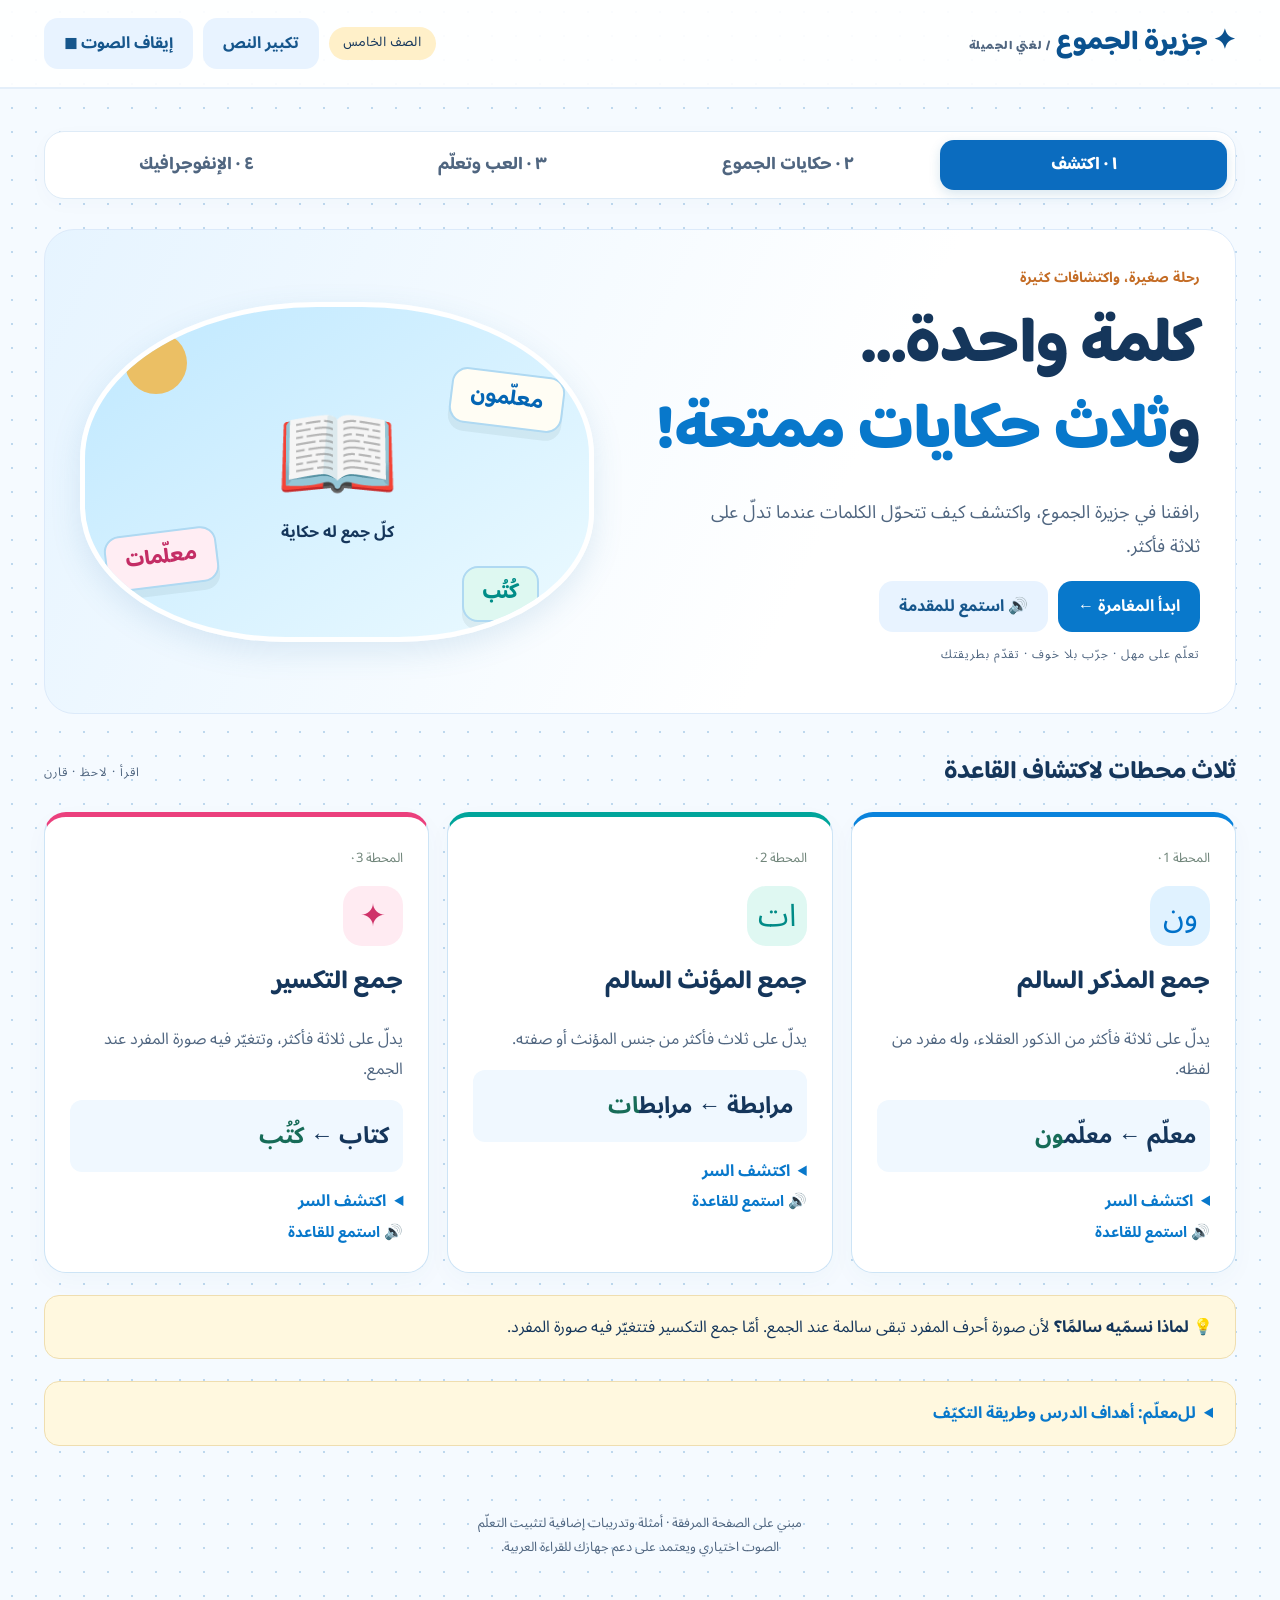
==== plural-quest/index.html @ 797d0cc8 "Redesign plurals lesson with illustrated infographic and interactive stories" ====
<!doctype html><html lang="ar" dir="rtl"><meta charset="utf-8"><meta name="viewport" content="width=device-width,initial-scale=1"><title>جزيرة الجموع — الصف الخامس</title><style>
:root{--ink:#173c39;--green:#176c58;--cream:#faf8ef;--muted:#526b65}*{box-sizing:border-box}body{margin:0;background:var(--cream);color:var(--ink);font-family:Tahoma,Arial,sans-serif;line-height:1.9}button,a{font:inherit}button{cursor:pointer;border:0;border-radius:14px;padding:10px 20px;background:var(--green);color:white;font-weight:bold}button:hover{filter:brightness(.93)}button:focus-visible,a:focus-visible{outline:3px solid #dc8537;outline-offset:4px}button:disabled{cursor:default;opacity:.7}.light{background:#e9eee5;color:var(--ink)}header{border-bottom:1px solid #dce2d5;background:#fffdf6}header>div{max-width:1150px;margin:auto;display:flex;align-items:center;justify-content:space-between;padding:18px 24px}.brand{font-weight:900;font-size:23px}.tag{font-size:12px;letter-spacing:1px;color:var(--muted)}main{max-width:1150px;margin:auto;padding:30px 24px}nav{display:flex;gap:9px;flex-wrap:wrap;margin:12px 0 30px}nav button{background:transparent;color:var(--muted);padding:8px 19px}nav button.active{background:#173c39;color:white}.hero{display:grid;grid-template-columns:1.1fr 1fr;gap:40px;align-items:center;padding:25px 0 40px}.eyebrow{color:#946027;font-size:14px;font-weight:bold}h1{font-size:clamp(38px,5vw,64px);line-height:1.35;margin:12px 0 18px;letter-spacing:-1px}h1 span{color:var(--green)}.lead{max-width:490px;color:var(--muted);font-size:18px}.hero-art{position:relative;min-height:340px;border-radius:46% 45% 38% 40%;background:#e4ebd9;display:grid;place-content:center;text-align:center;overflow:hidden}.sun{position:absolute;top:25px;left:40px;width:62px;height:62px;border-radius:50%;background:#ebbf64}.book{font-size:100px;line-height:1.2}.float{position:absolute;border:2px solid #fff;background:#fffdf4;padding:5px 18px;border-radius:16px;box-shadow:0 8px 0 #183c3910;font-size:22px;font-weight:bold}.f1{top:65px;right:25px;transform:rotate(7deg)}.f2{bottom:50px;left:20px;transform:rotate(-7deg)}.f3{bottom:15px;right:50px}.section-title{display:flex;justify-content:space-between;align-items:center;margin:25px 0 15px}.section-title h2{margin:0;font-size:25px}.cards{display:grid;grid-template-columns:repeat(3,1fr);gap:18px}.card{background:white;border:1px solid #dfe5d9;border-radius:22px;padding:25px;position:relative;overflow:hidden}.card .num{color:#71867b;font-size:13px}.card h3{margin:12px 0 7px;font-size:22px}.card p{color:var(--muted)}.symbol{font-size:31px;display:inline-flex;width:60px;height:60px;align-items:center;justify-content:center;border-radius:19px;background:#eaf1e7}.card:nth-child(2) .symbol{background:#fae9df}.card:nth-child(3) .symbol{background:#ece9f8}.example{font-size:23px;font-weight:bold;padding:14px;background:#f7f8f1;border-radius:12px;margin:14px 0}.example b{color:#176c58}.textbtn{padding:0;background:transparent;color:var(--green);font-size:15px}.note{background:#f0ebd9;border-radius:15px;padding:16px 22px;margin-top:22px}.hidden{display:none!important}.panel{background:white;border:1px solid #dee5d9;border-radius:25px;padding:30px;margin:15px auto;max-width:820px}.question{font-size:30px;margin:25px 0}.options{display:grid;gap:12px;grid-template-columns:repeat(3,1fr)}.options button{background:#f6f7f0;border:2px solid #dce4d6;color:var(--ink);padding:18px 8px}.options .yes{border-color:#19805d;background:#e6f5e9}.options .no{border-color:#b35a37;background:#fff0e7}.feedback{min-height:65px;padding:15px 0;font-size:18px}.progress{height:8px;border-radius:20px;background:#e9eee4;overflow:hidden}.progress i{display:block;background:#d7a54b;height:100%;width:0;transition:width .3s}.stats{display:flex;justify-content:space-between;gap:12px;color:var(--muted);font-size:14px}.info-head{text-align:center;padding:30px;background:#173c39;color:white;border-radius:23px;margin-bottom:20px}.info-head h2{font-size:36px;margin:5px}.rule{border-right:4px solid #c09e52;padding-right:14px;margin-top:17px}.footer{text-align:center;font-size:13px;color:var(--muted);padding:40px 10px}.tools{display:flex;gap:10px;align-items:center;flex-wrap:wrap}.large{font-size:120%}details summary{cursor:pointer;color:var(--green);font-weight:bold}.badge{display:inline-block;background:#fff0c9;padding:3px 14px;border-radius:30px;font-size:14px} @media(max-width:720px){.hero{grid-template-columns:1fr;gap:20px}.hero-art{min-height:260px}.cards,.options{grid-template-columns:1fr}header>div{gap:10px;flex-wrap:wrap}.panel{padding:20px}.hero{padding-top:0}.cards .card{padding:22px}h1{font-size:42px}}@media print{header,nav,.no-print,.footer{display:none!important}body{background:white}main{padding:0}#learn,#play{display:none!important}#info{display:block!important}.cards{grid-template-columns:repeat(3,1fr)}.card{padding:15px;break-inside:avoid}.info-head{print-color-adjust:exact}.card p{font-size:15px}}
</style><header><div><div class="brand">✦ جزيرة الجموع <span class="tag">/ لغتي الجميلة</span></div><div class="tools"><span class="badge">الصف الخامس</span><button class="light" id="font" aria-pressed="false">تكبير النص</button><button class="light" id="stop">إيقاف الصوت ◼</button></div></div></header><main><nav aria-label="أقسام الدرس"><button class="active" data-view="learn">١ · اكتشف</button><button data-view="stories">٢ · حكايات الجموع</button><button data-view="play">٣ · العب وتعلّم</button><button data-view="info">٤ · الإنفوجرافيك</button></nav>
<section id="learn"><div class="hero"><div><div class="eyebrow">رحلة صغيرة، واكتشافات كثيرة</div><h1>كلمة واحدة…<br>و<span>ثلاث حكايات ممتعة!</span></h1><p class="lead">رافقنا في جزيرة الجموع، واكتشف كيف تتحوّل الكلمات عندما تدلّ على ثلاثة فأكثر.</p><div class="tools"><button id="start">ابدأ المغامرة ←</button><button class="light" id="readIntro">🔊 استمع للمقدمة</button></div><p class="tag">تعلّم على مهل · جرّب بلا خوف · تقدّم بطريقتك</p></div><div class="hero-art" role="img" aria-label="كتاب تحيط به أمثلة لأنواع الجموع"><div class="sun"></div><div class="float f1">معلّمون</div><div class="book">📖</div><strong>كلّ جمع له حكاية</strong><div class="float f2">معلّمات</div><div class="float f3">كُتُب</div></div></div><div class="section-title"><h2>ثلاث محطات لاكتشاف القاعدة</h2><span class="tag">اقرأ · لاحظ · قارن</span></div><div id="lessonCards" class="cards"></div><div class="note">💡 <strong>لماذا نسمّيه سالمًا؟</strong> لأن صورة أحرف المفرد تبقى سالمة عند الجمع. أمّا جمع التكسير فتتغيّر فيه صورة المفرد.</div><details class="note"><summary>لل‌معلّم: أهداف الدرس وطريقة التكيّف</summary><p>يميّز الطالب أنواع الجموع، ويحوّل المفرد إلى جمع مناسب، ويختار الصيغة الملائمة في جملة. تبدأ الجولة بالتصنيف؛ بعد إجابتين صحيحتين متتاليتين تظهر أسئلة تطبيقية. عند الخطأ يظهر تفسير، ثم تدريب داعم من النوع نفسه. يتبع ذلك تحدٍّ من ثلاثة أسئلة. يُحفظ آخر إنجاز على هذا المتصفح فقط.</p></details></section>
<section id="stories" class="hidden"><div class="story-heading"><span class="eyebrow">نقرأ، نتخيّل، ثم نكتشف</span><h2>لكلّ جمع حكاية</h2><p>اختر حكايتك، واضغط الكلمات الملوّنة لتكتشف سرّها.</p></div><div id="storyTabs" class="story-tabs"></div><div id="storyContent"></div></section><section id="play" class="hidden"><div class="section-title"><h2>مختبر الكلمات</h2><span class="badge" id="level">مستكشف</span></div><div class="panel"><div class="stats"><span id="counter"></span><span id="score"></span></div><div class="progress"><i id="bar"></i></div><div id="quiz"><p class="tag" id="instruction"></p><h2 class="question" id="question"></h2><button class="light" id="speakQ">🔊 اقرأ السؤال</button><div class="options" id="options" style="margin-top:20px"></div><div id="feedback" class="feedback" aria-live="polite"></div><button id="next" class="hidden">تابع ←</button></div><div id="result" class="hidden"></div></div><p style="text-align:center;color:var(--muted)">لا يوجد مؤقّت؛ خذ وقتك في التفكير 🌱</p></section>
<section id="info" class="hidden"><div class="tools no-print" style="justify-content:space-between;margin-bottom:20px"><p>خريطة الدرس في صفحة واحدة</p><button onclick="window.print()">طباعة / حفظ PDF ↓</button></div><div class="info-head"><div>لغتي الجميلة · الصف الخامس</div><h2>الجموع في خريطة واحدة</h2><p>الجمع: ما دلّ على ثلاثة فأكثر</p></div><div id="infoCards" class="cards"></div><div class="note"><strong>مفتاح التمييز 🔑</strong><br>ارجع إلى المفرد أولًا: هل بقيت صورته مع زيادة ون / ين أو ات؟ أم تغيّرت صورته؟<br><strong>انتبه:</strong> النهاية وحدها لا تكفي؛ «أبيات» جمع تكسير، ومفردها «بيت».</div><div class="note">جمع المذكر السالم: نونه مفتوحة، مثل «المعلّمونَ، المعلّمينَ».<br>جمع المؤنث السالم: تُحذف التاء المربوطة من المفرد قبل إضافة «ات»: مرابطة ← مرابطات.</div></section><div id="saved" class="tag" style="margin-top:25px"></div><div class="footer">مبني على الصفحة المرفقة · أمثلة وتدريبات إضافية لتثبيت التعلّم<br>الصوت اختياري ويعتمد على دعم جهازك للقراءة العربية.</div></main><link rel="stylesheet" href="theme.css"><script src="app.js"></script><script src="stories.js"></script></html>
---- plural-quest/theme.css ----
@import url('https://fonts.googleapis.com/css2?family=Baloo+Bhaijaan+2:wght@500;600;700;800&family=Noto+Sans+Arabic:wght@400;500;600;700&display=swap');
:root{--ink:#15365b;--green:#0878cb;--cream:#f5faff;--muted:#506680}body{font-family:'Noto Sans Arabic',Tahoma,sans-serif;background-color:#f5faff;background-image:radial-gradient(#bed8ee 1px,transparent 1px);background-size:24px 24px}h1,h2,h3,.brand,nav,.float,.badge{font-family:'Baloo Bhaijaan 2',Tahoma,sans-serif}header{background:#ffffffed;border-bottom:2px solid #e4effa}header>div{max-width:1240px}.brand{color:#0b528f;font-size:27px}main{max-width:1240px}nav{padding:8px;background:white;border:1px solid #deebf7;border-radius:20px;justify-content:center;box-shadow:0 5px 20px #174c7c06}nav button{flex:1;white-space:nowrap;font-size:18px}nav button.active{background:#0b6cbf;box-shadow:0 4px 12px #1268a32b}.hero{background:linear-gradient(115deg,#e6f4ff,#fff 65%);border:1px solid #dceafa;border-radius:30px;padding:35px;margin:25px 0 35px}.hero h1{font-weight:800}.hero-art{background:linear-gradient(145deg,#bfe8ff,#ecfaff);border:5px solid white;box-shadow:0 10px 30px #4184b625}.float{color:#0566b4;border-color:#afd9f2}.f2{background:#ffedf3;color:#c42d65}.f3{background:#def8f1;color:#008d88}.eyebrow{color:#c46c25}.card{box-shadow:0 8px 24px #19517c08;border:1px solid #cde4f6;border-top:5px solid #0a83dc}.card:nth-child(2){border-top-color:#00a59b}.card:nth-child(3){border-top-color:#eb407d}.card h3{font-size:26px}.symbol{background:#e0f2ff;color:#0071c9}.card:nth-child(2) .symbol{background:#dff8f2;color:#008b87}.card:nth-child(3) .symbol{background:#ffebf2;color:#cf3269}.note{background:#fff8df;border:1px solid #efdeb0}.example{background:#f0f8ff}.light{background:#e8f3ff;color:#16568c}.panel{box-shadow:0 12px 35px #1b528c0c;border-color:#cce1f4}.options button:hover{background:#e5f3ff;border-color:#66a8df}.story-heading{text-align:center}.story-heading h2{font-size:40px;margin:6px}.story-tabs{display:flex;justify-content:center;gap:12px;margin:25px 0;flex-wrap:wrap}.story-tabs button{background:white;color:#275273;border:2px solid #d5e6f5}.story-tabs button.selected{background:#0b6cbf;color:white;border-color:#0b6cbf}.story-layout{display:grid;grid-template-columns:1.35fr 1fr;gap:24px;align-items:start}.story-paper{background:white;border:1px solid #d5e7f5;border-radius:24px;padding:30px;box-shadow:0 8px 25px #194e7910}.story-paper h3{font-size:30px;margin:5px 0}.story-text{font-size:21px;line-height:2.5}.word{display:inline;padding:0 5px;background:#e4f3ff;color:#0069ad;border-radius:7px;border-bottom:2px dashed #0d85cf;font-size:inherit;line-height:inherit}.story-tip{padding:13px;background:#eff8ff;border-radius:12px;min-height:65px}.story-visual{background:#e9f6ff;border-radius:20px;margin:12px 0;text-align:center}.story-visual svg{max-height:210px;width:100%}.story-question{margin-top:20px;border-top:1px solid #deebf5;padding-top:15px}.story-question h4{font-size:20px;margin:8px 0}.story-answers{display:grid;gap:9px}.story-answers button{background:#f3f8ff;color:#22486a;border:2px solid #dce9f6;text-align:right}.story-answers button.correct{background:#e0f7ee;border-color:#189d77}.story-answers button.wrong{background:#fff0ed;border-color:#d57d66}.story-feedback{min-height:60px;font-size:16px}.cloud-title{position:relative;text-align:center;margin:25px auto 40px;width:fit-content;min-width:280px;background:linear-gradient(white,#e8f6ff);border:4px solid #57ade7;border-radius:80px;padding:12px 65px;box-shadow:0 7px 0 #d9ecfb}.cloud-title h2{font-size:55px;margin:0;color:#074b94}.cloud-title:before,.cloud-title:after{content:'✦';position:absolute;color:#f5b42c;font-size:40px;top:20px}.cloud-title:before{right:-65px}.cloud-title:after{left:-65px}.infographic{background:white;padding:28px;border-radius:28px;border:1px solid #d8e9f7}.info-sub{text-align:center;color:#4d6e89}.info-columns{display:grid;grid-template-columns:repeat(3,1fr);gap:20px}.info-col{--accent:#00a69e;--soft:#e5f9f5;border:2px dashed var(--accent);border-radius:36px;padding:10px;background:linear-gradient(white,var(--soft));position:relative}.info-col.m{--accent:#007bcf;--soft:#e3f4ff}.info-col.b{--accent:#eb3d78;--soft:#ffedf3}.info-col h3{margin:0 0 12px;background:var(--accent);color:white;text-align:center;border-radius:30px;padding:14px 5px;font-size:27px;line-height:1.6}.info-bit{background:var(--soft);border-radius:25px;margin:10px 0;padding:15px 12px;text-align:center;font-size:19px;line-height:1.9}.info-bit strong{color:var(--accent)}.info-example{border:2px solid color-mix(in srgb,var(--accent) 25%,white);border-radius:28px;margin-top:30px;padding:15px 5px}.example-label{background:var(--accent);border-radius:30px;color:white;width:110px;margin:-35px auto 10px;text-align:center;font-size:23px;font-weight:bold}.info-example svg{width:100%;height:150px}.example-words{display:flex;justify-content:space-around;gap:5px;font-size:23px;font-weight:bold}.example-words b{color:var(--accent)}.infographic .note{font-size:16px}.info-columns .arrow{fill:#1689c9}@media(max-width:800px){.story-layout{grid-template-columns:1fr}.hero{padding:24px}.info-columns{grid-template-columns:1fr}.info-col{max-width:560px;width:100%;margin:auto}.cloud-title{min-width:220px;padding:8px 32px}.cloud-title h2{font-size:42px}.cloud-title:before{right:-35px}.cloud-title:after{left:-35px}nav button{flex:auto;font-size:16px}.infographic{padding:18px}.info-example svg{height:165px}}@media print{body{background:white}.info-columns{grid-template-columns:repeat(3,1fr)!important;gap:10px}.info-col h3{font-size:20px}.info-bit{font-size:15px;padding:10px}.info-example svg{height:110px}.infographic{padding:12px;border:0}.cloud-title{margin:5px auto 20px}.cloud-title h2{font-size:36px}.info-col{print-color-adjust:exact}.info-col,.info-bit,.info-col h3{break-inside:avoid}.infographic .note{font-size:13px}#stories{display:none!important}.no-print{display:none!important}@page{size:A4 landscape;margin:8mm}}
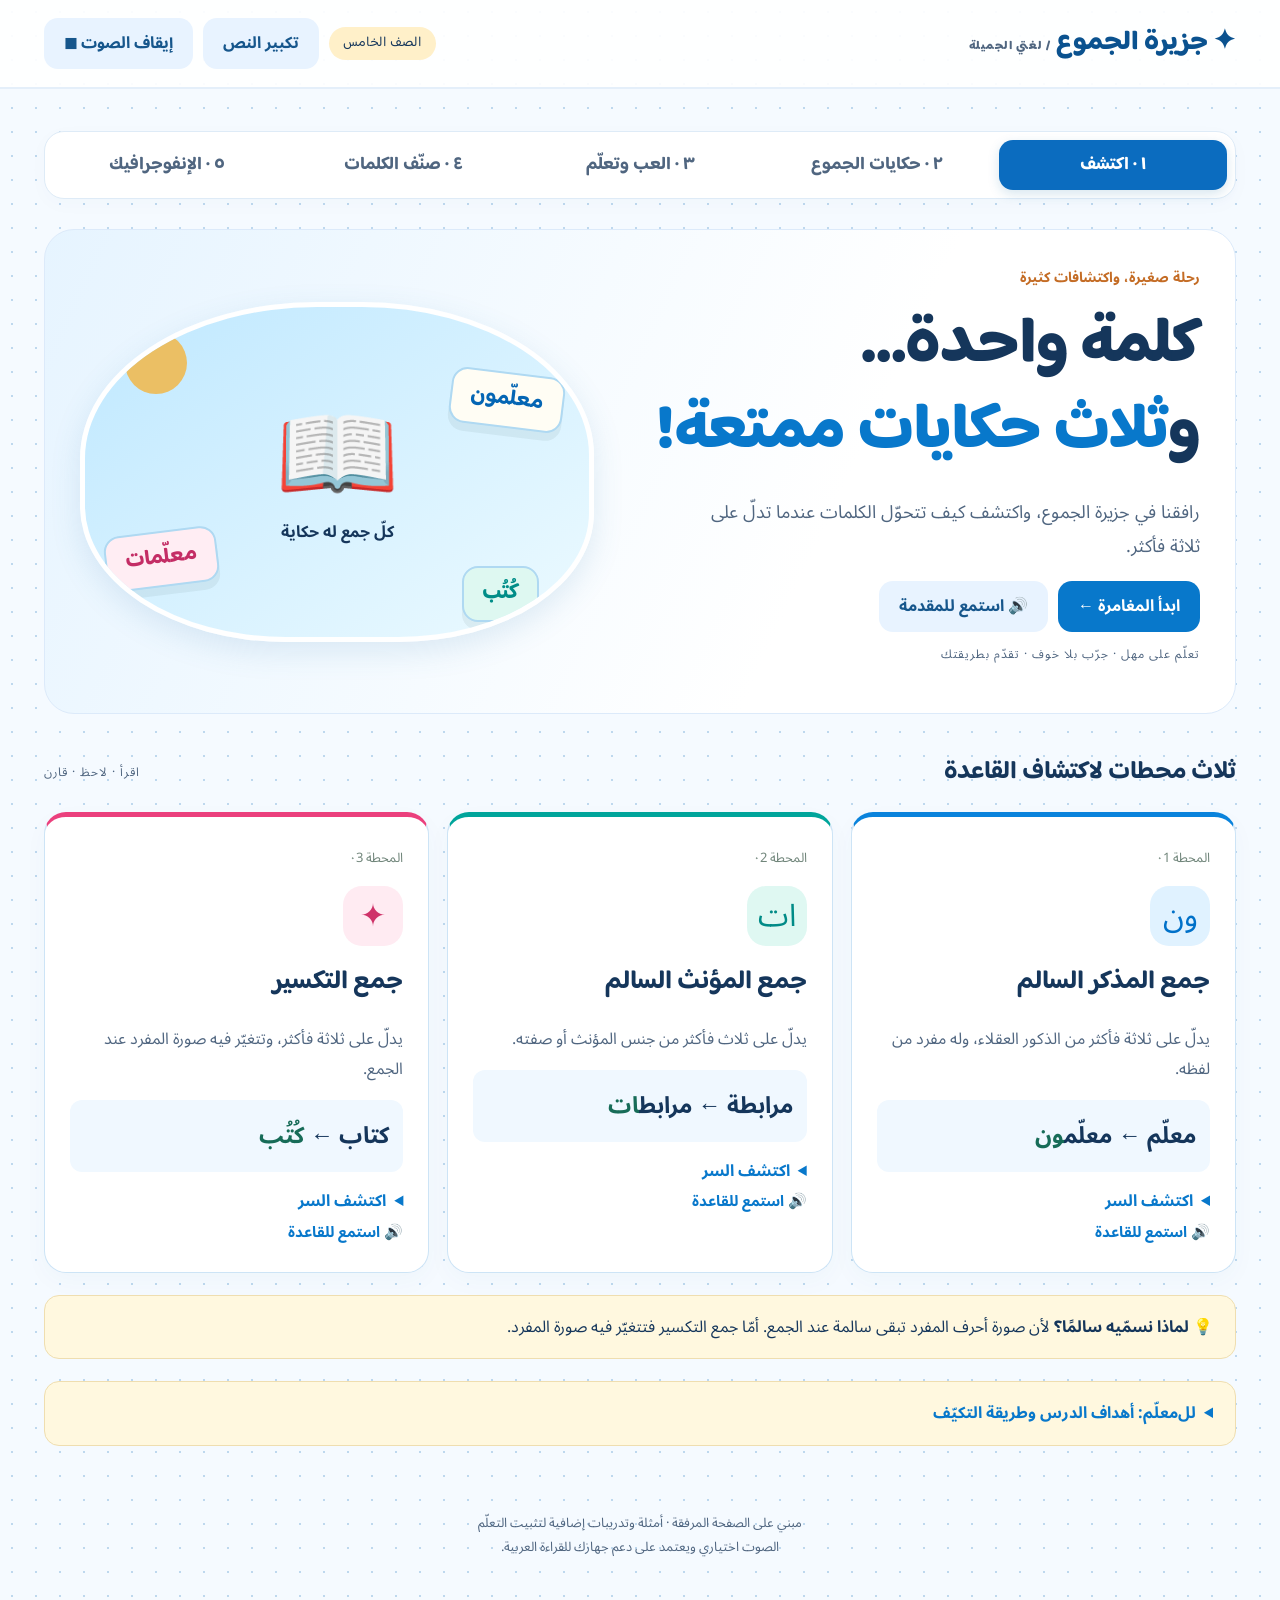
==== commit efa9f630: "Complete sorting game, achievement cards and shareable downloadable infographic" ====
--- a/plural-quest/index.html
+++ b/plural-quest/index.html
@@ -1,6 +1,6 @@
 <!doctype html><html lang="ar" dir="rtl"><meta charset="utf-8"><meta name="viewport" content="width=device-width,initial-scale=1"><title>جزيرة الجموع — الصف الخامس</title><style>
 :root{--ink:#173c39;--green:#176c58;--cream:#faf8ef;--muted:#526b65}*{box-sizing:border-box}body{margin:0;background:var(--cream);color:var(--ink);font-family:Tahoma,Arial,sans-serif;line-height:1.9}button,a{font:inherit}button{cursor:pointer;border:0;border-radius:14px;padding:10px 20px;background:var(--green);color:white;font-weight:bold}button:hover{filter:brightness(.93)}button:focus-visible,a:focus-visible{outline:3px solid #dc8537;outline-offset:4px}button:disabled{cursor:default;opacity:.7}.light{background:#e9eee5;color:var(--ink)}header{border-bottom:1px solid #dce2d5;background:#fffdf6}header>div{max-width:1150px;margin:auto;display:flex;align-items:center;justify-content:space-between;padding:18px 24px}.brand{font-weight:900;font-size:23px}.tag{font-size:12px;letter-spacing:1px;color:var(--muted)}main{max-width:1150px;margin:auto;padding:30px 24px}nav{display:flex;gap:9px;flex-wrap:wrap;margin:12px 0 30px}nav button{background:transparent;color:var(--muted);padding:8px 19px}nav button.active{background:#173c39;color:white}.hero{display:grid;grid-template-columns:1.1fr 1fr;gap:40px;align-items:center;padding:25px 0 40px}.eyebrow{color:#946027;font-size:14px;font-weight:bold}h1{font-size:clamp(38px,5vw,64px);line-height:1.35;margin:12px 0 18px;letter-spacing:-1px}h1 span{color:var(--green)}.lead{max-width:490px;color:var(--muted);font-size:18px}.hero-art{position:relative;min-height:340px;border-radius:46% 45% 38% 40%;background:#e4ebd9;display:grid;place-content:center;text-align:center;overflow:hidden}.sun{position:absolute;top:25px;left:40px;width:62px;height:62px;border-radius:50%;background:#ebbf64}.book{font-size:100px;line-height:1.2}.float{position:absolute;border:2px solid #fff;background:#fffdf4;padding:5px 18px;border-radius:16px;box-shadow:0 8px 0 #183c3910;font-size:22px;font-weight:bold}.f1{top:65px;right:25px;transform:rotate(7deg)}.f2{bottom:50px;left:20px;transform:rotate(-7deg)}.f3{bottom:15px;right:50px}.section-title{display:flex;justify-content:space-between;align-items:center;margin:25px 0 15px}.section-title h2{margin:0;font-size:25px}.cards{display:grid;grid-template-columns:repeat(3,1fr);gap:18px}.card{background:white;border:1px solid #dfe5d9;border-radius:22px;padding:25px;position:relative;overflow:hidden}.card .num{color:#71867b;font-size:13px}.card h3{margin:12px 0 7px;font-size:22px}.card p{color:var(--muted)}.symbol{font-size:31px;display:inline-flex;width:60px;height:60px;align-items:center;justify-content:center;border-radius:19px;background:#eaf1e7}.card:nth-child(2) .symbol{background:#fae9df}.card:nth-child(3) .symbol{background:#ece9f8}.example{font-size:23px;font-weight:bold;padding:14px;background:#f7f8f1;border-radius:12px;margin:14px 0}.example b{color:#176c58}.textbtn{padding:0;background:transparent;color:var(--green);font-size:15px}.note{background:#f0ebd9;border-radius:15px;padding:16px 22px;margin-top:22px}.hidden{display:none!important}.panel{background:white;border:1px solid #dee5d9;border-radius:25px;padding:30px;margin:15px auto;max-width:820px}.question{font-size:30px;margin:25px 0}.options{display:grid;gap:12px;grid-template-columns:repeat(3,1fr)}.options button{background:#f6f7f0;border:2px solid #dce4d6;color:var(--ink);padding:18px 8px}.options .yes{border-color:#19805d;background:#e6f5e9}.options .no{border-color:#b35a37;background:#fff0e7}.feedback{min-height:65px;padding:15px 0;font-size:18px}.progress{height:8px;border-radius:20px;background:#e9eee4;overflow:hidden}.progress i{display:block;background:#d7a54b;height:100%;width:0;transition:width .3s}.stats{display:flex;justify-content:space-between;gap:12px;color:var(--muted);font-size:14px}.info-head{text-align:center;padding:30px;background:#173c39;color:white;border-radius:23px;margin-bottom:20px}.info-head h2{font-size:36px;margin:5px}.rule{border-right:4px solid #c09e52;padding-right:14px;margin-top:17px}.footer{text-align:center;font-size:13px;color:var(--muted);padding:40px 10px}.tools{display:flex;gap:10px;align-items:center;flex-wrap:wrap}.large{font-size:120%}details summary{cursor:pointer;color:var(--green);font-weight:bold}.badge{display:inline-block;background:#fff0c9;padding:3px 14px;border-radius:30px;font-size:14px} @media(max-width:720px){.hero{grid-template-columns:1fr;gap:20px}.hero-art{min-height:260px}.cards,.options{grid-template-columns:1fr}header>div{gap:10px;flex-wrap:wrap}.panel{padding:20px}.hero{padding-top:0}.cards .card{padding:22px}h1{font-size:42px}}@media print{header,nav,.no-print,.footer{display:none!important}body{background:white}main{padding:0}#learn,#play{display:none!important}#info{display:block!important}.cards{grid-template-columns:repeat(3,1fr)}.card{padding:15px;break-inside:avoid}.info-head{print-color-adjust:exact}.card p{font-size:15px}}
-</style><header><div><div class="brand">✦ جزيرة الجموع <span class="tag">/ لغتي الجميلة</span></div><div class="tools"><span class="badge">الصف الخامس</span><button class="light" id="font" aria-pressed="false">تكبير النص</button><button class="light" id="stop">إيقاف الصوت ◼</button></div></div></header><main><nav aria-label="أقسام الدرس"><button class="active" data-view="learn">١ · اكتشف</button><button data-view="stories">٢ · حكايات الجموع</button><button data-view="play">٣ · العب وتعلّم</button><button data-view="info">٤ · الإنفوجرافيك</button></nav>
+</style><header><div><div class="brand">✦ جزيرة الجموع <span class="tag">/ لغتي الجميلة</span></div><div class="tools"><span class="badge">الصف الخامس</span><button class="light" id="font" aria-pressed="false">تكبير النص</button><button class="light" id="stop">إيقاف الصوت ◼</button></div></div></header><main><nav aria-label="أقسام الدرس"><button class="active" data-view="learn">١ · اكتشف</button><button data-view="stories">٢ · حكايات الجموع</button><button data-view="play">٣ · العب وتعلّم</button><button data-view="game">٤ · صنّف الكلمات</button><button data-view="info">٥ · الإنفوجرافيك</button></nav>
 <section id="learn"><div class="hero"><div><div class="eyebrow">رحلة صغيرة، واكتشافات كثيرة</div><h1>كلمة واحدة…<br>و<span>ثلاث حكايات ممتعة!</span></h1><p class="lead">رافقنا في جزيرة الجموع، واكتشف كيف تتحوّل الكلمات عندما تدلّ على ثلاثة فأكثر.</p><div class="tools"><button id="start">ابدأ المغامرة ←</button><button class="light" id="readIntro">🔊 استمع للمقدمة</button></div><p class="tag">تعلّم على مهل · جرّب بلا خوف · تقدّم بطريقتك</p></div><div class="hero-art" role="img" aria-label="كتاب تحيط به أمثلة لأنواع الجموع"><div class="sun"></div><div class="float f1">معلّمون</div><div class="book">📖</div><strong>كلّ جمع له حكاية</strong><div class="float f2">معلّمات</div><div class="float f3">كُتُب</div></div></div><div class="section-title"><h2>ثلاث محطات لاكتشاف القاعدة</h2><span class="tag">اقرأ · لاحظ · قارن</span></div><div id="lessonCards" class="cards"></div><div class="note">💡 <strong>لماذا نسمّيه سالمًا؟</strong> لأن صورة أحرف المفرد تبقى سالمة عند الجمع. أمّا جمع التكسير فتتغيّر فيه صورة المفرد.</div><details class="note"><summary>لل‌معلّم: أهداف الدرس وطريقة التكيّف</summary><p>يميّز الطالب أنواع الجموع، ويحوّل المفرد إلى جمع مناسب، ويختار الصيغة الملائمة في جملة. تبدأ الجولة بالتصنيف؛ بعد إجابتين صحيحتين متتاليتين تظهر أسئلة تطبيقية. عند الخطأ يظهر تفسير، ثم تدريب داعم من النوع نفسه. يتبع ذلك تحدٍّ من ثلاثة أسئلة. يُحفظ آخر إنجاز على هذا المتصفح فقط.</p></details></section>
 <section id="stories" class="hidden"><div class="story-heading"><span class="eyebrow">نقرأ، نتخيّل، ثم نكتشف</span><h2>لكلّ جمع حكاية</h2><p>اختر حكايتك، واضغط الكلمات الملوّنة لتكتشف سرّها.</p></div><div id="storyTabs" class="story-tabs"></div><div id="storyContent"></div></section><section id="play" class="hidden"><div class="section-title"><h2>مختبر الكلمات</h2><span class="badge" id="level">مستكشف</span></div><div class="panel"><div class="stats"><span id="counter"></span><span id="score"></span></div><div class="progress"><i id="bar"></i></div><div id="quiz"><p class="tag" id="instruction"></p><h2 class="question" id="question"></h2><button class="light" id="speakQ">🔊 اقرأ السؤال</button><div class="options" id="options" style="margin-top:20px"></div><div id="feedback" class="feedback" aria-live="polite"></div><button id="next" class="hidden">تابع ←</button></div><div id="result" class="hidden"></div></div><p style="text-align:center;color:var(--muted)">لا يوجد مؤقّت؛ خذ وقتك في التفكير 🌱</p></section>
-<section id="info" class="hidden"><div class="tools no-print" style="justify-content:space-between;margin-bottom:20px"><p>خريطة الدرس في صفحة واحدة</p><button onclick="window.print()">طباعة / حفظ PDF ↓</button></div><div class="info-head"><div>لغتي الجميلة · الصف الخامس</div><h2>الجموع في خريطة واحدة</h2><p>الجمع: ما دلّ على ثلاثة فأكثر</p></div><div id="infoCards" class="cards"></div><div class="note"><strong>مفتاح التمييز 🔑</strong><br>ارجع إلى المفرد أولًا: هل بقيت صورته مع زيادة ون / ين أو ات؟ أم تغيّرت صورته؟<br><strong>انتبه:</strong> النهاية وحدها لا تكفي؛ «أبيات» جمع تكسير، ومفردها «بيت».</div><div class="note">جمع المذكر السالم: نونه مفتوحة، مثل «المعلّمونَ، المعلّمينَ».<br>جمع المؤنث السالم: تُحذف التاء المربوطة من المفرد قبل إضافة «ات»: مرابطة ← مرابطات.</div></section><div id="saved" class="tag" style="margin-top:25px"></div><div class="footer">مبني على الصفحة المرفقة · أمثلة وتدريبات إضافية لتثبيت التعلّم<br>الصوت اختياري ويعتمد على دعم جهازك للقراءة العربية.</div></main><link rel="stylesheet" href="theme.css"><script src="app.js"></script><script src="stories.js"></script></html>
+<section id="game" class="hidden"><div class="story-heading"><span class="eyebrow">لعبة سلال الكلمات</span><h2>لكلّ كلمة سلّتها!</h2><p>اقرأ الكلمة ثم اختر نوع الجمع. جرّب حتى تصل إلى الإجابة الصحيحة.</p></div><div class="panel"><div class="stats"><span id="gameCount"></span><span id="gamePoints"></span></div><div class="progress"><i id="gameBar"></i></div><div id="gameBody"></div></div></section><section id="info" class="hidden"><div class="tools no-print" style="justify-content:space-between;margin-bottom:20px"><p>خريطة الدرس في صفحة واحدة</p><button onclick="window.print()">طباعة / حفظ PDF ↓</button></div><div class="info-head"><div>لغتي الجميلة · الصف الخامس</div><h2>الجموع في خريطة واحدة</h2><p>الجمع: ما دلّ على ثلاثة فأكثر</p></div><div id="infoCards" class="cards"></div><div class="note"><strong>مفتاح التمييز 🔑</strong><br>ارجع إلى المفرد أولًا: هل بقيت صورته مع زيادة ون / ين أو ات؟ أم تغيّرت صورته؟<br><strong>انتبه:</strong> النهاية وحدها لا تكفي؛ «أبيات» جمع تكسير، ومفردها «بيت».</div><div class="note">جمع المذكر السالم: نونه مفتوحة، مثل «المعلّمونَ، المعلّمينَ».<br>جمع المؤنث السالم: تُحذف التاء المربوطة من المفرد قبل إضافة «ات»: مرابطة ← مرابطات.</div></section><div id="saved" class="tag" style="margin-top:25px"></div><div class="footer">مبني على الصفحة المرفقة · أمثلة وتدريبات إضافية لتثبيت التعلّم<br>الصوت اختياري ويعتمد على دعم جهازك للقراءة العربية.</div></main><link rel="stylesheet" href="theme.css"><script src="app.js"></script><script src="stories.js"></script><script src="activities.js"></script></html>
--- a/plural-quest/theme.css
+++ b/plural-quest/theme.css
@@ -1,2 +1,3 @@
 @import url('https://fonts.googleapis.com/css2?family=Baloo+Bhaijaan+2:wght@500;600;700;800&family=Noto+Sans+Arabic:wght@400;500;600;700&display=swap');
 :root{--ink:#15365b;--green:#0878cb;--cream:#f5faff;--muted:#506680}body{font-family:'Noto Sans Arabic',Tahoma,sans-serif;background-color:#f5faff;background-image:radial-gradient(#bed8ee 1px,transparent 1px);background-size:24px 24px}h1,h2,h3,.brand,nav,.float,.badge{font-family:'Baloo Bhaijaan 2',Tahoma,sans-serif}header{background:#ffffffed;border-bottom:2px solid #e4effa}header>div{max-width:1240px}.brand{color:#0b528f;font-size:27px}main{max-width:1240px}nav{padding:8px;background:white;border:1px solid #deebf7;border-radius:20px;justify-content:center;box-shadow:0 5px 20px #174c7c06}nav button{flex:1;white-space:nowrap;font-size:18px}nav button.active{background:#0b6cbf;box-shadow:0 4px 12px #1268a32b}.hero{background:linear-gradient(115deg,#e6f4ff,#fff 65%);border:1px solid #dceafa;border-radius:30px;padding:35px;margin:25px 0 35px}.hero h1{font-weight:800}.hero-art{background:linear-gradient(145deg,#bfe8ff,#ecfaff);border:5px solid white;box-shadow:0 10px 30px #4184b625}.float{color:#0566b4;border-color:#afd9f2}.f2{background:#ffedf3;color:#c42d65}.f3{background:#def8f1;color:#008d88}.eyebrow{color:#c46c25}.card{box-shadow:0 8px 24px #19517c08;border:1px solid #cde4f6;border-top:5px solid #0a83dc}.card:nth-child(2){border-top-color:#00a59b}.card:nth-child(3){border-top-color:#eb407d}.card h3{font-size:26px}.symbol{background:#e0f2ff;color:#0071c9}.card:nth-child(2) .symbol{background:#dff8f2;color:#008b87}.card:nth-child(3) .symbol{background:#ffebf2;color:#cf3269}.note{background:#fff8df;border:1px solid #efdeb0}.example{background:#f0f8ff}.light{background:#e8f3ff;color:#16568c}.panel{box-shadow:0 12px 35px #1b528c0c;border-color:#cce1f4}.options button:hover{background:#e5f3ff;border-color:#66a8df}.story-heading{text-align:center}.story-heading h2{font-size:40px;margin:6px}.story-tabs{display:flex;justify-content:center;gap:12px;margin:25px 0;flex-wrap:wrap}.story-tabs button{background:white;color:#275273;border:2px solid #d5e6f5}.story-tabs button.selected{background:#0b6cbf;color:white;border-color:#0b6cbf}.story-layout{display:grid;grid-template-columns:1.35fr 1fr;gap:24px;align-items:start}.story-paper{background:white;border:1px solid #d5e7f5;border-radius:24px;padding:30px;box-shadow:0 8px 25px #194e7910}.story-paper h3{font-size:30px;margin:5px 0}.story-text{font-size:21px;line-height:2.5}.word{display:inline;padding:0 5px;background:#e4f3ff;color:#0069ad;border-radius:7px;border-bottom:2px dashed #0d85cf;font-size:inherit;line-height:inherit}.story-tip{padding:13px;background:#eff8ff;border-radius:12px;min-height:65px}.story-visual{background:#e9f6ff;border-radius:20px;margin:12px 0;text-align:center}.story-visual svg{max-height:210px;width:100%}.story-question{margin-top:20px;border-top:1px solid #deebf5;padding-top:15px}.story-question h4{font-size:20px;margin:8px 0}.story-answers{display:grid;gap:9px}.story-answers button{background:#f3f8ff;color:#22486a;border:2px solid #dce9f6;text-align:right}.story-answers button.correct{background:#e0f7ee;border-color:#189d77}.story-answers button.wrong{background:#fff0ed;border-color:#d57d66}.story-feedback{min-height:60px;font-size:16px}.cloud-title{position:relative;text-align:center;margin:25px auto 40px;width:fit-content;min-width:280px;background:linear-gradient(white,#e8f6ff);border:4px solid #57ade7;border-radius:80px;padding:12px 65px;box-shadow:0 7px 0 #d9ecfb}.cloud-title h2{font-size:55px;margin:0;color:#074b94}.cloud-title:before,.cloud-title:after{content:'✦';position:absolute;color:#f5b42c;font-size:40px;top:20px}.cloud-title:before{right:-65px}.cloud-title:after{left:-65px}.infographic{background:white;padding:28px;border-radius:28px;border:1px solid #d8e9f7}.info-sub{text-align:center;color:#4d6e89}.info-columns{display:grid;grid-template-columns:repeat(3,1fr);gap:20px}.info-col{--accent:#00a69e;--soft:#e5f9f5;border:2px dashed var(--accent);border-radius:36px;padding:10px;background:linear-gradient(white,var(--soft));position:relative}.info-col.m{--accent:#007bcf;--soft:#e3f4ff}.info-col.b{--accent:#eb3d78;--soft:#ffedf3}.info-col h3{margin:0 0 12px;background:var(--accent);color:white;text-align:center;border-radius:30px;padding:14px 5px;font-size:27px;line-height:1.6}.info-bit{background:var(--soft);border-radius:25px;margin:10px 0;padding:15px 12px;text-align:center;font-size:19px;line-height:1.9}.info-bit strong{color:var(--accent)}.info-example{border:2px solid color-mix(in srgb,var(--accent) 25%,white);border-radius:28px;margin-top:30px;padding:15px 5px}.example-label{background:var(--accent);border-radius:30px;color:white;width:110px;margin:-35px auto 10px;text-align:center;font-size:23px;font-weight:bold}.info-example svg{width:100%;height:150px}.example-words{display:flex;justify-content:space-around;gap:5px;font-size:23px;font-weight:bold}.example-words b{color:var(--accent)}.infographic .note{font-size:16px}.info-columns .arrow{fill:#1689c9}@media(max-width:800px){.story-layout{grid-template-columns:1fr}.hero{padding:24px}.info-columns{grid-template-columns:1fr}.info-col{max-width:560px;width:100%;margin:auto}.cloud-title{min-width:220px;padding:8px 32px}.cloud-title h2{font-size:42px}.cloud-title:before{right:-35px}.cloud-title:after{left:-35px}nav button{flex:auto;font-size:16px}.infographic{padding:18px}.info-example svg{height:165px}}@media print{body{background:white}.info-columns{grid-template-columns:repeat(3,1fr)!important;gap:10px}.info-col h3{font-size:20px}.info-bit{font-size:15px;padding:10px}.info-example svg{height:110px}.infographic{padding:12px;border:0}.cloud-title{margin:5px auto 20px}.cloud-title h2{font-size:36px}.info-col{print-color-adjust:exact}.info-col,.info-bit,.info-col h3{break-inside:avoid}.infographic .note{font-size:13px}#stories{display:none!important}.no-print{display:none!important}@page{size:A4 landscape;margin:8mm}}
+.sorting-word{text-align:center;padding:25px 0}.sorting-word h3{font-size:54px;margin:10px 0;color:#096ec1}.baskets{display:grid;grid-template-columns:repeat(3,1fr);gap:12px}.baskets button{display:flex;flex-direction:column;align-items:center;background:#edf7ff;color:#0b609b;border:2px dashed #66b3e6;padding:18px 10px;min-height:130px}.baskets button:nth-child(2){background:#e7faf5;border-color:#48b7a1;color:#007e78}.baskets button:nth-child(3){background:#fff0f5;border-color:#ed8aac;color:#c33368}.baskets button span{font-size:35px}.baskets .basket-correct{background:#d8f5dd!important;border:3px solid #1c965a!important}.baskets .basket-wrong{border-color:#bd654b!important;opacity:.5}.game-end{text-align:center}.trophy{font-size:70px}dialog{border:0;border-radius:25px;max-width:700px;width:94%;padding:12px;background:#fffdf5;color:#15365b}dialog::backdrop{background:#15365baa;backdrop-filter:blur(4px)}.certificate{text-align:center;border:3px double #d5a83d;border-radius:18px;padding:28px}.certificate-top{color:#987026;font-size:22px}.certificate h2{font-family:'Baloo Bhaijaan 2',Tahoma,sans-serif;font-size:40px;margin:0}.certificate input{display:block;margin:12px auto;padding:10px;border-radius:10px;border:1px solid #b8d2e6;font:inherit;max-width:100%;width:300px}.certificate label{display:block}.certificate #certificateName{font-size:27px;color:#007bbb;font-weight:bold;overflow-wrap:anywhere}.certificate h3{font-size:24px}.certificate p{margin:10px 0}@media(max-width:600px){.baskets{grid-template-columns:1fr}.baskets button{min-height:0;flex-direction:row;gap:15px}.sorting-word h3{font-size:45px}}@media print{body.printing-certificate>header,body.printing-certificate>main{display:none!important}body.printing-certificate #certificateDialog{display:block!important;position:static;max-width:none;width:100%;margin:0;padding:20px;max-height:none;overflow:visible}.printing-certificate .certificate{padding:30px}.printing-certificate #certificateDialog::backdrop{display:none}#game{display:none!important}}
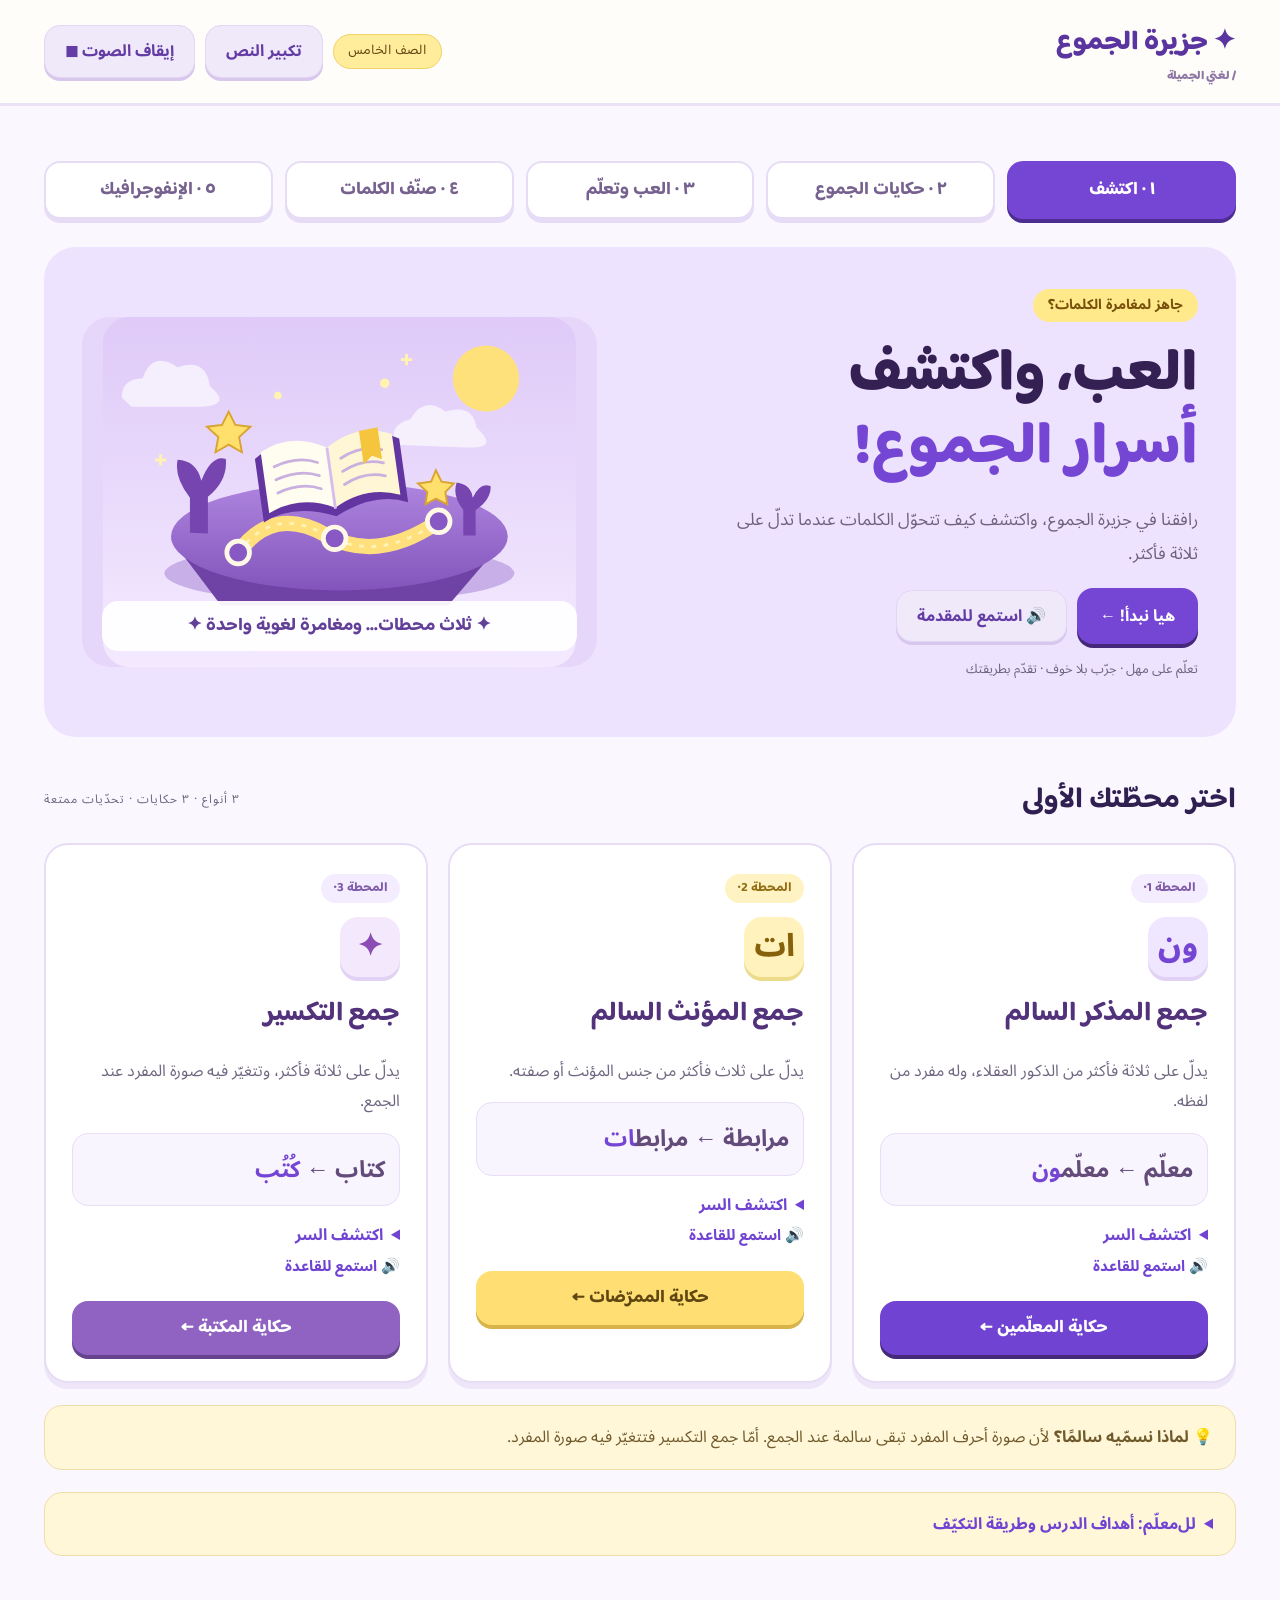
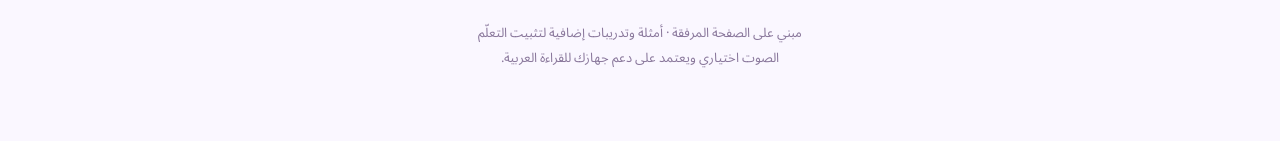
==== commit e68af038: "Redesign with playful purple and yellow theme, illustrated island and story entry cards" ====
--- a/plural-quest/index.html
+++ b/plural-quest/index.html
@@ -1,6 +1,6 @@
 <!doctype html><html lang="ar" dir="rtl"><meta charset="utf-8"><meta name="viewport" content="width=device-width,initial-scale=1"><title>جزيرة الجموع — الصف الخامس</title><style>
 :root{--ink:#173c39;--green:#176c58;--cream:#faf8ef;--muted:#526b65}*{box-sizing:border-box}body{margin:0;background:var(--cream);color:var(--ink);font-family:Tahoma,Arial,sans-serif;line-height:1.9}button,a{font:inherit}button{cursor:pointer;border:0;border-radius:14px;padding:10px 20px;background:var(--green);color:white;font-weight:bold}button:hover{filter:brightness(.93)}button:focus-visible,a:focus-visible{outline:3px solid #dc8537;outline-offset:4px}button:disabled{cursor:default;opacity:.7}.light{background:#e9eee5;color:var(--ink)}header{border-bottom:1px solid #dce2d5;background:#fffdf6}header>div{max-width:1150px;margin:auto;display:flex;align-items:center;justify-content:space-between;padding:18px 24px}.brand{font-weight:900;font-size:23px}.tag{font-size:12px;letter-spacing:1px;color:var(--muted)}main{max-width:1150px;margin:auto;padding:30px 24px}nav{display:flex;gap:9px;flex-wrap:wrap;margin:12px 0 30px}nav button{background:transparent;color:var(--muted);padding:8px 19px}nav button.active{background:#173c39;color:white}.hero{display:grid;grid-template-columns:1.1fr 1fr;gap:40px;align-items:center;padding:25px 0 40px}.eyebrow{color:#946027;font-size:14px;font-weight:bold}h1{font-size:clamp(38px,5vw,64px);line-height:1.35;margin:12px 0 18px;letter-spacing:-1px}h1 span{color:var(--green)}.lead{max-width:490px;color:var(--muted);font-size:18px}.hero-art{position:relative;min-height:340px;border-radius:46% 45% 38% 40%;background:#e4ebd9;display:grid;place-content:center;text-align:center;overflow:hidden}.sun{position:absolute;top:25px;left:40px;width:62px;height:62px;border-radius:50%;background:#ebbf64}.book{font-size:100px;line-height:1.2}.float{position:absolute;border:2px solid #fff;background:#fffdf4;padding:5px 18px;border-radius:16px;box-shadow:0 8px 0 #183c3910;font-size:22px;font-weight:bold}.f1{top:65px;right:25px;transform:rotate(7deg)}.f2{bottom:50px;left:20px;transform:rotate(-7deg)}.f3{bottom:15px;right:50px}.section-title{display:flex;justify-content:space-between;align-items:center;margin:25px 0 15px}.section-title h2{margin:0;font-size:25px}.cards{display:grid;grid-template-columns:repeat(3,1fr);gap:18px}.card{background:white;border:1px solid #dfe5d9;border-radius:22px;padding:25px;position:relative;overflow:hidden}.card .num{color:#71867b;font-size:13px}.card h3{margin:12px 0 7px;font-size:22px}.card p{color:var(--muted)}.symbol{font-size:31px;display:inline-flex;width:60px;height:60px;align-items:center;justify-content:center;border-radius:19px;background:#eaf1e7}.card:nth-child(2) .symbol{background:#fae9df}.card:nth-child(3) .symbol{background:#ece9f8}.example{font-size:23px;font-weight:bold;padding:14px;background:#f7f8f1;border-radius:12px;margin:14px 0}.example b{color:#176c58}.textbtn{padding:0;background:transparent;color:var(--green);font-size:15px}.note{background:#f0ebd9;border-radius:15px;padding:16px 22px;margin-top:22px}.hidden{display:none!important}.panel{background:white;border:1px solid #dee5d9;border-radius:25px;padding:30px;margin:15px auto;max-width:820px}.question{font-size:30px;margin:25px 0}.options{display:grid;gap:12px;grid-template-columns:repeat(3,1fr)}.options button{background:#f6f7f0;border:2px solid #dce4d6;color:var(--ink);padding:18px 8px}.options .yes{border-color:#19805d;background:#e6f5e9}.options .no{border-color:#b35a37;background:#fff0e7}.feedback{min-height:65px;padding:15px 0;font-size:18px}.progress{height:8px;border-radius:20px;background:#e9eee4;overflow:hidden}.progress i{display:block;background:#d7a54b;height:100%;width:0;transition:width .3s}.stats{display:flex;justify-content:space-between;gap:12px;color:var(--muted);font-size:14px}.info-head{text-align:center;padding:30px;background:#173c39;color:white;border-radius:23px;margin-bottom:20px}.info-head h2{font-size:36px;margin:5px}.rule{border-right:4px solid #c09e52;padding-right:14px;margin-top:17px}.footer{text-align:center;font-size:13px;color:var(--muted);padding:40px 10px}.tools{display:flex;gap:10px;align-items:center;flex-wrap:wrap}.large{font-size:120%}details summary{cursor:pointer;color:var(--green);font-weight:bold}.badge{display:inline-block;background:#fff0c9;padding:3px 14px;border-radius:30px;font-size:14px} @media(max-width:720px){.hero{grid-template-columns:1fr;gap:20px}.hero-art{min-height:260px}.cards,.options{grid-template-columns:1fr}header>div{gap:10px;flex-wrap:wrap}.panel{padding:20px}.hero{padding-top:0}.cards .card{padding:22px}h1{font-size:42px}}@media print{header,nav,.no-print,.footer{display:none!important}body{background:white}main{padding:0}#learn,#play{display:none!important}#info{display:block!important}.cards{grid-template-columns:repeat(3,1fr)}.card{padding:15px;break-inside:avoid}.info-head{print-color-adjust:exact}.card p{font-size:15px}}
 </style><header><div><div class="brand">✦ جزيرة الجموع <span class="tag">/ لغتي الجميلة</span></div><div class="tools"><span class="badge">الصف الخامس</span><button class="light" id="font" aria-pressed="false">تكبير النص</button><button class="light" id="stop">إيقاف الصوت ◼</button></div></div></header><main><nav aria-label="أقسام الدرس"><button class="active" data-view="learn">١ · اكتشف</button><button data-view="stories">٢ · حكايات الجموع</button><button data-view="play">٣ · العب وتعلّم</button><button data-view="game">٤ · صنّف الكلمات</button><button data-view="info">٥ · الإنفوجرافيك</button></nav>
-<section id="learn"><div class="hero"><div><div class="eyebrow">رحلة صغيرة، واكتشافات كثيرة</div><h1>كلمة واحدة…<br>و<span>ثلاث حكايات ممتعة!</span></h1><p class="lead">رافقنا في جزيرة الجموع، واكتشف كيف تتحوّل الكلمات عندما تدلّ على ثلاثة فأكثر.</p><div class="tools"><button id="start">ابدأ المغامرة ←</button><button class="light" id="readIntro">🔊 استمع للمقدمة</button></div><p class="tag">تعلّم على مهل · جرّب بلا خوف · تقدّم بطريقتك</p></div><div class="hero-art" role="img" aria-label="كتاب تحيط به أمثلة لأنواع الجموع"><div class="sun"></div><div class="float f1">معلّمون</div><div class="book">📖</div><strong>كلّ جمع له حكاية</strong><div class="float f2">معلّمات</div><div class="float f3">كُتُب</div></div></div><div class="section-title"><h2>ثلاث محطات لاكتشاف القاعدة</h2><span class="tag">اقرأ · لاحظ · قارن</span></div><div id="lessonCards" class="cards"></div><div class="note">💡 <strong>لماذا نسمّيه سالمًا؟</strong> لأن صورة أحرف المفرد تبقى سالمة عند الجمع. أمّا جمع التكسير فتتغيّر فيه صورة المفرد.</div><details class="note"><summary>لل‌معلّم: أهداف الدرس وطريقة التكيّف</summary><p>يميّز الطالب أنواع الجموع، ويحوّل المفرد إلى جمع مناسب، ويختار الصيغة الملائمة في جملة. تبدأ الجولة بالتصنيف؛ بعد إجابتين صحيحتين متتاليتين تظهر أسئلة تطبيقية. عند الخطأ يظهر تفسير، ثم تدريب داعم من النوع نفسه. يتبع ذلك تحدٍّ من ثلاثة أسئلة. يُحفظ آخر إنجاز على هذا المتصفح فقط.</p></details></section>
+<section id="learn"><div class="hero"><div><div class="eyebrow">جاهز لمغامرة الكلمات؟</div><h1>العب، واكتشف<br><span>أسرار الجموع!</span></h1><p class="lead">رافقنا في جزيرة الجموع، واكتشف كيف تتحوّل الكلمات عندما تدلّ على ثلاثة فأكثر.</p><div class="tools"><button id="start">هيا نبدأ! ←</button><button class="light" id="readIntro">🔊 استمع للمقدمة</button></div><p class="tag">تعلّم على مهل · جرّب بلا خوف · تقدّم بطريقتك</p></div><div class="hero-art" role="img" aria-label="جزيرة خيالية بنفسجية عليها كتاب ونجوم ومسار تعلّم"><svg viewBox="0 0 500 370" xmlns="http://www.w3.org/2000/svg" aria-hidden="true"><defs><linearGradient id="sky" x2="0" y2="1"><stop stop-color="#dfcaf8"/><stop offset="1" stop-color="#f4eaff"/></linearGradient><linearGradient id="land" x2="0" y2="1"><stop stop-color="#ae85df"/><stop offset="1" stop-color="#8355bc"/></linearGradient></defs><rect width="500" height="370" rx="28" fill="url(#sky)"/><circle cx="405" cy="65" r="35" fill="#ffe17b"/><g fill="#fff" opacity=".65"><path d="M20 85q0-20 22-20q10-30 37-12q30-10 34 20q24 20-8 22H30Z"/><path d="M310 135q-10-20 15-27q15-25 37-8q29-9 33 17q25 22-10 21Z"/></g><ellipse cx="250" cy="271" rx="185" ry="31" fill="#c9afe8"/><path d="M72 235L125 305 365 305 425 235Z" fill="#6f42a5"/><ellipse cx="250" cy="232" rx="178" ry="57" fill="url(#land)"/><path d="M143 249Q180 199 235 230T355 216" fill="none" stroke="#ffe07c" stroke-width="16" stroke-linecap="round"/><path d="M143 249Q180 199 235 230T355 216" fill="none" stroke="#fff4b6" stroke-width="3" stroke-dasharray="5 8"/><g transform="translate(241 168) rotate(-8)"><path d="M-77-29Q-45-50 0-28Q45-50 77-29V39Q44 23 0 43Q-44 23-77 39Z" fill="#6235a0"/><path d="M-70-35Q-35-52 0-30V34Q-35 15-70 30Z" fill="#fffdf0"/><path d="M0-30Q35-52 70-35V30Q35 15 0 34Z" fill="#fff6d6"/><path d="M0-30V35" stroke="#d7bded" stroke-width="3"/><path d="M-58-18Q-32-26-12-16M-58-4Q-32-12-12-2M-58 10Q-32 2-12 12M13-17Q36-28 57-20M13-3Q36-14 57-6M13 11Q36 0 57 8" fill="none" stroke="#c9b0df" stroke-width="3" stroke-linecap="round"/><path d="M36-43V-7L46-15 56-10V-44" fill="#f6c53e"/></g><g fill="#ffe06c" stroke="#d9a330" stroke-width="2"><path d="M133 100l7 14 16 2-12 11 3 16-14-8-14 8 3-16-12-11 16-2Z"/><path d="M352 162l6 12 13 2-9 9 2 13-12-6-11 6 2-13-10-9 14-2Z"/></g><g fill="#7645b0"><path d="M92 228V191Q75 169 79 151Q99 152 104 173Q115 145 130 150Q132 173 111 190V229Z"/><path d="M381 231V204Q369 189 374 175Q389 177 391 191Q399 174 410 179Q410 194 394 204V231Z"/></g><g stroke="#fff9e6" stroke-width="5" fill="#8858c4"><circle cx="143" cy="249" r="12"/><circle cx="245" cy="234" r="12"/><circle cx="355" cy="216" r="12"/></g><g fill="#fff3af"><circle cx="185" cy="83" r="4"/><circle cx="298" cy="70" r="5"/><path d="M55 151h12m-6-6v12M315 45h12m-6-6v12" stroke="#fff3af" stroke-width="3"/></g></svg><div class="scene-caption">✦ ثلاث محطات… ومغامرة لغوية واحدة ✦</div></div></div><div class="section-title"><h2>اختر محطّتك الأولى</h2><span class="tag">٣ أنواع · ٣ حكايات · تحدّيات ممتعة</span></div><div id="lessonCards" class="cards"></div><div class="note">💡 <strong>لماذا نسمّيه سالمًا؟</strong> لأن صورة أحرف المفرد تبقى سالمة عند الجمع. أمّا جمع التكسير فتتغيّر فيه صورة المفرد.</div><details class="note"><summary>لل‌معلّم: أهداف الدرس وطريقة التكيّف</summary><p>يميّز الطالب أنواع الجموع، ويحوّل المفرد إلى جمع مناسب، ويختار الصيغة الملائمة في جملة. تبدأ الجولة بالتصنيف؛ بعد إجابتين صحيحتين متتاليتين تظهر أسئلة تطبيقية. عند الخطأ يظهر تفسير، ثم تدريب داعم من النوع نفسه. يتبع ذلك تحدٍّ من ثلاثة أسئلة. يُحفظ آخر إنجاز على هذا المتصفح فقط.</p></details></section>
 <section id="stories" class="hidden"><div class="story-heading"><span class="eyebrow">نقرأ، نتخيّل، ثم نكتشف</span><h2>لكلّ جمع حكاية</h2><p>اختر حكايتك، واضغط الكلمات الملوّنة لتكتشف سرّها.</p></div><div id="storyTabs" class="story-tabs"></div><div id="storyContent"></div></section><section id="play" class="hidden"><div class="section-title"><h2>مختبر الكلمات</h2><span class="badge" id="level">مستكشف</span></div><div class="panel"><div class="stats"><span id="counter"></span><span id="score"></span></div><div class="progress"><i id="bar"></i></div><div id="quiz"><p class="tag" id="instruction"></p><h2 class="question" id="question"></h2><button class="light" id="speakQ">🔊 اقرأ السؤال</button><div class="options" id="options" style="margin-top:20px"></div><div id="feedback" class="feedback" aria-live="polite"></div><button id="next" class="hidden">تابع ←</button></div><div id="result" class="hidden"></div></div><p style="text-align:center;color:var(--muted)">لا يوجد مؤقّت؛ خذ وقتك في التفكير 🌱</p></section>
-<section id="game" class="hidden"><div class="story-heading"><span class="eyebrow">لعبة سلال الكلمات</span><h2>لكلّ كلمة سلّتها!</h2><p>اقرأ الكلمة ثم اختر نوع الجمع. جرّب حتى تصل إلى الإجابة الصحيحة.</p></div><div class="panel"><div class="stats"><span id="gameCount"></span><span id="gamePoints"></span></div><div class="progress"><i id="gameBar"></i></div><div id="gameBody"></div></div></section><section id="info" class="hidden"><div class="tools no-print" style="justify-content:space-between;margin-bottom:20px"><p>خريطة الدرس في صفحة واحدة</p><button onclick="window.print()">طباعة / حفظ PDF ↓</button></div><div class="info-head"><div>لغتي الجميلة · الصف الخامس</div><h2>الجموع في خريطة واحدة</h2><p>الجمع: ما دلّ على ثلاثة فأكثر</p></div><div id="infoCards" class="cards"></div><div class="note"><strong>مفتاح التمييز 🔑</strong><br>ارجع إلى المفرد أولًا: هل بقيت صورته مع زيادة ون / ين أو ات؟ أم تغيّرت صورته؟<br><strong>انتبه:</strong> النهاية وحدها لا تكفي؛ «أبيات» جمع تكسير، ومفردها «بيت».</div><div class="note">جمع المذكر السالم: نونه مفتوحة، مثل «المعلّمونَ، المعلّمينَ».<br>جمع المؤنث السالم: تُحذف التاء المربوطة من المفرد قبل إضافة «ات»: مرابطة ← مرابطات.</div></section><div id="saved" class="tag" style="margin-top:25px"></div><div class="footer">مبني على الصفحة المرفقة · أمثلة وتدريبات إضافية لتثبيت التعلّم<br>الصوت اختياري ويعتمد على دعم جهازك للقراءة العربية.</div></main><link rel="stylesheet" href="theme.css"><script src="app.js"></script><script src="stories.js"></script><script src="activities.js"></script></html>
+<section id="game" class="hidden"><div class="story-heading"><span class="eyebrow">لعبة سلال الكلمات</span><h2>لكلّ كلمة سلّتها!</h2><p>اقرأ الكلمة ثم اختر نوع الجمع. جرّب حتى تصل إلى الإجابة الصحيحة.</p></div><div class="panel"><div class="stats"><span id="gameCount"></span><span id="gamePoints"></span></div><div class="progress"><i id="gameBar"></i></div><div id="gameBody"></div></div></section><section id="info" class="hidden"><div class="tools no-print" style="justify-content:space-between;margin-bottom:20px"><p>خريطة الدرس في صفحة واحدة</p><button onclick="window.print()">طباعة / حفظ PDF ↓</button></div><div class="info-head"><div>لغتي الجميلة · الصف الخامس</div><h2>الجموع في خريطة واحدة</h2><p>الجمع: ما دلّ على ثلاثة فأكثر</p></div><div id="infoCards" class="cards"></div><div class="note"><strong>مفتاح التمييز 🔑</strong><br>ارجع إلى المفرد أولًا: هل بقيت صورته مع زيادة ون / ين أو ات؟ أم تغيّرت صورته؟<br><strong>انتبه:</strong> النهاية وحدها لا تكفي؛ «أبيات» جمع تكسير، ومفردها «بيت».</div><div class="note">جمع المذكر السالم: نونه مفتوحة، مثل «المعلّمونَ، المعلّمينَ».<br>جمع المؤنث السالم: تُحذف التاء المربوطة من المفرد قبل إضافة «ات»: مرابطة ← مرابطات.</div></section><div id="saved" class="tag" style="margin-top:25px"></div><div class="footer">مبني على الصفحة المرفقة · أمثلة وتدريبات إضافية لتثبيت التعلّم<br>الصوت اختياري ويعتمد على دعم جهازك للقراءة العربية.</div></main><link rel="stylesheet" href="theme.css?v=purple2"><script src="app.js?v=purple2"></script><script src="stories.js?v=purple2"></script><script src="activities.js?v=purple2"></script></html>
--- a/plural-quest/theme.css
+++ b/plural-quest/theme.css
@@ -1,3 +1,7 @@
 @import url('https://fonts.googleapis.com/css2?family=Baloo+Bhaijaan+2:wght@500;600;700;800&family=Noto+Sans+Arabic:wght@400;500;600;700&display=swap');
-:root{--ink:#15365b;--green:#0878cb;--cream:#f5faff;--muted:#506680}body{font-family:'Noto Sans Arabic',Tahoma,sans-serif;background-color:#f5faff;background-image:radial-gradient(#bed8ee 1px,transparent 1px);background-size:24px 24px}h1,h2,h3,.brand,nav,.float,.badge{font-family:'Baloo Bhaijaan 2',Tahoma,sans-serif}header{background:#ffffffed;border-bottom:2px solid #e4effa}header>div{max-width:1240px}.brand{color:#0b528f;font-size:27px}main{max-width:1240px}nav{padding:8px;background:white;border:1px solid #deebf7;border-radius:20px;justify-content:center;box-shadow:0 5px 20px #174c7c06}nav button{flex:1;white-space:nowrap;font-size:18px}nav button.active{background:#0b6cbf;box-shadow:0 4px 12px #1268a32b}.hero{background:linear-gradient(115deg,#e6f4ff,#fff 65%);border:1px solid #dceafa;border-radius:30px;padding:35px;margin:25px 0 35px}.hero h1{font-weight:800}.hero-art{background:linear-gradient(145deg,#bfe8ff,#ecfaff);border:5px solid white;box-shadow:0 10px 30px #4184b625}.float{color:#0566b4;border-color:#afd9f2}.f2{background:#ffedf3;color:#c42d65}.f3{background:#def8f1;color:#008d88}.eyebrow{color:#c46c25}.card{box-shadow:0 8px 24px #19517c08;border:1px solid #cde4f6;border-top:5px solid #0a83dc}.card:nth-child(2){border-top-color:#00a59b}.card:nth-child(3){border-top-color:#eb407d}.card h3{font-size:26px}.symbol{background:#e0f2ff;color:#0071c9}.card:nth-child(2) .symbol{background:#dff8f2;color:#008b87}.card:nth-child(3) .symbol{background:#ffebf2;color:#cf3269}.note{background:#fff8df;border:1px solid #efdeb0}.example{background:#f0f8ff}.light{background:#e8f3ff;color:#16568c}.panel{box-shadow:0 12px 35px #1b528c0c;border-color:#cce1f4}.options button:hover{background:#e5f3ff;border-color:#66a8df}.story-heading{text-align:center}.story-heading h2{font-size:40px;margin:6px}.story-tabs{display:flex;justify-content:center;gap:12px;margin:25px 0;flex-wrap:wrap}.story-tabs button{background:white;color:#275273;border:2px solid #d5e6f5}.story-tabs button.selected{background:#0b6cbf;color:white;border-color:#0b6cbf}.story-layout{display:grid;grid-template-columns:1.35fr 1fr;gap:24px;align-items:start}.story-paper{background:white;border:1px solid #d5e7f5;border-radius:24px;padding:30px;box-shadow:0 8px 25px #194e7910}.story-paper h3{font-size:30px;margin:5px 0}.story-text{font-size:21px;line-height:2.5}.word{display:inline;padding:0 5px;background:#e4f3ff;color:#0069ad;border-radius:7px;border-bottom:2px dashed #0d85cf;font-size:inherit;line-height:inherit}.story-tip{padding:13px;background:#eff8ff;border-radius:12px;min-height:65px}.story-visual{background:#e9f6ff;border-radius:20px;margin:12px 0;text-align:center}.story-visual svg{max-height:210px;width:100%}.story-question{margin-top:20px;border-top:1px solid #deebf5;padding-top:15px}.story-question h4{font-size:20px;margin:8px 0}.story-answers{display:grid;gap:9px}.story-answers button{background:#f3f8ff;color:#22486a;border:2px solid #dce9f6;text-align:right}.story-answers button.correct{background:#e0f7ee;border-color:#189d77}.story-answers button.wrong{background:#fff0ed;border-color:#d57d66}.story-feedback{min-height:60px;font-size:16px}.cloud-title{position:relative;text-align:center;margin:25px auto 40px;width:fit-content;min-width:280px;background:linear-gradient(white,#e8f6ff);border:4px solid #57ade7;border-radius:80px;padding:12px 65px;box-shadow:0 7px 0 #d9ecfb}.cloud-title h2{font-size:55px;margin:0;color:#074b94}.cloud-title:before,.cloud-title:after{content:'✦';position:absolute;color:#f5b42c;font-size:40px;top:20px}.cloud-title:before{right:-65px}.cloud-title:after{left:-65px}.infographic{background:white;padding:28px;border-radius:28px;border:1px solid #d8e9f7}.info-sub{text-align:center;color:#4d6e89}.info-columns{display:grid;grid-template-columns:repeat(3,1fr);gap:20px}.info-col{--accent:#00a69e;--soft:#e5f9f5;border:2px dashed var(--accent);border-radius:36px;padding:10px;background:linear-gradient(white,var(--soft));position:relative}.info-col.m{--accent:#007bcf;--soft:#e3f4ff}.info-col.b{--accent:#eb3d78;--soft:#ffedf3}.info-col h3{margin:0 0 12px;background:var(--accent);color:white;text-align:center;border-radius:30px;padding:14px 5px;font-size:27px;line-height:1.6}.info-bit{background:var(--soft);border-radius:25px;margin:10px 0;padding:15px 12px;text-align:center;font-size:19px;line-height:1.9}.info-bit strong{color:var(--accent)}.info-example{border:2px solid color-mix(in srgb,var(--accent) 25%,white);border-radius:28px;margin-top:30px;padding:15px 5px}.example-label{background:var(--accent);border-radius:30px;color:white;width:110px;margin:-35px auto 10px;text-align:center;font-size:23px;font-weight:bold}.info-example svg{width:100%;height:150px}.example-words{display:flex;justify-content:space-around;gap:5px;font-size:23px;font-weight:bold}.example-words b{color:var(--accent)}.infographic .note{font-size:16px}.info-columns .arrow{fill:#1689c9}@media(max-width:800px){.story-layout{grid-template-columns:1fr}.hero{padding:24px}.info-columns{grid-template-columns:1fr}.info-col{max-width:560px;width:100%;margin:auto}.cloud-title{min-width:220px;padding:8px 32px}.cloud-title h2{font-size:42px}.cloud-title:before{right:-35px}.cloud-title:after{left:-35px}nav button{flex:auto;font-size:16px}.infographic{padding:18px}.info-example svg{height:165px}}@media print{body{background:white}.info-columns{grid-template-columns:repeat(3,1fr)!important;gap:10px}.info-col h3{font-size:20px}.info-bit{font-size:15px;padding:10px}.info-example svg{height:110px}.infographic{padding:12px;border:0}.cloud-title{margin:5px auto 20px}.cloud-title h2{font-size:36px}.info-col{print-color-adjust:exact}.info-col,.info-bit,.info-col h3{break-inside:avoid}.infographic .note{font-size:13px}#stories{display:none!important}.no-print{display:none!important}@page{size:A4 landscape;margin:8mm}}
-.sorting-word{text-align:center;padding:25px 0}.sorting-word h3{font-size:54px;margin:10px 0;color:#096ec1}.baskets{display:grid;grid-template-columns:repeat(3,1fr);gap:12px}.baskets button{display:flex;flex-direction:column;align-items:center;background:#edf7ff;color:#0b609b;border:2px dashed #66b3e6;padding:18px 10px;min-height:130px}.baskets button:nth-child(2){background:#e7faf5;border-color:#48b7a1;color:#007e78}.baskets button:nth-child(3){background:#fff0f5;border-color:#ed8aac;color:#c33368}.baskets button span{font-size:35px}.baskets .basket-correct{background:#d8f5dd!important;border:3px solid #1c965a!important}.baskets .basket-wrong{border-color:#bd654b!important;opacity:.5}.game-end{text-align:center}.trophy{font-size:70px}dialog{border:0;border-radius:25px;max-width:700px;width:94%;padding:12px;background:#fffdf5;color:#15365b}dialog::backdrop{background:#15365baa;backdrop-filter:blur(4px)}.certificate{text-align:center;border:3px double #d5a83d;border-radius:18px;padding:28px}.certificate-top{color:#987026;font-size:22px}.certificate h2{font-family:'Baloo Bhaijaan 2',Tahoma,sans-serif;font-size:40px;margin:0}.certificate input{display:block;margin:12px auto;padding:10px;border-radius:10px;border:1px solid #b8d2e6;font:inherit;max-width:100%;width:300px}.certificate label{display:block}.certificate #certificateName{font-size:27px;color:#007bbb;font-weight:bold;overflow-wrap:anywhere}.certificate h3{font-size:24px}.certificate p{margin:10px 0}@media(max-width:600px){.baskets{grid-template-columns:1fr}.baskets button{min-height:0;flex-direction:row;gap:15px}.sorting-word h3{font-size:45px}}@media print{body.printing-certificate>header,body.printing-certificate>main{display:none!important}body.printing-certificate #certificateDialog{display:block!important;position:static;max-width:none;width:100%;margin:0;padding:20px;max-height:none;overflow:visible}.printing-certificate .certificate{padding:30px}.printing-certificate #certificateDialog::backdrop{display:none}#game{display:none!important}}
+:root{--ink:#302052;--green:#7043d3;--cream:#faf7ff;--muted:#706681}body{font-family:'Noto Sans Arabic',Tahoma,sans-serif;background-color:#faf7ff;background-image:radial-gradient(#e4daf6 1px,transparent 1px);background-size:24px 24px}h1,h2,h3,.brand,nav,.float,.badge{font-family:'Baloo Bhaijaan 2',Tahoma,sans-serif}header{background:#fffdf9;border-bottom:2px solid #ece3f7}header>div{max-width:1240px}.brand{color:#5a349f;font-size:27px}main{max-width:1240px}nav{padding:8px;background:white;border:1px solid #e8ddf6;border-radius:20px;justify-content:center;box-shadow:0 5px 20px #56359a08}nav button{flex:1;white-space:nowrap;font-size:18px}nav button.active{background:#7043d3;box-shadow:0 4px 12px #7043d32b}.hero{background:linear-gradient(115deg,#f0e6ff,#fff 65%);border:1px solid #e3d5f7;border-radius:30px;padding:35px;margin:25px 0 35px}.hero h1{font-weight:800}.hero-art{background:linear-gradient(145deg,#e7d5ff,#fff0b5);border:5px solid white;box-shadow:0 10px 30px #7043d325}.float{color:#6540ad;border-color:#d6bff5}.f2{background:#fff2b9;color:#825919}.f3{background:#efe5ff;color:#7043b9}.eyebrow{color:#80530d}.card{box-shadow:0 8px 24px #7043d30c;border:1px solid #e0d3f3;border-top:5px solid #7546d4}.card:nth-child(2){border-top-color:#b78b16}.card:nth-child(3){border-top-color:#9864cf}.card h3{font-size:26px}.symbol{background:#efe6ff;color:#7546d4}.card:nth-child(2) .symbol{background:#fff2bc;color:#87600c}.card:nth-child(3) .symbol{background:#f3e8fc;color:#8b4db5}.note{background:#fff6d7;border:1px solid #eddaa0}.example{background:#f7f2ff}.light{background:#f0e9fa;color:#633da5}.panel{box-shadow:0 12px 35px #7043d30c;border-color:#e0d3f1}.options button:hover{background:#efe4ff;border-color:#a07ad7}.story-heading{text-align:center}.story-heading h2{font-size:40px;margin:6px}.story-tabs{display:flex;justify-content:center;gap:12px;margin:25px 0;flex-wrap:wrap}.story-tabs button{background:white;color:#5a437a;border:2px solid #e2d4f5}.story-tabs button.selected{background:#7043d3;color:white;border-color:#7043d3}.story-layout{display:grid;grid-template-columns:1.35fr 1fr;gap:24px;align-items:start}.story-paper{background:white;border:1px solid #e3d5f2;border-radius:24px;padding:30px;box-shadow:0 8px 25px #7043d310}.story-paper h3{font-size:30px;margin:5px 0}.story-text{font-size:21px;line-height:2.5}.word{display:inline;padding:0 5px;background:#efe3ff;color:#6439ac;border-radius:7px;border-bottom:2px dashed #a780dd;font-size:inherit;line-height:inherit}.story-tip{padding:13px;background:#f5efff;border-radius:12px;min-height:65px}.story-visual{background:#f5edff;border-radius:20px;margin:12px 0;text-align:center}.story-visual svg{max-height:210px;width:100%}.story-question{margin-top:20px;border-top:1px solid #ece2f7;padding-top:15px}.story-question h4{font-size:20px;margin:8px 0}.story-answers{display:grid;gap:9px}.story-answers button{background:#faf7ff;color:#4c366d;border:2px solid #e5d9f4;text-align:right}.story-answers button.correct{background:#e0f7ee;border-color:#189d77}.story-answers button.wrong{background:#fff0ed;border-color:#d57d66}.story-feedback{min-height:60px;font-size:16px}.cloud-title{position:relative;text-align:center;margin:25px auto 40px;width:fit-content;min-width:280px;background:linear-gradient(white,#f1e7ff);border:4px solid #9e78de;border-radius:80px;padding:12px 65px;box-shadow:0 7px 0 #e4d4f7}.cloud-title h2{font-size:55px;margin:0;color:#583096}.cloud-title:before,.cloud-title:after{content:'✦';position:absolute;color:#f1bf35;font-size:40px;top:20px}.cloud-title:before{right:-65px}.cloud-title:after{left:-65px}.infographic{background:white;padding:28px;border-radius:28px;border:1px solid #e6d8f5}.info-sub{text-align:center;color:#766486}.info-columns{display:grid;grid-template-columns:repeat(3,1fr);gap:20px}.info-col{--accent:#8451cf;--soft:#f1e8ff;border:2px dashed var(--accent);border-radius:36px;padding:10px;background:linear-gradient(white,var(--soft));position:relative}.info-col.m{--accent:#6d40bf;--soft:#f0e6ff}.info-col.b{--accent:#a27419;--soft:#fff2b9}.info-col h3{margin:0 0 12px;background:var(--accent);color:white;text-align:center;border-radius:30px;padding:14px 5px;font-size:27px;line-height:1.6}.info-bit{background:var(--soft);border-radius:25px;margin:10px 0;padding:15px 12px;text-align:center;font-size:19px;line-height:1.9}.info-bit strong{color:var(--accent)}.info-example{border:2px solid color-mix(in srgb,var(--accent) 25%,white);border-radius:28px;margin-top:30px;padding:15px 5px}.example-label{background:var(--accent);border-radius:30px;color:white;width:110px;margin:-35px auto 10px;text-align:center;font-size:23px;font-weight:bold}.info-example svg{width:100%;height:150px}.example-words{display:flex;justify-content:space-around;gap:5px;font-size:23px;font-weight:bold}.example-words b{color:var(--accent)}.infographic .note{font-size:16px}.info-columns .arrow{fill:#7747c5}@media(max-width:800px){.story-layout{grid-template-columns:1fr}.hero{padding:24px}.info-columns{grid-template-columns:1fr}.info-col{max-width:560px;width:100%;margin:auto}.cloud-title{min-width:220px;padding:8px 32px}.cloud-title h2{font-size:42px}.cloud-title:before{right:-35px}.cloud-title:after{left:-35px}nav button{flex:auto;font-size:16px}.infographic{padding:18px}.info-example svg{height:165px}}@media print{body{background:white}.info-columns{grid-template-columns:repeat(3,1fr)!important;gap:10px}.info-col h3{font-size:20px}.info-bit{font-size:15px;padding:10px}.info-example svg{height:110px}.infographic{padding:12px;border:0}.cloud-title{margin:5px auto 20px}.cloud-title h2{font-size:36px}.info-col{print-color-adjust:exact}.info-col,.info-bit,.info-col h3{break-inside:avoid}.infographic .note{font-size:13px}#stories{display:none!important}.no-print{display:none!important}@page{size:A4 landscape;margin:8mm}}
+.sorting-word{text-align:center;padding:25px 0}.sorting-word h3{font-size:54px;margin:10px 0;color:#096ec1}.baskets{display:grid;grid-template-columns:repeat(3,1fr);gap:12px}.baskets button{display:flex;flex-direction:column;align-items:center;background:#f2eaff;color:#643ba5;border:2px dashed #b99ae9;padding:18px 10px;min-height:130px}.baskets button:nth-child(2){background:#fff5cd;border-color:#e6c55a;color:#88620b}.baskets button:nth-child(3){background:#f2eafa;border-color:#bda0df;color:#70409f}.baskets button span{font-size:35px}.baskets .basket-correct{background:#d8f5dd!important;border:3px solid #1c965a!important}.baskets .basket-wrong{border-color:#bd654b!important;opacity:.5}.game-end{text-align:center}.trophy{font-size:70px}dialog{border:0;border-radius:25px;max-width:700px;width:94%;padding:12px;background:#fffdf6;color:#302052}dialog::backdrop{background:#302052aa;backdrop-filter:blur(4px)}.certificate{text-align:center;border:3px double #d5a83d;border-radius:18px;padding:28px}.certificate-top{color:#987026;font-size:22px}.certificate h2{font-family:'Baloo Bhaijaan 2',Tahoma,sans-serif;font-size:40px;margin:0}.certificate input{display:block;margin:12px auto;padding:10px;border-radius:10px;border:1px solid #b8d2e6;font:inherit;max-width:100%;width:300px}.certificate label{display:block}.certificate #certificateName{font-size:27px;color:#7043d3;font-weight:bold;overflow-wrap:anywhere}.certificate h3{font-size:24px}.certificate p{margin:10px 0}@media(max-width:600px){.baskets{grid-template-columns:1fr}.baskets button{min-height:0;flex-direction:row;gap:15px}.sorting-word h3{font-size:45px}}@media print{body.printing-certificate>header,body.printing-certificate>main{display:none!important}body.printing-certificate #certificateDialog{display:block!important;position:static;max-width:none;width:100%;margin:0;padding:20px;max-height:none;overflow:visible}.printing-certificate .certificate{padding:30px}.printing-certificate #certificateDialog::backdrop{display:none}#game{display:none!important}}
+
+/* Playful purple and sunshine visual system */
+body{background:#faf7ff;background-image:none}header{border:0;box-shadow:0 3px 0 #ece4f6}.brand{font-weight:800}.brand .tag{display:block;font-size:12px;color:#8d76a4;letter-spacing:0;line-height:1.3}.badge{background:#ffed9c;color:#674813;border:1px solid #f0d166}button{border-radius:16px;box-shadow:0 4px 0 #452879;transition:transform .15s,box-shadow .15s,background .15s}button:hover{filter:none;transform:translateY(-2px);box-shadow:0 6px 0 #452879}button:active{transform:translateY(3px);box-shadow:0 1px 0 #452879}button:disabled{transform:none;box-shadow:none}.light{box-shadow:0 3px 0 #d8c7ed;border:1px solid #e3d5f4}.light:hover{box-shadow:0 5px 0 #d8c7ed}.textbtn,.word{box-shadow:none}.word:hover{box-shadow:none;transform:none;background:#e6d5ff}nav{background:transparent;box-shadow:none;border:0;gap:12px;padding:0;margin:28px 0}nav button{background:white;border:2px solid #e7dcf6;color:#76618f;box-shadow:0 4px 0 #e7dcf6;padding:10px 12px;font-weight:700}nav button.active{background:#7546d4;border-color:#7546d4;color:white;box-shadow:0 4px 0 #4d2d92}nav button:hover{box-shadow:0 5px 0 #d9c8ef}.hero{background:#eee3ff;border:0;border-radius:32px;padding:42px 38px;gap:35px;position:relative;box-shadow:none;overflow:hidden}.hero h1{font-size:clamp(36px,4.6vw,59px);line-height:1.25;color:#352054;letter-spacing:0;margin:17px 0}.hero h1 span{color:#7546d4}.hero .lead{color:#70617f;font-size:17px;line-height:2}.hero .eyebrow{display:inline-block;border-radius:30px;padding:3px 15px;color:#78510c;background:#ffe98a;font-weight:700}.hero .tag{letter-spacing:0;font-size:13px}.hero #start{background:#7546d4;padding:13px 23px}.hero-art{border:0;border-radius:28px;background:#e6d6fa;min-height:350px;box-shadow:none;display:block;overflow:hidden}.hero-art svg{width:100%;height:350px;display:block}.hero-art .scene-caption{position:absolute;bottom:16px;left:20px;right:20px;border-radius:16px;background:#ffffffef;text-align:center;padding:8px;font-family:'Baloo Bhaijaan 2',Tahoma,sans-serif;font-size:18px;font-weight:700;color:#624098}.section-title{margin-top:36px}.section-title h2{font-size:29px}.cards{gap:20px}.card{border:2px solid #e7ddf5;border-top:2px solid #e7ddf5!important;border-radius:24px;padding:26px;background:white;box-shadow:0 6px 0 #eee6f8}.card .num{font-family:'Baloo Bhaijaan 2',Tahoma,sans-serif;font-weight:700;display:inline-block;color:#7f5ba8;background:#f4edff;border-radius:20px;padding:2px 12px}.card:nth-child(2) .num{background:#fff3c4;color:#936e14}.card h3{color:#51327b;font-size:27px}.card .symbol{border-radius:18px;font-weight:800;box-shadow:0 4px 0 #e1d1f4}.card:nth-child(2) .symbol{box-shadow:0 4px 0 #eddb8c}.card .example{border-radius:16px;border:1px solid #eaddf8;background:#f9f5ff;color:#634b7a}.card .example b{color:#7546d4}.card p{font-size:16px}.note{border-radius:18px;background:#fff7d8;border-color:#eddeab;color:#705a2c}.story-heading h2{color:#58358b}.story-heading p{color:#7b688f}.story-tabs button{box-shadow:0 4px 0 #e2d4f4}.story-tabs button.selected{background:#7546d4;border-color:#7546d4;box-shadow:0 4px 0 #4c2b8c}.story-paper{border:2px solid #e6daf5;box-shadow:0 6px 0 #eee6f8;padding:28px;border-radius:26px}.story-paper h3{color:#56347e}.story-visual{background:linear-gradient(150deg,#eee0ff,#fff5cf);padding:8px}.story-text{font-size:21px;color:#49355f}.story-tip{background:#fff7d6;color:#78602b}.story-answers button{box-shadow:none}.story-answers button:hover{box-shadow:none}.panel{border:2px solid #e4d8f1;box-shadow:0 7px 0 #eee6f8}.options button{box-shadow:0 4px 0 #e4d8f1;background:#faf6ff;color:#593d7b;border-color:#e6d8f5}.options button:hover{box-shadow:0 5px 0 #dfccef;background:#eee3ff}.progress{background:#eee5f8;height:12px}.progress i{background:#f0bf39}.sorting-word{padding:30px 0}.sorting-word h3{color:#7546d4}.baskets button{border:2px solid #d6beef;background:#f5edff;color:#6338a0;box-shadow:0 5px 0 #dfceef}.baskets button:nth-child(2){border-color:#ead16e;background:#fff6cc;color:#84600e;box-shadow:0 5px 0 #ecdc9f}.baskets button:nth-child(3){border-color:#b9a2db;background:#eee6f8;color:#63468c;box-shadow:0 5px 0 #d7c6eb}.baskets button:hover{transform:translateY(-2px)}.game-end h2{color:#643da0}.cloud-title{background:#fff8da;border:3px solid #b18bde;box-shadow:0 6px 0 #eadcf8}.cloud-title h2{color:#60349d}.cloud-title:before,.cloud-title:after{color:#e8af22}.infographic{background:#fffdf9;border:2px solid #e9dcf7;border-radius:28px}.info-col{--accent:#8654cc;--soft:#f1e8ff;border-style:solid;border-width:2px;border-radius:28px;padding:12px;background:var(--soft)}.info-col.m{--accent:#6438b3;--soft:#ece3fa}.info-col.b{--accent:#a87b17;--soft:#fff4c8}.info-col h3{font-size:26px;border-radius:19px;box-shadow:0 4px 0 #00000012}.info-bit{background:#ffffffad;border:1px solid #ffffff;border-radius:20px;font-size:18px;min-height:105px;display:flex;flex-direction:column;justify-content:center}.info-example{background:#ffffffab;border-color:#ffffff;border-radius:22px}.example-label{font-size:21px}.example-words{font-size:22px}.footer{color:#8a789c}.certificate{border-color:#c29937}.certificate h2{color:#643da0}button:focus-visible,a:focus-visible{outline:3px solid #d8a525;outline-offset:5px}@media(max-width:800px){.hero{padding:28px 22px;gap:25px}.hero-art,.hero-art svg{min-height:270px;height:270px}.hero h1{font-size:42px}.card{padding:23px}.info-bit{min-height:0}.info-col h3{font-size:27px}}@media(prefers-reduced-motion:reduce){button,.progress i{transition:none}button:hover{transform:none}}@media print{.info-bit{min-height:80px;font-size:15px}.info-col h3{font-size:21px}.cloud-title{margin-bottom:20px}.cloud-title h2{font-size:38px}button{box-shadow:none}}
+.story-launch{display:block;width:100%;margin-top:20px;font-family:'Baloo Bhaijaan 2',Tahoma,sans-serif;font-size:18px}.card:nth-child(2) .story-launch{background:#ffdf73;color:#604611;box-shadow:0 4px 0 #d8b349}.card:nth-child(3) .story-launch{background:#9063c3;box-shadow:0 4px 0 #66448d}
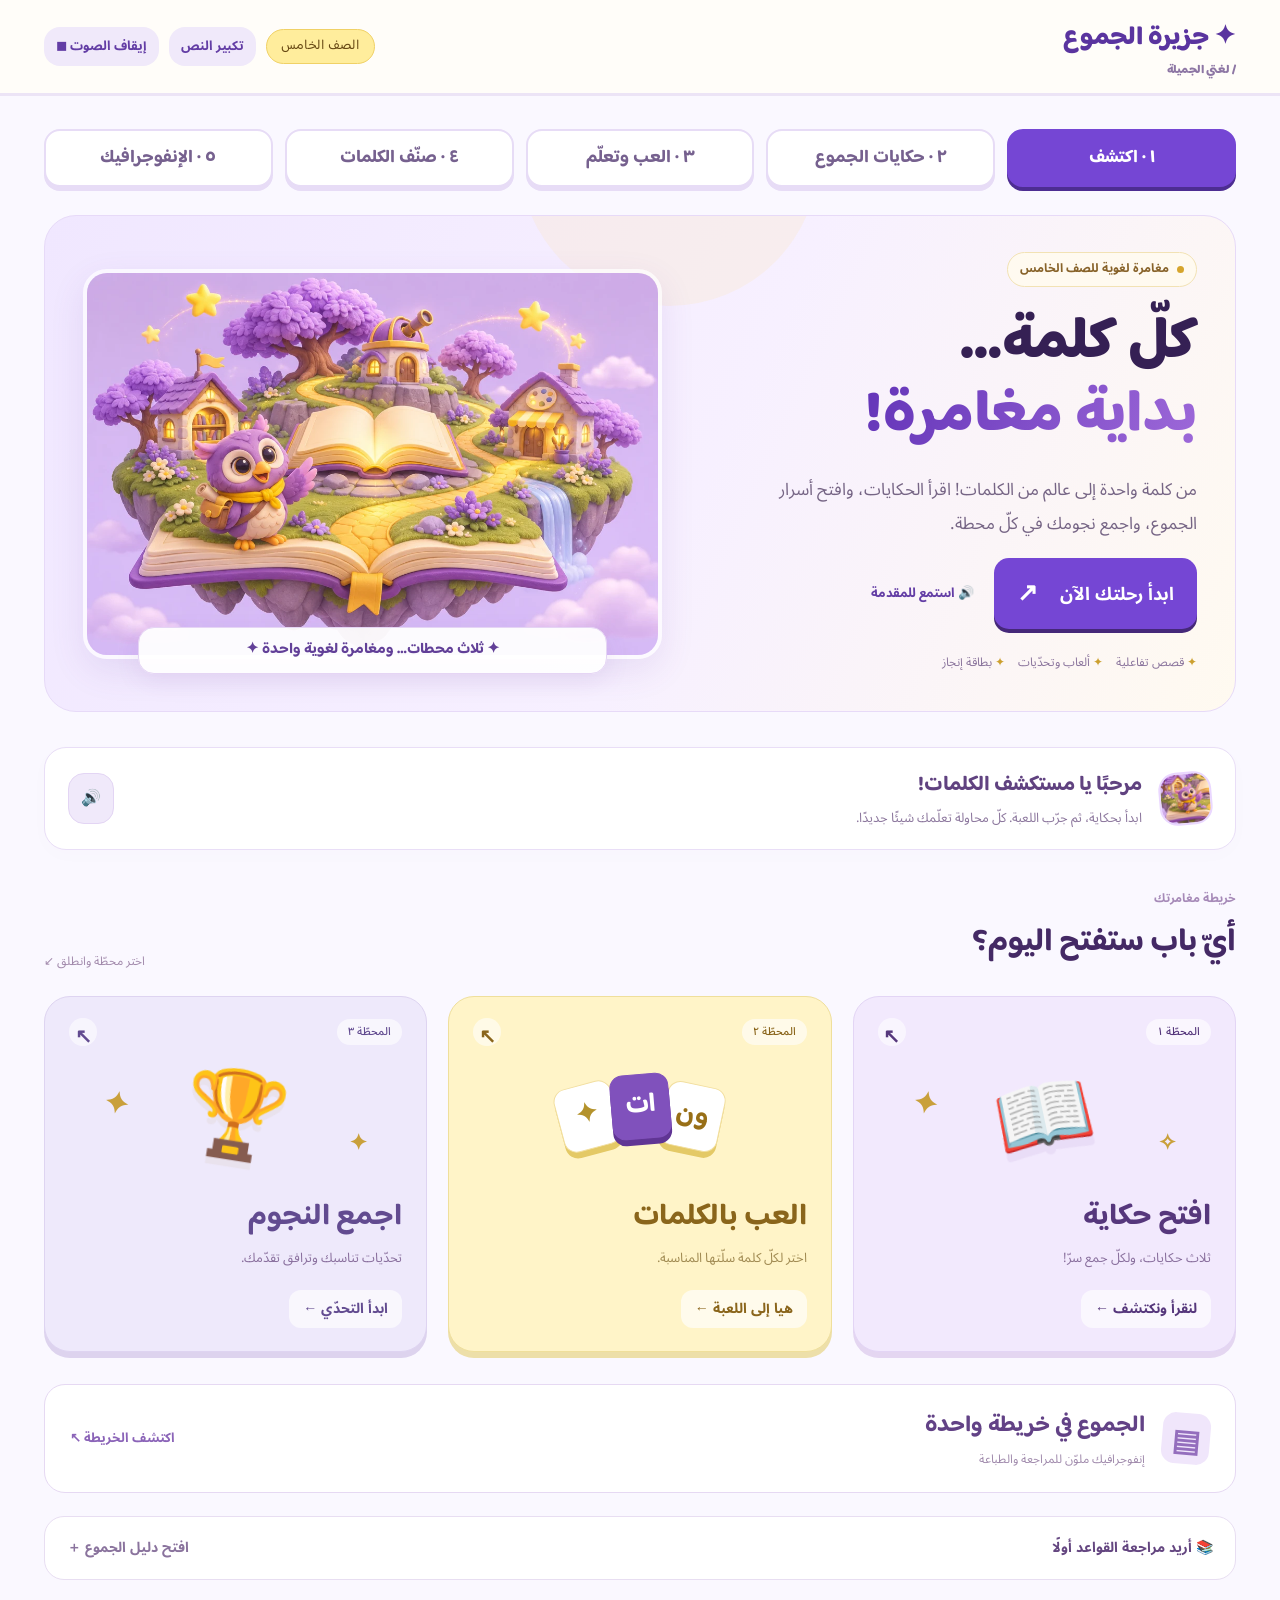
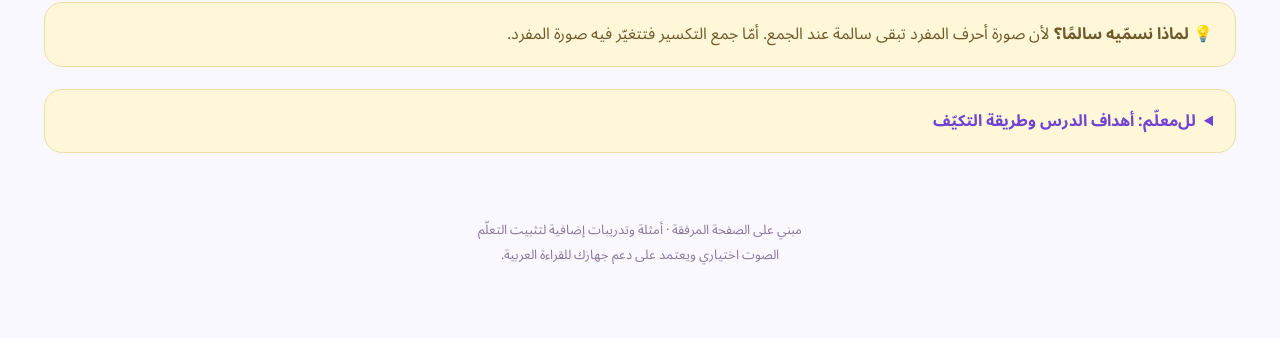
==== commit af64a48d: "Create immersive illustrated adventure homepage with clear learning destinations" ====
--- a/plural-quest/index.html
+++ b/plural-quest/index.html
@@ -1,6 +1,6 @@
 <!doctype html><html lang="ar" dir="rtl"><meta charset="utf-8"><meta name="viewport" content="width=device-width,initial-scale=1"><title>جزيرة الجموع — الصف الخامس</title><style>
 :root{--ink:#173c39;--green:#176c58;--cream:#faf8ef;--muted:#526b65}*{box-sizing:border-box}body{margin:0;background:var(--cream);color:var(--ink);font-family:Tahoma,Arial,sans-serif;line-height:1.9}button,a{font:inherit}button{cursor:pointer;border:0;border-radius:14px;padding:10px 20px;background:var(--green);color:white;font-weight:bold}button:hover{filter:brightness(.93)}button:focus-visible,a:focus-visible{outline:3px solid #dc8537;outline-offset:4px}button:disabled{cursor:default;opacity:.7}.light{background:#e9eee5;color:var(--ink)}header{border-bottom:1px solid #dce2d5;background:#fffdf6}header>div{max-width:1150px;margin:auto;display:flex;align-items:center;justify-content:space-between;padding:18px 24px}.brand{font-weight:900;font-size:23px}.tag{font-size:12px;letter-spacing:1px;color:var(--muted)}main{max-width:1150px;margin:auto;padding:30px 24px}nav{display:flex;gap:9px;flex-wrap:wrap;margin:12px 0 30px}nav button{background:transparent;color:var(--muted);padding:8px 19px}nav button.active{background:#173c39;color:white}.hero{display:grid;grid-template-columns:1.1fr 1fr;gap:40px;align-items:center;padding:25px 0 40px}.eyebrow{color:#946027;font-size:14px;font-weight:bold}h1{font-size:clamp(38px,5vw,64px);line-height:1.35;margin:12px 0 18px;letter-spacing:-1px}h1 span{color:var(--green)}.lead{max-width:490px;color:var(--muted);font-size:18px}.hero-art{position:relative;min-height:340px;border-radius:46% 45% 38% 40%;background:#e4ebd9;display:grid;place-content:center;text-align:center;overflow:hidden}.sun{position:absolute;top:25px;left:40px;width:62px;height:62px;border-radius:50%;background:#ebbf64}.book{font-size:100px;line-height:1.2}.float{position:absolute;border:2px solid #fff;background:#fffdf4;padding:5px 18px;border-radius:16px;box-shadow:0 8px 0 #183c3910;font-size:22px;font-weight:bold}.f1{top:65px;right:25px;transform:rotate(7deg)}.f2{bottom:50px;left:20px;transform:rotate(-7deg)}.f3{bottom:15px;right:50px}.section-title{display:flex;justify-content:space-between;align-items:center;margin:25px 0 15px}.section-title h2{margin:0;font-size:25px}.cards{display:grid;grid-template-columns:repeat(3,1fr);gap:18px}.card{background:white;border:1px solid #dfe5d9;border-radius:22px;padding:25px;position:relative;overflow:hidden}.card .num{color:#71867b;font-size:13px}.card h3{margin:12px 0 7px;font-size:22px}.card p{color:var(--muted)}.symbol{font-size:31px;display:inline-flex;width:60px;height:60px;align-items:center;justify-content:center;border-radius:19px;background:#eaf1e7}.card:nth-child(2) .symbol{background:#fae9df}.card:nth-child(3) .symbol{background:#ece9f8}.example{font-size:23px;font-weight:bold;padding:14px;background:#f7f8f1;border-radius:12px;margin:14px 0}.example b{color:#176c58}.textbtn{padding:0;background:transparent;color:var(--green);font-size:15px}.note{background:#f0ebd9;border-radius:15px;padding:16px 22px;margin-top:22px}.hidden{display:none!important}.panel{background:white;border:1px solid #dee5d9;border-radius:25px;padding:30px;margin:15px auto;max-width:820px}.question{font-size:30px;margin:25px 0}.options{display:grid;gap:12px;grid-template-columns:repeat(3,1fr)}.options button{background:#f6f7f0;border:2px solid #dce4d6;color:var(--ink);padding:18px 8px}.options .yes{border-color:#19805d;background:#e6f5e9}.options .no{border-color:#b35a37;background:#fff0e7}.feedback{min-height:65px;padding:15px 0;font-size:18px}.progress{height:8px;border-radius:20px;background:#e9eee4;overflow:hidden}.progress i{display:block;background:#d7a54b;height:100%;width:0;transition:width .3s}.stats{display:flex;justify-content:space-between;gap:12px;color:var(--muted);font-size:14px}.info-head{text-align:center;padding:30px;background:#173c39;color:white;border-radius:23px;margin-bottom:20px}.info-head h2{font-size:36px;margin:5px}.rule{border-right:4px solid #c09e52;padding-right:14px;margin-top:17px}.footer{text-align:center;font-size:13px;color:var(--muted);padding:40px 10px}.tools{display:flex;gap:10px;align-items:center;flex-wrap:wrap}.large{font-size:120%}details summary{cursor:pointer;color:var(--green);font-weight:bold}.badge{display:inline-block;background:#fff0c9;padding:3px 14px;border-radius:30px;font-size:14px} @media(max-width:720px){.hero{grid-template-columns:1fr;gap:20px}.hero-art{min-height:260px}.cards,.options{grid-template-columns:1fr}header>div{gap:10px;flex-wrap:wrap}.panel{padding:20px}.hero{padding-top:0}.cards .card{padding:22px}h1{font-size:42px}}@media print{header,nav,.no-print,.footer{display:none!important}body{background:white}main{padding:0}#learn,#play{display:none!important}#info{display:block!important}.cards{grid-template-columns:repeat(3,1fr)}.card{padding:15px;break-inside:avoid}.info-head{print-color-adjust:exact}.card p{font-size:15px}}
 </style><header><div><div class="brand">✦ جزيرة الجموع <span class="tag">/ لغتي الجميلة</span></div><div class="tools"><span class="badge">الصف الخامس</span><button class="light" id="font" aria-pressed="false">تكبير النص</button><button class="light" id="stop">إيقاف الصوت ◼</button></div></div></header><main><nav aria-label="أقسام الدرس"><button class="active" data-view="learn">١ · اكتشف</button><button data-view="stories">٢ · حكايات الجموع</button><button data-view="play">٣ · العب وتعلّم</button><button data-view="game">٤ · صنّف الكلمات</button><button data-view="info">٥ · الإنفوجرافيك</button></nav>
-<section id="learn"><div class="hero"><div><div class="eyebrow">جاهز لمغامرة الكلمات؟</div><h1>العب، واكتشف<br><span>أسرار الجموع!</span></h1><p class="lead">رافقنا في جزيرة الجموع، واكتشف كيف تتحوّل الكلمات عندما تدلّ على ثلاثة فأكثر.</p><div class="tools"><button id="start">هيا نبدأ! ←</button><button class="light" id="readIntro">🔊 استمع للمقدمة</button></div><p class="tag">تعلّم على مهل · جرّب بلا خوف · تقدّم بطريقتك</p></div><div class="hero-art" role="img" aria-label="جزيرة خيالية بنفسجية عليها كتاب ونجوم ومسار تعلّم"><svg viewBox="0 0 500 370" xmlns="http://www.w3.org/2000/svg" aria-hidden="true"><defs><linearGradient id="sky" x2="0" y2="1"><stop stop-color="#dfcaf8"/><stop offset="1" stop-color="#f4eaff"/></linearGradient><linearGradient id="land" x2="0" y2="1"><stop stop-color="#ae85df"/><stop offset="1" stop-color="#8355bc"/></linearGradient></defs><rect width="500" height="370" rx="28" fill="url(#sky)"/><circle cx="405" cy="65" r="35" fill="#ffe17b"/><g fill="#fff" opacity=".65"><path d="M20 85q0-20 22-20q10-30 37-12q30-10 34 20q24 20-8 22H30Z"/><path d="M310 135q-10-20 15-27q15-25 37-8q29-9 33 17q25 22-10 21Z"/></g><ellipse cx="250" cy="271" rx="185" ry="31" fill="#c9afe8"/><path d="M72 235L125 305 365 305 425 235Z" fill="#6f42a5"/><ellipse cx="250" cy="232" rx="178" ry="57" fill="url(#land)"/><path d="M143 249Q180 199 235 230T355 216" fill="none" stroke="#ffe07c" stroke-width="16" stroke-linecap="round"/><path d="M143 249Q180 199 235 230T355 216" fill="none" stroke="#fff4b6" stroke-width="3" stroke-dasharray="5 8"/><g transform="translate(241 168) rotate(-8)"><path d="M-77-29Q-45-50 0-28Q45-50 77-29V39Q44 23 0 43Q-44 23-77 39Z" fill="#6235a0"/><path d="M-70-35Q-35-52 0-30V34Q-35 15-70 30Z" fill="#fffdf0"/><path d="M0-30Q35-52 70-35V30Q35 15 0 34Z" fill="#fff6d6"/><path d="M0-30V35" stroke="#d7bded" stroke-width="3"/><path d="M-58-18Q-32-26-12-16M-58-4Q-32-12-12-2M-58 10Q-32 2-12 12M13-17Q36-28 57-20M13-3Q36-14 57-6M13 11Q36 0 57 8" fill="none" stroke="#c9b0df" stroke-width="3" stroke-linecap="round"/><path d="M36-43V-7L46-15 56-10V-44" fill="#f6c53e"/></g><g fill="#ffe06c" stroke="#d9a330" stroke-width="2"><path d="M133 100l7 14 16 2-12 11 3 16-14-8-14 8 3-16-12-11 16-2Z"/><path d="M352 162l6 12 13 2-9 9 2 13-12-6-11 6 2-13-10-9 14-2Z"/></g><g fill="#7645b0"><path d="M92 228V191Q75 169 79 151Q99 152 104 173Q115 145 130 150Q132 173 111 190V229Z"/><path d="M381 231V204Q369 189 374 175Q389 177 391 191Q399 174 410 179Q410 194 394 204V231Z"/></g><g stroke="#fff9e6" stroke-width="5" fill="#8858c4"><circle cx="143" cy="249" r="12"/><circle cx="245" cy="234" r="12"/><circle cx="355" cy="216" r="12"/></g><g fill="#fff3af"><circle cx="185" cy="83" r="4"/><circle cx="298" cy="70" r="5"/><path d="M55 151h12m-6-6v12M315 45h12m-6-6v12" stroke="#fff3af" stroke-width="3"/></g></svg><div class="scene-caption">✦ ثلاث محطات… ومغامرة لغوية واحدة ✦</div></div></div><div class="section-title"><h2>اختر محطّتك الأولى</h2><span class="tag">٣ أنواع · ٣ حكايات · تحدّيات ممتعة</span></div><div id="lessonCards" class="cards"></div><div class="note">💡 <strong>لماذا نسمّيه سالمًا؟</strong> لأن صورة أحرف المفرد تبقى سالمة عند الجمع. أمّا جمع التكسير فتتغيّر فيه صورة المفرد.</div><details class="note"><summary>لل‌معلّم: أهداف الدرس وطريقة التكيّف</summary><p>يميّز الطالب أنواع الجموع، ويحوّل المفرد إلى جمع مناسب، ويختار الصيغة الملائمة في جملة. تبدأ الجولة بالتصنيف؛ بعد إجابتين صحيحتين متتاليتين تظهر أسئلة تطبيقية. عند الخطأ يظهر تفسير، ثم تدريب داعم من النوع نفسه. يتبع ذلك تحدٍّ من ثلاثة أسئلة. يُحفظ آخر إنجاز على هذا المتصفح فقط.</p></details></section>
+<section id="learn"><div class="hero"><div><div class="eyebrow"><span class="live-dot"></span> مغامرة لغوية للصف الخامس</div><h1>كلّ كلمة…<br><span>بداية مغامرة!</span></h1><p class="lead">من كلمة واحدة إلى عالم من الكلمات! اقرأ الحكايات، وافتح أسرار الجموع، واجمع نجومك في كلّ محطة.</p><div class="tools"><button id="start">ابدأ رحلتك الآن <span aria-hidden="true">↗</span></button><button class="light" id="readIntro">🔊 استمع للمقدمة</button></div><div class="hero-perks"><span>✦ قصص تفاعلية</span><span>✦ ألعاب وتحدّيات</span><span>✦ بطاقة إنجاز</span></div></div><div class="hero-art"><img src="assets/adventure.webp" width="1100" height="733" alt="جزيرة الجموع الخيالية: بومة مرشدة وكتاب كبير وبيوت تعليمية يربطها مسار ذهبي" fetchpriority="high"><div class="scene-caption">✦ ثلاث محطات… ومغامرة لغوية واحدة ✦</div></div></div><div class="guide-strip"><div class="guide-avatar" aria-hidden="true"></div><div><strong>مرحبًا يا مستكشف الكلمات!</strong><p>ابدأ بحكاية، ثم جرّب اللعبة. كلّ محاولة تعلّمك شيئًا جديدًا.</p></div><button class="light" id="guideListen" aria-label="استمع إلى رسالة الترحيب">🔊</button></div><div class="section-title journey-title"><div><span class="eyebrow">خريطة مغامرتك</span><h2>أيّ باب ستفتح اليوم؟</h2></div><span class="journey-hint">اختر محطّة وانطلق ↙</span></div><div class="quest-grid"><button class="quest-card quest-story" data-go="stories"><div class="quest-top"><span class="quest-step">المحطّة ١</span><span class="quest-arrow">↖</span></div><div class="quest-illustration" aria-hidden="true"><span class="mini-book">📖</span><i class="spark s1">✦</i><i class="spark s2">✧</i></div><h3>افتح حكاية</h3><p>ثلاث حكايات، ولكلّ جمع سرّ!</p><span class="quest-link">لنقرأ ونكتشف ←</span></button><button class="quest-card quest-game" data-go="game"><div class="quest-top"><span class="quest-step">المحطّة ٢</span><span class="quest-arrow">↖</span></div><div class="quest-illustration" aria-hidden="true"><div class="tile t1">ون</div><div class="tile t2">ات</div><div class="tile t3">✦</div></div><h3>العب بالكلمات</h3><p>اختر لكلّ كلمة سلّتها المناسبة.</p><span class="quest-link">هيا إلى اللعبة ←</span></button><button class="quest-card quest-challenge" data-go="play"><div class="quest-top"><span class="quest-step">المحطّة ٣</span><span class="quest-arrow">↖</span></div><div class="quest-illustration" aria-hidden="true"><span class="mini-trophy">🏆</span><i class="spark s1">✦</i><i class="spark s2">✦</i></div><h3>اجمع النجوم</h3><p>تحدّيات تناسبك وترافق تقدّمك.</p><span class="quest-link">ابدأ التحدّي ←</span></button></div><button class="map-banner" data-go="info"><span class="map-icon" aria-hidden="true">▤</span><span><strong>الجموع في خريطة واحدة</strong><small>إنفوجرافيك ملوّن للمراجعة والطباعة</small></span><span class="map-end">اكتشف الخريطة ↖</span></button><details class="rules-drawer"><summary><span>📚 أريد مراجعة القواعد أولًا</span><span>افتح دليل الجموع ＋</span></summary><div id="lessonCards" class="cards"></div></details><div class="note">💡 <strong>لماذا نسمّيه سالمًا؟</strong> لأن صورة أحرف المفرد تبقى سالمة عند الجمع. أمّا جمع التكسير فتتغيّر فيه صورة المفرد.</div><details class="note"><summary>لل‌معلّم: أهداف الدرس وطريقة التكيّف</summary><p>يميّز الطالب أنواع الجموع، ويحوّل المفرد إلى جمع مناسب، ويختار الصيغة الملائمة في جملة. تبدأ الجولة بالتصنيف؛ بعد إجابتين صحيحتين متتاليتين تظهر أسئلة تطبيقية. عند الخطأ يظهر تفسير، ثم تدريب داعم من النوع نفسه. يتبع ذلك تحدٍّ من ثلاثة أسئلة. يُحفظ آخر إنجاز على هذا المتصفح فقط.</p></details></section>
 <section id="stories" class="hidden"><div class="story-heading"><span class="eyebrow">نقرأ، نتخيّل، ثم نكتشف</span><h2>لكلّ جمع حكاية</h2><p>اختر حكايتك، واضغط الكلمات الملوّنة لتكتشف سرّها.</p></div><div id="storyTabs" class="story-tabs"></div><div id="storyContent"></div></section><section id="play" class="hidden"><div class="section-title"><h2>مختبر الكلمات</h2><span class="badge" id="level">مستكشف</span></div><div class="panel"><div class="stats"><span id="counter"></span><span id="score"></span></div><div class="progress"><i id="bar"></i></div><div id="quiz"><p class="tag" id="instruction"></p><h2 class="question" id="question"></h2><button class="light" id="speakQ">🔊 اقرأ السؤال</button><div class="options" id="options" style="margin-top:20px"></div><div id="feedback" class="feedback" aria-live="polite"></div><button id="next" class="hidden">تابع ←</button></div><div id="result" class="hidden"></div></div><p style="text-align:center;color:var(--muted)">لا يوجد مؤقّت؛ خذ وقتك في التفكير 🌱</p></section>
-<section id="game" class="hidden"><div class="story-heading"><span class="eyebrow">لعبة سلال الكلمات</span><h2>لكلّ كلمة سلّتها!</h2><p>اقرأ الكلمة ثم اختر نوع الجمع. جرّب حتى تصل إلى الإجابة الصحيحة.</p></div><div class="panel"><div class="stats"><span id="gameCount"></span><span id="gamePoints"></span></div><div class="progress"><i id="gameBar"></i></div><div id="gameBody"></div></div></section><section id="info" class="hidden"><div class="tools no-print" style="justify-content:space-between;margin-bottom:20px"><p>خريطة الدرس في صفحة واحدة</p><button onclick="window.print()">طباعة / حفظ PDF ↓</button></div><div class="info-head"><div>لغتي الجميلة · الصف الخامس</div><h2>الجموع في خريطة واحدة</h2><p>الجمع: ما دلّ على ثلاثة فأكثر</p></div><div id="infoCards" class="cards"></div><div class="note"><strong>مفتاح التمييز 🔑</strong><br>ارجع إلى المفرد أولًا: هل بقيت صورته مع زيادة ون / ين أو ات؟ أم تغيّرت صورته؟<br><strong>انتبه:</strong> النهاية وحدها لا تكفي؛ «أبيات» جمع تكسير، ومفردها «بيت».</div><div class="note">جمع المذكر السالم: نونه مفتوحة، مثل «المعلّمونَ، المعلّمينَ».<br>جمع المؤنث السالم: تُحذف التاء المربوطة من المفرد قبل إضافة «ات»: مرابطة ← مرابطات.</div></section><div id="saved" class="tag" style="margin-top:25px"></div><div class="footer">مبني على الصفحة المرفقة · أمثلة وتدريبات إضافية لتثبيت التعلّم<br>الصوت اختياري ويعتمد على دعم جهازك للقراءة العربية.</div></main><link rel="stylesheet" href="theme.css?v=purple2"><script src="app.js?v=purple2"></script><script src="stories.js?v=purple2"></script><script src="activities.js?v=purple2"></script></html>
+<section id="game" class="hidden"><div class="story-heading"><span class="eyebrow">لعبة سلال الكلمات</span><h2>لكلّ كلمة سلّتها!</h2><p>اقرأ الكلمة ثم اختر نوع الجمع. جرّب حتى تصل إلى الإجابة الصحيحة.</p></div><div class="panel"><div class="stats"><span id="gameCount"></span><span id="gamePoints"></span></div><div class="progress"><i id="gameBar"></i></div><div id="gameBody"></div></div></section><section id="info" class="hidden"><div class="tools no-print" style="justify-content:space-between;margin-bottom:20px"><p>خريطة الدرس في صفحة واحدة</p><button onclick="window.print()">طباعة / حفظ PDF ↓</button></div><div class="info-head"><div>لغتي الجميلة · الصف الخامس</div><h2>الجموع في خريطة واحدة</h2><p>الجمع: ما دلّ على ثلاثة فأكثر</p></div><div id="infoCards" class="cards"></div><div class="note"><strong>مفتاح التمييز 🔑</strong><br>ارجع إلى المفرد أولًا: هل بقيت صورته مع زيادة ون / ين أو ات؟ أم تغيّرت صورته؟<br><strong>انتبه:</strong> النهاية وحدها لا تكفي؛ «أبيات» جمع تكسير، ومفردها «بيت».</div><div class="note">جمع المذكر السالم: نونه مفتوحة، مثل «المعلّمونَ، المعلّمينَ».<br>جمع المؤنث السالم: تُحذف التاء المربوطة من المفرد قبل إضافة «ات»: مرابطة ← مرابطات.</div></section><div id="saved" class="tag" style="margin-top:25px"></div><div class="footer">مبني على الصفحة المرفقة · أمثلة وتدريبات إضافية لتثبيت التعلّم<br>الصوت اختياري ويعتمد على دعم جهازك للقراءة العربية.</div></main><link rel="stylesheet" href="theme.css?v=adventure3"><script src="app.js?v=purple2"></script><script src="stories.js?v=purple2"></script><script src="activities.js?v=adventure3"></script></html>
--- a/plural-quest/theme.css
+++ b/plural-quest/theme.css
@@ -5,3 +5,6 @@
 /* Playful purple and sunshine visual system */
 body{background:#faf7ff;background-image:none}header{border:0;box-shadow:0 3px 0 #ece4f6}.brand{font-weight:800}.brand .tag{display:block;font-size:12px;color:#8d76a4;letter-spacing:0;line-height:1.3}.badge{background:#ffed9c;color:#674813;border:1px solid #f0d166}button{border-radius:16px;box-shadow:0 4px 0 #452879;transition:transform .15s,box-shadow .15s,background .15s}button:hover{filter:none;transform:translateY(-2px);box-shadow:0 6px 0 #452879}button:active{transform:translateY(3px);box-shadow:0 1px 0 #452879}button:disabled{transform:none;box-shadow:none}.light{box-shadow:0 3px 0 #d8c7ed;border:1px solid #e3d5f4}.light:hover{box-shadow:0 5px 0 #d8c7ed}.textbtn,.word{box-shadow:none}.word:hover{box-shadow:none;transform:none;background:#e6d5ff}nav{background:transparent;box-shadow:none;border:0;gap:12px;padding:0;margin:28px 0}nav button{background:white;border:2px solid #e7dcf6;color:#76618f;box-shadow:0 4px 0 #e7dcf6;padding:10px 12px;font-weight:700}nav button.active{background:#7546d4;border-color:#7546d4;color:white;box-shadow:0 4px 0 #4d2d92}nav button:hover{box-shadow:0 5px 0 #d9c8ef}.hero{background:#eee3ff;border:0;border-radius:32px;padding:42px 38px;gap:35px;position:relative;box-shadow:none;overflow:hidden}.hero h1{font-size:clamp(36px,4.6vw,59px);line-height:1.25;color:#352054;letter-spacing:0;margin:17px 0}.hero h1 span{color:#7546d4}.hero .lead{color:#70617f;font-size:17px;line-height:2}.hero .eyebrow{display:inline-block;border-radius:30px;padding:3px 15px;color:#78510c;background:#ffe98a;font-weight:700}.hero .tag{letter-spacing:0;font-size:13px}.hero #start{background:#7546d4;padding:13px 23px}.hero-art{border:0;border-radius:28px;background:#e6d6fa;min-height:350px;box-shadow:none;display:block;overflow:hidden}.hero-art svg{width:100%;height:350px;display:block}.hero-art .scene-caption{position:absolute;bottom:16px;left:20px;right:20px;border-radius:16px;background:#ffffffef;text-align:center;padding:8px;font-family:'Baloo Bhaijaan 2',Tahoma,sans-serif;font-size:18px;font-weight:700;color:#624098}.section-title{margin-top:36px}.section-title h2{font-size:29px}.cards{gap:20px}.card{border:2px solid #e7ddf5;border-top:2px solid #e7ddf5!important;border-radius:24px;padding:26px;background:white;box-shadow:0 6px 0 #eee6f8}.card .num{font-family:'Baloo Bhaijaan 2',Tahoma,sans-serif;font-weight:700;display:inline-block;color:#7f5ba8;background:#f4edff;border-radius:20px;padding:2px 12px}.card:nth-child(2) .num{background:#fff3c4;color:#936e14}.card h3{color:#51327b;font-size:27px}.card .symbol{border-radius:18px;font-weight:800;box-shadow:0 4px 0 #e1d1f4}.card:nth-child(2) .symbol{box-shadow:0 4px 0 #eddb8c}.card .example{border-radius:16px;border:1px solid #eaddf8;background:#f9f5ff;color:#634b7a}.card .example b{color:#7546d4}.card p{font-size:16px}.note{border-radius:18px;background:#fff7d8;border-color:#eddeab;color:#705a2c}.story-heading h2{color:#58358b}.story-heading p{color:#7b688f}.story-tabs button{box-shadow:0 4px 0 #e2d4f4}.story-tabs button.selected{background:#7546d4;border-color:#7546d4;box-shadow:0 4px 0 #4c2b8c}.story-paper{border:2px solid #e6daf5;box-shadow:0 6px 0 #eee6f8;padding:28px;border-radius:26px}.story-paper h3{color:#56347e}.story-visual{background:linear-gradient(150deg,#eee0ff,#fff5cf);padding:8px}.story-text{font-size:21px;color:#49355f}.story-tip{background:#fff7d6;color:#78602b}.story-answers button{box-shadow:none}.story-answers button:hover{box-shadow:none}.panel{border:2px solid #e4d8f1;box-shadow:0 7px 0 #eee6f8}.options button{box-shadow:0 4px 0 #e4d8f1;background:#faf6ff;color:#593d7b;border-color:#e6d8f5}.options button:hover{box-shadow:0 5px 0 #dfccef;background:#eee3ff}.progress{background:#eee5f8;height:12px}.progress i{background:#f0bf39}.sorting-word{padding:30px 0}.sorting-word h3{color:#7546d4}.baskets button{border:2px solid #d6beef;background:#f5edff;color:#6338a0;box-shadow:0 5px 0 #dfceef}.baskets button:nth-child(2){border-color:#ead16e;background:#fff6cc;color:#84600e;box-shadow:0 5px 0 #ecdc9f}.baskets button:nth-child(3){border-color:#b9a2db;background:#eee6f8;color:#63468c;box-shadow:0 5px 0 #d7c6eb}.baskets button:hover{transform:translateY(-2px)}.game-end h2{color:#643da0}.cloud-title{background:#fff8da;border:3px solid #b18bde;box-shadow:0 6px 0 #eadcf8}.cloud-title h2{color:#60349d}.cloud-title:before,.cloud-title:after{color:#e8af22}.infographic{background:#fffdf9;border:2px solid #e9dcf7;border-radius:28px}.info-col{--accent:#8654cc;--soft:#f1e8ff;border-style:solid;border-width:2px;border-radius:28px;padding:12px;background:var(--soft)}.info-col.m{--accent:#6438b3;--soft:#ece3fa}.info-col.b{--accent:#a87b17;--soft:#fff4c8}.info-col h3{font-size:26px;border-radius:19px;box-shadow:0 4px 0 #00000012}.info-bit{background:#ffffffad;border:1px solid #ffffff;border-radius:20px;font-size:18px;min-height:105px;display:flex;flex-direction:column;justify-content:center}.info-example{background:#ffffffab;border-color:#ffffff;border-radius:22px}.example-label{font-size:21px}.example-words{font-size:22px}.footer{color:#8a789c}.certificate{border-color:#c29937}.certificate h2{color:#643da0}button:focus-visible,a:focus-visible{outline:3px solid #d8a525;outline-offset:5px}@media(max-width:800px){.hero{padding:28px 22px;gap:25px}.hero-art,.hero-art svg{min-height:270px;height:270px}.hero h1{font-size:42px}.card{padding:23px}.info-bit{min-height:0}.info-col h3{font-size:27px}}@media(prefers-reduced-motion:reduce){button,.progress i{transition:none}button:hover{transform:none}}@media print{.info-bit{min-height:80px;font-size:15px}.info-col h3{font-size:21px}.cloud-title{margin-bottom:20px}.cloud-title h2{font-size:38px}button{box-shadow:none}}
 .story-launch{display:block;width:100%;margin-top:20px;font-family:'Baloo Bhaijaan 2',Tahoma,sans-serif;font-size:18px}.card:nth-child(2) .story-launch{background:#ffdf73;color:#604611;box-shadow:0 4px 0 #d8b349}.card:nth-child(3) .story-launch{background:#9063c3;box-shadow:0 4px 0 #66448d}
+/* Adventure home */
+body{background:#faf8ff}main{max-width:1240px;padding-top:8px}header>div{padding-top:14px;padding-bottom:14px}.brand{font-size:26px}header .tools .light{font-size:13px;padding:7px 12px;box-shadow:none;border:0}.hero{min-height:470px;background:linear-gradient(115deg,#f0e7ff 0%,#f7f0ff 55%,#fffaf0 100%);padding:36px 38px;grid-template-columns:1fr 1.12fr;gap:18px;border:1px solid #e7daf8;isolation:isolate}.hero:after{content:'';position:absolute;width:300px;height:300px;background:#ffdf8c26;border-radius:50%;top:-210px;right:35%;z-index:-1}.hero h1{font-size:clamp(40px,4.6vw,62px);line-height:1.24;font-weight:800;margin:20px 0}.hero h1 span{background:linear-gradient(110deg,#6334b8,#9e69d9);background-clip:text;-webkit-background-clip:text;color:transparent}.hero .lead{font-size:17px;max-width:420px;color:#766585}.hero .eyebrow{font-size:12px;padding:5px 12px;background:#fffaf0;color:#88632a;border:1px solid #f2e2b4;display:inline-flex;align-items:center;gap:8px}.live-dot{width:7px;height:7px;background:#d6a52c;border-radius:50%}.hero #start{font-size:18px;padding:12px 23px;border-radius:15px;display:flex;gap:22px;align-items:center}.hero #start span{font-size:25px}.hero .tools .light{border:0;background:transparent;box-shadow:none;padding:10px;font-size:13px}.hero-perks{display:flex;flex-wrap:wrap;gap:13px;margin-top:23px;font-size:12px;color:#8b759d}.hero-perks span:first-letter{color:#cca02f}.hero-art{background:transparent;min-height:390px;border-radius:25px;overflow:visible;position:relative}.hero-art svg{height:390px}.hero-art .scene-caption{left:55px;right:55px;bottom:0px;font-size:15px;border:1px solid #e5d5f4;box-shadow:0 7px 20px #7445b512;padding:8px 10px}.hero-art img{width:100%;height:390px;object-fit:cover;border-radius:24px;display:block;mix-blend-mode:multiply}.guide-strip{display:flex;gap:17px;align-items:center;padding:18px 23px;border-radius:22px;background:white;border:1px solid #e9def7;margin:26px 0 32px;box-shadow:0 5px 20px #69459704}.guide-avatar{width:49px;height:49px;display:grid;place-items:center;border-radius:17px;background:#fff0b4;color:#b48b21;font-size:30px;flex-shrink:0;transform:rotate(-7deg)}.guide-strip strong{font-family:'Baloo Bhaijaan 2',Tahoma,sans-serif;font-size:21px;color:#604280}.guide-strip p{font-size:13px;color:#8d789e;margin:0}.guide-strip button{margin-right:auto;box-shadow:none;flex-shrink:0;padding:9px 12px}.journey-title{margin-top:25px;align-items:end}.journey-title h2{font-size:32px;margin-top:1px;color:#442965}.journey-title .eyebrow{color:#a68ab8;font-size:12px}.journey-hint{font-size:12px;color:#a28aac}.quest-grid{display:grid;grid-template-columns:repeat(3,1fr);gap:21px;margin-top:22px}.quest-card{color:#56377c;text-align:right;display:block;padding:21px 24px 23px;border:1px solid #e3d5f5;background:#f2e9fd;box-shadow:0 6px 0 #e4d6f1;border-radius:26px;position:relative;overflow:hidden}.quest-card:hover{transform:translateY(-5px);box-shadow:0 11px 0 #e4d6f1;background:#efe1ff}.quest-card h3{font-size:30px;margin:10px 0 0;color:inherit}.quest-card p{font-size:13px;font-weight:400;color:#8a709e;margin:0 0 19px}.quest-top{display:flex;justify-content:space-between;align-items:center}.quest-step{font-size:11px;padding:3px 11px;background:#ffffff9c;border-radius:30px;font-weight:500}.quest-arrow{width:28px;height:28px;display:grid;place-items:center;background:#ffffff91;border-radius:50%;font-size:20px}.quest-illustration{height:125px;position:relative;text-align:center;display:flex;align-items:center;justify-content:center;margin-top:8px}.mini-book{font-size:80px;display:block;transform:rotate(-12deg);filter:drop-shadow(0 9px 0 #8050b415)}.spark{position:absolute;font-style:normal;color:#c9a03b}.spark.s1{left:35px;top:22px;font-size:30px;transform:rotate(12deg)}.spark.s2{right:35px;bottom:14px;font-size:22px}.quest-link{font-size:14px;font-weight:700;display:inline-block;background:#ffffffa6;padding:6px 14px;border-radius:12px}.quest-game{background:#fff4c8;color:#8a651b;border-color:#efdf9c;box-shadow:0 6px 0 #eddfa9}.quest-game:hover{background:#fff0b7;box-shadow:0 11px 0 #eddfa9}.quest-game p{color:#a18b53}.tile{width:59px;height:65px;display:grid;place-items:center;background:white;border-radius:13px;box-shadow:0 6px 0 #e4c966;font-family:'Baloo Bhaijaan 2',Tahoma,sans-serif;font-size:27px;position:absolute;border:1px solid #f2dfa0;color:#986f17}.tile.t1{transform:translateX(52px) rotate(12deg);z-index:2}.tile.t2{transform:translateY(-10px) rotate(-5deg);z-index:3;background:#8051bc;border-color:#8051bc;color:white;box-shadow:0 6px 0 #603594}.tile.t3{transform:translateX(-53px) rotate(-15deg);z-index:1;color:#b4922b}.quest-challenge{background:#eee9fb;border-color:#ded4f1;color:#624b90;box-shadow:0 6px 0 #ddd3ee}.quest-challenge:hover{background:#e9e1fc;box-shadow:0 11px 0 #ddd3ee}.mini-trophy{font-size:84px;filter:drop-shadow(0 7px 0 #ad8b3e13);transform:rotate(9deg)}.map-banner{display:flex;align-items:center;gap:17px;text-align:right;width:100%;padding:20px 25px;margin:32px 0 23px;background:#fff;color:#624286;border:1px solid #e6d9f3;box-shadow:none;border-radius:21px}.map-banner:hover{box-shadow:0 5px 15px #8d65b510;transform:translateY(-2px)}.map-banner strong{display:block;font-family:'Baloo Bhaijaan 2',Tahoma,sans-serif;font-size:23px}.map-banner small{font-size:12px;font-weight:400;color:#a08aac;display:block}.map-icon{width:48px;height:51px;display:grid;place-items:center;font-size:30px;background:#f0e6fb;border-radius:13px;color:#946ebd;transform:rotate(5deg)}.map-end{margin-right:auto;font-size:13px;color:#8b64b8}.rules-drawer{border:1px solid #e8def2;border-radius:20px;background:#fff;padding:18px 22px;margin-bottom:20px}.rules-drawer>summary{display:flex;justify-content:space-between;gap:10px;list-style:none;font-size:14px;color:#8a739d}.rules-drawer>summary span:first-child{color:#644680;font-weight:700}.rules-drawer[open]>.cards{margin-top:24px}.rules-drawer>.cards .card{padding:20px}.rules-drawer .card h3{font-size:24px}.rules-drawer .card p{font-size:14px}.hero-art{animation:scene-in .6s ease both}@keyframes scene-in{from{opacity:0;transform:translateY(12px)}to{opacity:1;transform:translateY(0)}}@media(max-width:800px){.hero{grid-template-columns:1fr;padding:28px 23px;gap:12px;min-height:0}.hero h1{font-size:46px}.hero-art,.hero-art svg,.hero-art img{height:300px;min-height:300px}.hero-art .scene-caption{left:35px;right:35px}.hero .lead{max-width:none}.hero-perks{gap:10px}.quest-grid{grid-template-columns:1fr;gap:19px}.quest-card{padding:20px 24px;min-height:205px}.quest-illustration{position:absolute;left:15px;bottom:29px;width:135px;height:125px;opacity:.8}.quest-card h3,.quest-card p,.quest-link{position:relative;z-index:4;max-width:65%}.quest-card h3{margin-top:22px}.quest-card p{font-size:12px}.quest-card .spark.s1{left:10px}.quest-card .spark.s2{right:0}.mini-book,.mini-trophy{font-size:67px}.quest-arrow{background:#ffffffaa}.journey-title h2{font-size:29px}.journey-hint{display:none}.map-end{font-size:0}.map-end:after{content:'↖';font-size:25px}.map-banner{padding:16px}.map-banner strong{font-size:20px}.map-banner small{font-size:11px}.guide-strip{padding:16px;gap:12px}.guide-strip p{font-size:12px}.guide-strip strong{font-size:19px}.rules-drawer>summary{flex-wrap:wrap;font-size:13px}}@media(prefers-reduced-motion:reduce){.hero-art{animation:none}}
+.hero-art img{mix-blend-mode:normal;box-shadow:0 12px 35px #7043a41c;border:4px solid #ffffffaa;object-position:center}.hero-art .scene-caption{bottom:-15px;box-shadow:0 8px 25px #7043a418}.guide-avatar{background-image:url('assets/adventure.webp');background-size:260%;background-position:12% 62%;background-color:#d1ade9;border:2px solid #ead7ff;width:53px;height:53px;border-radius:18px;transform:rotate(-5deg)}@media(max-width:800px){.hero-art{margin-bottom:16px}.hero-art img{object-fit:cover}.hero .tools{gap:3px}.hero #start{padding:11px 15px;font-size:17px}.hero #readIntro{font-size:12px}}
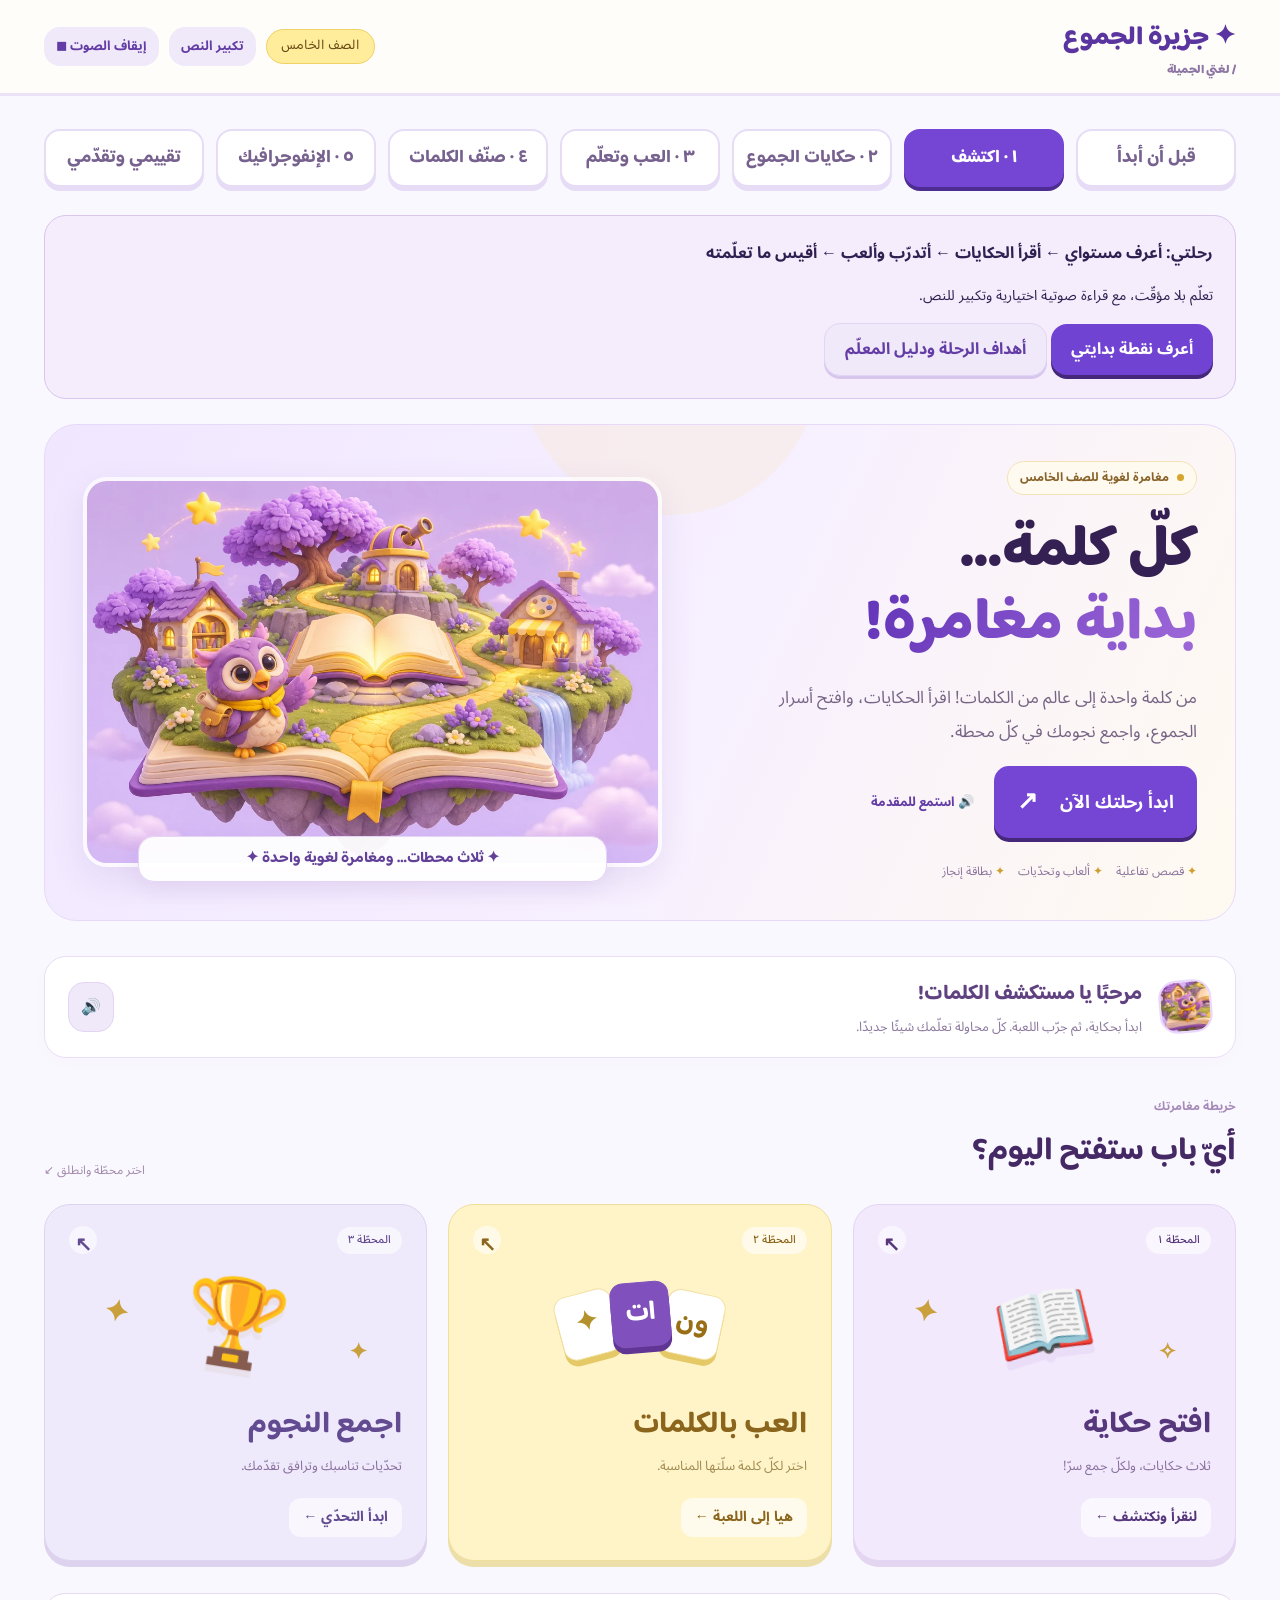
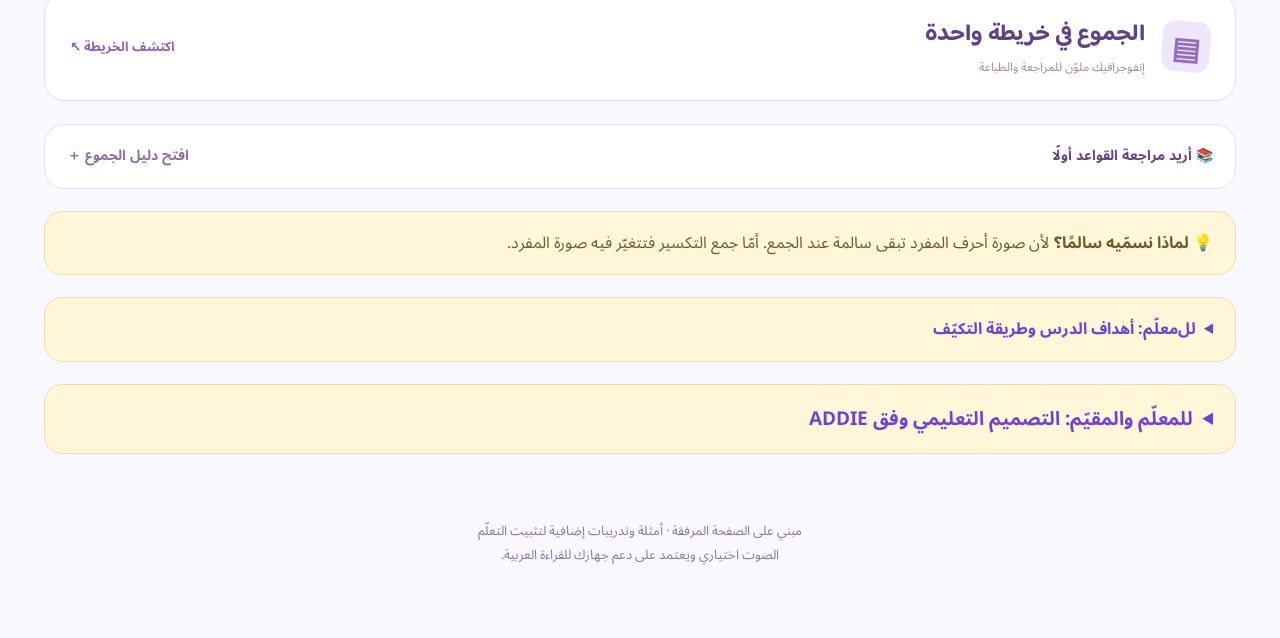
==== commit 0248cf11: "Align plural quest with ADDIE instructional design and assessment" ====
--- a/plural-quest/index.html
+++ b/plural-quest/index.html
@@ -3,4 +3,4 @@
 </style><header><div><div class="brand">✦ جزيرة الجموع <span class="tag">/ لغتي الجميلة</span></div><div class="tools"><span class="badge">الصف الخامس</span><button class="light" id="font" aria-pressed="false">تكبير النص</button><button class="light" id="stop">إيقاف الصوت ◼</button></div></div></header><main><nav aria-label="أقسام الدرس"><button class="active" data-view="learn">١ · اكتشف</button><button data-view="stories">٢ · حكايات الجموع</button><button data-view="play">٣ · العب وتعلّم</button><button data-view="game">٤ · صنّف الكلمات</button><button data-view="info">٥ · الإنفوجرافيك</button></nav>
 <section id="learn"><div class="hero"><div><div class="eyebrow"><span class="live-dot"></span> مغامرة لغوية للصف الخامس</div><h1>كلّ كلمة…<br><span>بداية مغامرة!</span></h1><p class="lead">من كلمة واحدة إلى عالم من الكلمات! اقرأ الحكايات، وافتح أسرار الجموع، واجمع نجومك في كلّ محطة.</p><div class="tools"><button id="start">ابدأ رحلتك الآن <span aria-hidden="true">↗</span></button><button class="light" id="readIntro">🔊 استمع للمقدمة</button></div><div class="hero-perks"><span>✦ قصص تفاعلية</span><span>✦ ألعاب وتحدّيات</span><span>✦ بطاقة إنجاز</span></div></div><div class="hero-art"><img src="assets/adventure.webp" width="1100" height="733" alt="جزيرة الجموع الخيالية: بومة مرشدة وكتاب كبير وبيوت تعليمية يربطها مسار ذهبي" fetchpriority="high"><div class="scene-caption">✦ ثلاث محطات… ومغامرة لغوية واحدة ✦</div></div></div><div class="guide-strip"><div class="guide-avatar" aria-hidden="true"></div><div><strong>مرحبًا يا مستكشف الكلمات!</strong><p>ابدأ بحكاية، ثم جرّب اللعبة. كلّ محاولة تعلّمك شيئًا جديدًا.</p></div><button class="light" id="guideListen" aria-label="استمع إلى رسالة الترحيب">🔊</button></div><div class="section-title journey-title"><div><span class="eyebrow">خريطة مغامرتك</span><h2>أيّ باب ستفتح اليوم؟</h2></div><span class="journey-hint">اختر محطّة وانطلق ↙</span></div><div class="quest-grid"><button class="quest-card quest-story" data-go="stories"><div class="quest-top"><span class="quest-step">المحطّة ١</span><span class="quest-arrow">↖</span></div><div class="quest-illustration" aria-hidden="true"><span class="mini-book">📖</span><i class="spark s1">✦</i><i class="spark s2">✧</i></div><h3>افتح حكاية</h3><p>ثلاث حكايات، ولكلّ جمع سرّ!</p><span class="quest-link">لنقرأ ونكتشف ←</span></button><button class="quest-card quest-game" data-go="game"><div class="quest-top"><span class="quest-step">المحطّة ٢</span><span class="quest-arrow">↖</span></div><div class="quest-illustration" aria-hidden="true"><div class="tile t1">ون</div><div class="tile t2">ات</div><div class="tile t3">✦</div></div><h3>العب بالكلمات</h3><p>اختر لكلّ كلمة سلّتها المناسبة.</p><span class="quest-link">هيا إلى اللعبة ←</span></button><button class="quest-card quest-challenge" data-go="play"><div class="quest-top"><span class="quest-step">المحطّة ٣</span><span class="quest-arrow">↖</span></div><div class="quest-illustration" aria-hidden="true"><span class="mini-trophy">🏆</span><i class="spark s1">✦</i><i class="spark s2">✦</i></div><h3>اجمع النجوم</h3><p>تحدّيات تناسبك وترافق تقدّمك.</p><span class="quest-link">ابدأ التحدّي ←</span></button></div><button class="map-banner" data-go="info"><span class="map-icon" aria-hidden="true">▤</span><span><strong>الجموع في خريطة واحدة</strong><small>إنفوجرافيك ملوّن للمراجعة والطباعة</small></span><span class="map-end">اكتشف الخريطة ↖</span></button><details class="rules-drawer"><summary><span>📚 أريد مراجعة القواعد أولًا</span><span>افتح دليل الجموع ＋</span></summary><div id="lessonCards" class="cards"></div></details><div class="note">💡 <strong>لماذا نسمّيه سالمًا؟</strong> لأن صورة أحرف المفرد تبقى سالمة عند الجمع. أمّا جمع التكسير فتتغيّر فيه صورة المفرد.</div><details class="note"><summary>لل‌معلّم: أهداف الدرس وطريقة التكيّف</summary><p>يميّز الطالب أنواع الجموع، ويحوّل المفرد إلى جمع مناسب، ويختار الصيغة الملائمة في جملة. تبدأ الجولة بالتصنيف؛ بعد إجابتين صحيحتين متتاليتين تظهر أسئلة تطبيقية. عند الخطأ يظهر تفسير، ثم تدريب داعم من النوع نفسه. يتبع ذلك تحدٍّ من ثلاثة أسئلة. يُحفظ آخر إنجاز على هذا المتصفح فقط.</p></details></section>
 <section id="stories" class="hidden"><div class="story-heading"><span class="eyebrow">نقرأ، نتخيّل، ثم نكتشف</span><h2>لكلّ جمع حكاية</h2><p>اختر حكايتك، واضغط الكلمات الملوّنة لتكتشف سرّها.</p></div><div id="storyTabs" class="story-tabs"></div><div id="storyContent"></div></section><section id="play" class="hidden"><div class="section-title"><h2>مختبر الكلمات</h2><span class="badge" id="level">مستكشف</span></div><div class="panel"><div class="stats"><span id="counter"></span><span id="score"></span></div><div class="progress"><i id="bar"></i></div><div id="quiz"><p class="tag" id="instruction"></p><h2 class="question" id="question"></h2><button class="light" id="speakQ">🔊 اقرأ السؤال</button><div class="options" id="options" style="margin-top:20px"></div><div id="feedback" class="feedback" aria-live="polite"></div><button id="next" class="hidden">تابع ←</button></div><div id="result" class="hidden"></div></div><p style="text-align:center;color:var(--muted)">لا يوجد مؤقّت؛ خذ وقتك في التفكير 🌱</p></section>
-<section id="game" class="hidden"><div class="story-heading"><span class="eyebrow">لعبة سلال الكلمات</span><h2>لكلّ كلمة سلّتها!</h2><p>اقرأ الكلمة ثم اختر نوع الجمع. جرّب حتى تصل إلى الإجابة الصحيحة.</p></div><div class="panel"><div class="stats"><span id="gameCount"></span><span id="gamePoints"></span></div><div class="progress"><i id="gameBar"></i></div><div id="gameBody"></div></div></section><section id="info" class="hidden"><div class="tools no-print" style="justify-content:space-between;margin-bottom:20px"><p>خريطة الدرس في صفحة واحدة</p><button onclick="window.print()">طباعة / حفظ PDF ↓</button></div><div class="info-head"><div>لغتي الجميلة · الصف الخامس</div><h2>الجموع في خريطة واحدة</h2><p>الجمع: ما دلّ على ثلاثة فأكثر</p></div><div id="infoCards" class="cards"></div><div class="note"><strong>مفتاح التمييز 🔑</strong><br>ارجع إلى المفرد أولًا: هل بقيت صورته مع زيادة ون / ين أو ات؟ أم تغيّرت صورته؟<br><strong>انتبه:</strong> النهاية وحدها لا تكفي؛ «أبيات» جمع تكسير، ومفردها «بيت».</div><div class="note">جمع المذكر السالم: نونه مفتوحة، مثل «المعلّمونَ، المعلّمينَ».<br>جمع المؤنث السالم: تُحذف التاء المربوطة من المفرد قبل إضافة «ات»: مرابطة ← مرابطات.</div></section><div id="saved" class="tag" style="margin-top:25px"></div><div class="footer">مبني على الصفحة المرفقة · أمثلة وتدريبات إضافية لتثبيت التعلّم<br>الصوت اختياري ويعتمد على دعم جهازك للقراءة العربية.</div></main><link rel="stylesheet" href="theme.css?v=adventure3"><script src="app.js?v=purple2"></script><script src="stories.js?v=purple2"></script><script src="activities.js?v=adventure3"></script></html>
+<section id="game" class="hidden"><div class="story-heading"><span class="eyebrow">لعبة سلال الكلمات</span><h2>لكلّ كلمة سلّتها!</h2><p>اقرأ الكلمة ثم اختر نوع الجمع. جرّب حتى تصل إلى الإجابة الصحيحة.</p></div><div class="panel"><div class="stats"><span id="gameCount"></span><span id="gamePoints"></span></div><div class="progress"><i id="gameBar"></i></div><div id="gameBody"></div></div></section><section id="info" class="hidden"><div class="tools no-print" style="justify-content:space-between;margin-bottom:20px"><p>خريطة الدرس في صفحة واحدة</p><button onclick="window.print()">طباعة / حفظ PDF ↓</button></div><div class="info-head"><div>لغتي الجميلة · الصف الخامس</div><h2>الجموع في خريطة واحدة</h2><p>الجمع: ما دلّ على ثلاثة فأكثر</p></div><div id="infoCards" class="cards"></div><div class="note"><strong>مفتاح التمييز 🔑</strong><br>ارجع إلى المفرد أولًا: هل بقيت صورته مع زيادة ون / ين أو ات؟ أم تغيّرت صورته؟<br><strong>انتبه:</strong> النهاية وحدها لا تكفي؛ «أبيات» جمع تكسير، ومفردها «بيت».</div><div class="note">جمع المذكر السالم: نونه مفتوحة، مثل «المعلّمونَ، المعلّمينَ».<br>جمع المؤنث السالم: تُحذف التاء المربوطة من المفرد قبل إضافة «ات»: مرابطة ← مرابطات.</div></section><div id="saved" class="tag" style="margin-top:25px"></div><div class="footer">مبني على الصفحة المرفقة · أمثلة وتدريبات إضافية لتثبيت التعلّم<br>الصوت اختياري ويعتمد على دعم جهازك للقراءة العربية.</div></main><link rel="stylesheet" href="theme.css?v=adventure3"><script src="app.js?v=purple2"></script><script src="stories.js?v=purple2"></script><script src="activities.js?v=adventure3"></script><link rel="stylesheet" href="addie.css?v=1"><script src="addie-model.js?v=1"></script><script src="addie.js?v=1"></script></html>
--- a/plural-quest/addie.css
+++ b/plural-quest/addie.css
@@ -0,0 +1 @@
+.addie-path{border:1px solid #d8c6ed;background:#f5edfc;padding:22px;border-radius:22px;color:var(--ink);margin-bottom:20px}.addie-path p{font-size:14px}.addie-stages{display:grid;grid-template-columns:repeat(2,minmax(0,1fr));gap:15px}.addie-stages article{background:#fff;border:1px solid #d8c6ed;border-radius:16px;padding:18px}.addie-stages h3{margin-top:0}.addie-guide summary{font-size:19px}.addie-guide li{margin:8px 0}.addie-table{overflow:auto}.addie-table table{width:100%;border-collapse:collapse;background:#fff}.addie-table th,.addie-table td{padding:12px;border:1px solid #ddd;text-align:right}#assessment textarea{display:block;box-sizing:border-box;width:100%;font:inherit;border:1px solid #bb9cd5;border-radius:12px;margin:12px 0;padding:12px}#assessment progress{display:block;width:100%;accent-color:#73439b;margin-top:15px}#assessment .options button[aria-pressed=true]{background:#e9d8f8;border-color:#73439b;color:#32144b}#assessment .tools{margin-top:15px}#assessment button:disabled{opacity:.5}#assessment .options{margin:18px 0}#assessment .panel{max-width:950px}@media(max-width:700px){.addie-stages{grid-template-columns:1fr}.addie-path button{margin-top:8px}.addie-table{font-size:13px}}@media print{.addie-path,.addie-guide,#assessment{display:none!important}}
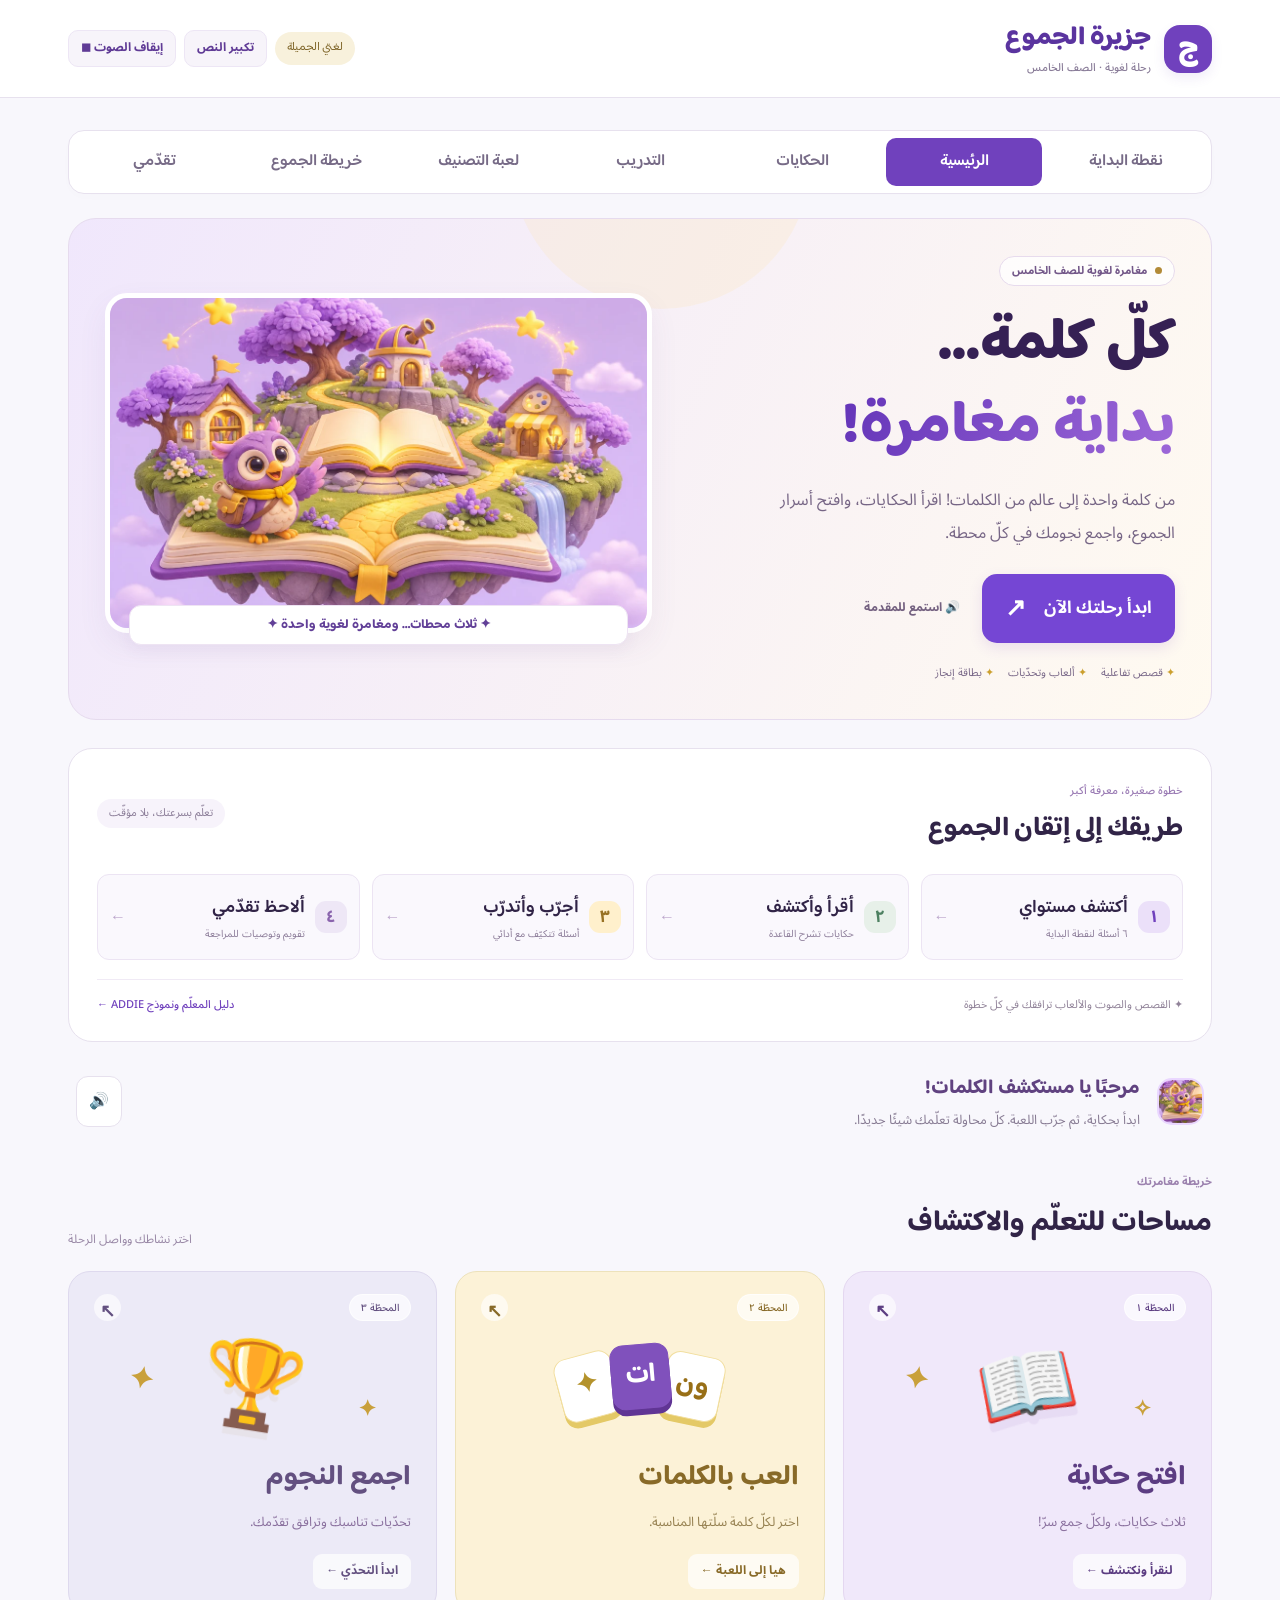
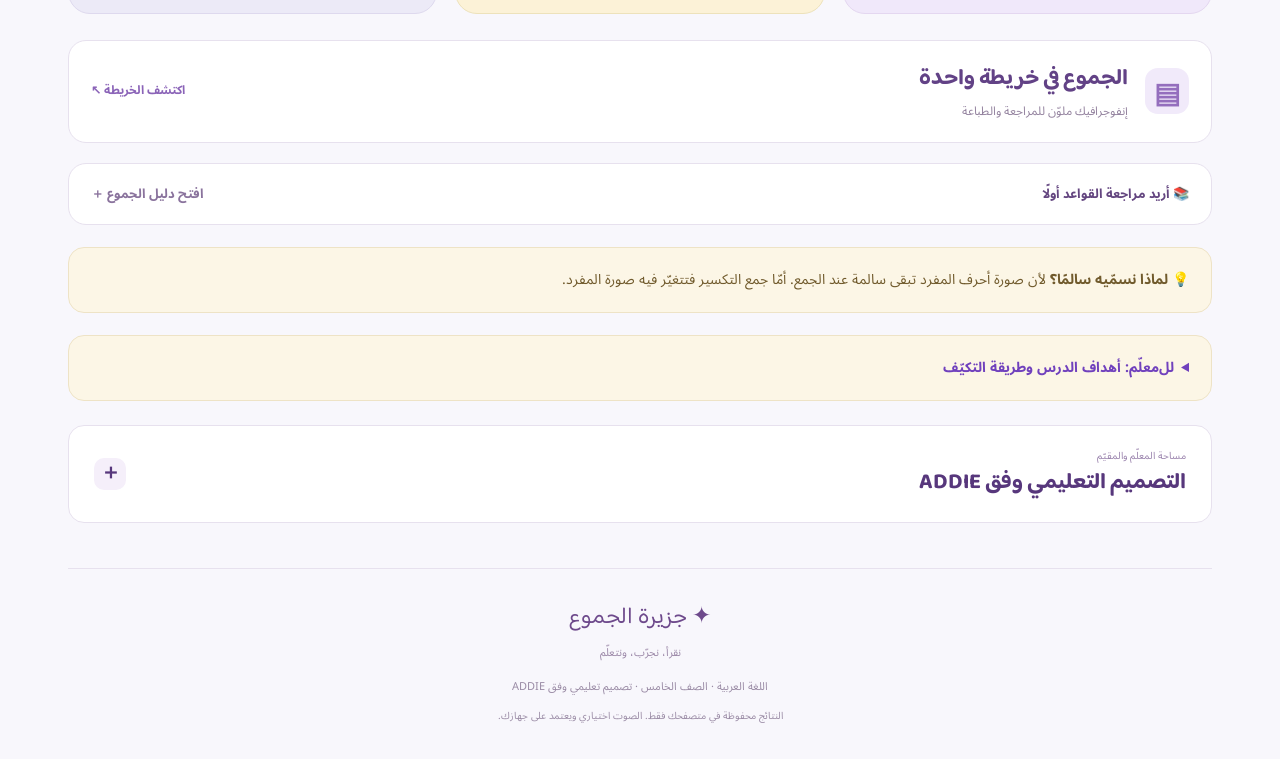
==== commit 1fcd008d: "Refine purple learning interface and responsive ADDIE journey layout" ====
--- a/plural-quest/index.html
+++ b/plural-quest/index.html
@@ -3,4 +3,4 @@
 </style><header><div><div class="brand">✦ جزيرة الجموع <span class="tag">/ لغتي الجميلة</span></div><div class="tools"><span class="badge">الصف الخامس</span><button class="light" id="font" aria-pressed="false">تكبير النص</button><button class="light" id="stop">إيقاف الصوت ◼</button></div></div></header><main><nav aria-label="أقسام الدرس"><button class="active" data-view="learn">١ · اكتشف</button><button data-view="stories">٢ · حكايات الجموع</button><button data-view="play">٣ · العب وتعلّم</button><button data-view="game">٤ · صنّف الكلمات</button><button data-view="info">٥ · الإنفوجرافيك</button></nav>
 <section id="learn"><div class="hero"><div><div class="eyebrow"><span class="live-dot"></span> مغامرة لغوية للصف الخامس</div><h1>كلّ كلمة…<br><span>بداية مغامرة!</span></h1><p class="lead">من كلمة واحدة إلى عالم من الكلمات! اقرأ الحكايات، وافتح أسرار الجموع، واجمع نجومك في كلّ محطة.</p><div class="tools"><button id="start">ابدأ رحلتك الآن <span aria-hidden="true">↗</span></button><button class="light" id="readIntro">🔊 استمع للمقدمة</button></div><div class="hero-perks"><span>✦ قصص تفاعلية</span><span>✦ ألعاب وتحدّيات</span><span>✦ بطاقة إنجاز</span></div></div><div class="hero-art"><img src="assets/adventure.webp" width="1100" height="733" alt="جزيرة الجموع الخيالية: بومة مرشدة وكتاب كبير وبيوت تعليمية يربطها مسار ذهبي" fetchpriority="high"><div class="scene-caption">✦ ثلاث محطات… ومغامرة لغوية واحدة ✦</div></div></div><div class="guide-strip"><div class="guide-avatar" aria-hidden="true"></div><div><strong>مرحبًا يا مستكشف الكلمات!</strong><p>ابدأ بحكاية، ثم جرّب اللعبة. كلّ محاولة تعلّمك شيئًا جديدًا.</p></div><button class="light" id="guideListen" aria-label="استمع إلى رسالة الترحيب">🔊</button></div><div class="section-title journey-title"><div><span class="eyebrow">خريطة مغامرتك</span><h2>أيّ باب ستفتح اليوم؟</h2></div><span class="journey-hint">اختر محطّة وانطلق ↙</span></div><div class="quest-grid"><button class="quest-card quest-story" data-go="stories"><div class="quest-top"><span class="quest-step">المحطّة ١</span><span class="quest-arrow">↖</span></div><div class="quest-illustration" aria-hidden="true"><span class="mini-book">📖</span><i class="spark s1">✦</i><i class="spark s2">✧</i></div><h3>افتح حكاية</h3><p>ثلاث حكايات، ولكلّ جمع سرّ!</p><span class="quest-link">لنقرأ ونكتشف ←</span></button><button class="quest-card quest-game" data-go="game"><div class="quest-top"><span class="quest-step">المحطّة ٢</span><span class="quest-arrow">↖</span></div><div class="quest-illustration" aria-hidden="true"><div class="tile t1">ون</div><div class="tile t2">ات</div><div class="tile t3">✦</div></div><h3>العب بالكلمات</h3><p>اختر لكلّ كلمة سلّتها المناسبة.</p><span class="quest-link">هيا إلى اللعبة ←</span></button><button class="quest-card quest-challenge" data-go="play"><div class="quest-top"><span class="quest-step">المحطّة ٣</span><span class="quest-arrow">↖</span></div><div class="quest-illustration" aria-hidden="true"><span class="mini-trophy">🏆</span><i class="spark s1">✦</i><i class="spark s2">✦</i></div><h3>اجمع النجوم</h3><p>تحدّيات تناسبك وترافق تقدّمك.</p><span class="quest-link">ابدأ التحدّي ←</span></button></div><button class="map-banner" data-go="info"><span class="map-icon" aria-hidden="true">▤</span><span><strong>الجموع في خريطة واحدة</strong><small>إنفوجرافيك ملوّن للمراجعة والطباعة</small></span><span class="map-end">اكتشف الخريطة ↖</span></button><details class="rules-drawer"><summary><span>📚 أريد مراجعة القواعد أولًا</span><span>افتح دليل الجموع ＋</span></summary><div id="lessonCards" class="cards"></div></details><div class="note">💡 <strong>لماذا نسمّيه سالمًا؟</strong> لأن صورة أحرف المفرد تبقى سالمة عند الجمع. أمّا جمع التكسير فتتغيّر فيه صورة المفرد.</div><details class="note"><summary>لل‌معلّم: أهداف الدرس وطريقة التكيّف</summary><p>يميّز الطالب أنواع الجموع، ويحوّل المفرد إلى جمع مناسب، ويختار الصيغة الملائمة في جملة. تبدأ الجولة بالتصنيف؛ بعد إجابتين صحيحتين متتاليتين تظهر أسئلة تطبيقية. عند الخطأ يظهر تفسير، ثم تدريب داعم من النوع نفسه. يتبع ذلك تحدٍّ من ثلاثة أسئلة. يُحفظ آخر إنجاز على هذا المتصفح فقط.</p></details></section>
 <section id="stories" class="hidden"><div class="story-heading"><span class="eyebrow">نقرأ، نتخيّل، ثم نكتشف</span><h2>لكلّ جمع حكاية</h2><p>اختر حكايتك، واضغط الكلمات الملوّنة لتكتشف سرّها.</p></div><div id="storyTabs" class="story-tabs"></div><div id="storyContent"></div></section><section id="play" class="hidden"><div class="section-title"><h2>مختبر الكلمات</h2><span class="badge" id="level">مستكشف</span></div><div class="panel"><div class="stats"><span id="counter"></span><span id="score"></span></div><div class="progress"><i id="bar"></i></div><div id="quiz"><p class="tag" id="instruction"></p><h2 class="question" id="question"></h2><button class="light" id="speakQ">🔊 اقرأ السؤال</button><div class="options" id="options" style="margin-top:20px"></div><div id="feedback" class="feedback" aria-live="polite"></div><button id="next" class="hidden">تابع ←</button></div><div id="result" class="hidden"></div></div><p style="text-align:center;color:var(--muted)">لا يوجد مؤقّت؛ خذ وقتك في التفكير 🌱</p></section>
-<section id="game" class="hidden"><div class="story-heading"><span class="eyebrow">لعبة سلال الكلمات</span><h2>لكلّ كلمة سلّتها!</h2><p>اقرأ الكلمة ثم اختر نوع الجمع. جرّب حتى تصل إلى الإجابة الصحيحة.</p></div><div class="panel"><div class="stats"><span id="gameCount"></span><span id="gamePoints"></span></div><div class="progress"><i id="gameBar"></i></div><div id="gameBody"></div></div></section><section id="info" class="hidden"><div class="tools no-print" style="justify-content:space-between;margin-bottom:20px"><p>خريطة الدرس في صفحة واحدة</p><button onclick="window.print()">طباعة / حفظ PDF ↓</button></div><div class="info-head"><div>لغتي الجميلة · الصف الخامس</div><h2>الجموع في خريطة واحدة</h2><p>الجمع: ما دلّ على ثلاثة فأكثر</p></div><div id="infoCards" class="cards"></div><div class="note"><strong>مفتاح التمييز 🔑</strong><br>ارجع إلى المفرد أولًا: هل بقيت صورته مع زيادة ون / ين أو ات؟ أم تغيّرت صورته؟<br><strong>انتبه:</strong> النهاية وحدها لا تكفي؛ «أبيات» جمع تكسير، ومفردها «بيت».</div><div class="note">جمع المذكر السالم: نونه مفتوحة، مثل «المعلّمونَ، المعلّمينَ».<br>جمع المؤنث السالم: تُحذف التاء المربوطة من المفرد قبل إضافة «ات»: مرابطة ← مرابطات.</div></section><div id="saved" class="tag" style="margin-top:25px"></div><div class="footer">مبني على الصفحة المرفقة · أمثلة وتدريبات إضافية لتثبيت التعلّم<br>الصوت اختياري ويعتمد على دعم جهازك للقراءة العربية.</div></main><link rel="stylesheet" href="theme.css?v=adventure3"><script src="app.js?v=purple2"></script><script src="stories.js?v=purple2"></script><script src="activities.js?v=adventure3"></script><link rel="stylesheet" href="addie.css?v=1"><script src="addie-model.js?v=1"></script><script src="addie.js?v=1"></script></html>
+<section id="game" class="hidden"><div class="story-heading"><span class="eyebrow">لعبة سلال الكلمات</span><h2>لكلّ كلمة سلّتها!</h2><p>اقرأ الكلمة ثم اختر نوع الجمع. جرّب حتى تصل إلى الإجابة الصحيحة.</p></div><div class="panel"><div class="stats"><span id="gameCount"></span><span id="gamePoints"></span></div><div class="progress"><i id="gameBar"></i></div><div id="gameBody"></div></div></section><section id="info" class="hidden"><div class="tools no-print" style="justify-content:space-between;margin-bottom:20px"><p>خريطة الدرس في صفحة واحدة</p><button onclick="window.print()">طباعة / حفظ PDF ↓</button></div><div class="info-head"><div>لغتي الجميلة · الصف الخامس</div><h2>الجموع في خريطة واحدة</h2><p>الجمع: ما دلّ على ثلاثة فأكثر</p></div><div id="infoCards" class="cards"></div><div class="note"><strong>مفتاح التمييز 🔑</strong><br>ارجع إلى المفرد أولًا: هل بقيت صورته مع زيادة ون / ين أو ات؟ أم تغيّرت صورته؟<br><strong>انتبه:</strong> النهاية وحدها لا تكفي؛ «أبيات» جمع تكسير، ومفردها «بيت».</div><div class="note">جمع المذكر السالم: نونه مفتوحة، مثل «المعلّمونَ، المعلّمينَ».<br>جمع المؤنث السالم: تُحذف التاء المربوطة من المفرد قبل إضافة «ات»: مرابطة ← مرابطات.</div></section><div id="saved" class="tag" style="margin-top:25px"></div><div class="footer">مبني على الصفحة المرفقة · أمثلة وتدريبات إضافية لتثبيت التعلّم<br>الصوت اختياري ويعتمد على دعم جهازك للقراءة العربية.</div></main><link rel="stylesheet" href="theme.css?v=adventure3"><script src="app.js?v=purple2"></script><script src="stories.js?v=purple2"></script><script src="activities.js?v=adventure3"></script><link rel="stylesheet" href="addie.css?v=1"><script src="addie-model.js?v=1"></script><script src="addie.js?v=1"></script><link rel="stylesheet" href="polish.css?v=1"><script src="polish.js?v=1"></script></html>
--- a/plural-quest/polish.css
+++ b/plural-quest/polish.css
@@ -0,0 +1,6 @@
+/* Coordinated layout, rhythm and accessible controls for the complete learning journey. */
+:root{--ink:#312447;--green:#7041bd;--cream:#f8f7fc;--muted:#70677f;--surface:#fff;--stroke:#e7e1ee;--radius:24px}html{scroll-padding-top:20px}body{background:var(--cream);color:var(--ink);font-size:16px;line-height:1.9}main{max-width:1200px;padding:12px 28px 0}header{background:#fff;border-bottom:1px solid var(--stroke);box-shadow:none}header>div{max-width:1200px;padding:22px 28px;gap:20px}.brand{display:flex;align-items:center;gap:13px;font-size:26px;line-height:1.3;white-space:nowrap}.brand-mark{display:grid;place-items:center;background:#7041bd;color:#fff;width:48px;height:48px;border-radius:16px;font-size:32px;box-shadow:0 5px 12px #7041bd1a}.brand small{display:block;font-family:'Noto Sans Arabic',Tahoma,sans-serif;color:#8a7d99;font-size:11px;font-weight:500;margin-top:5px}.badge{border:0;background:#f8f1dc;color:#7c6224;font-size:12px;padding:5px 12px}header .tools{gap:8px}header .tools .light{font-size:12px;background:#f7f4fa;border:1px solid #ede6f5;border-radius:10px;padding:6px 12px}button{box-shadow:none;transition:background .15s,border-color .15s,transform .15s;border-radius:12px}button:hover{box-shadow:none;transform:none;filter:brightness(.98)}button:active{box-shadow:none;transform:translateY(1px)}button:disabled{transform:none;opacity:.6}button:focus-visible,a:focus-visible,summary:focus-visible,textarea:focus-visible{outline:3px solid #bb8d24;outline-offset:4px}.light,.light:hover{box-shadow:none;border:1px solid #e4d9f0;background:#f5f0fb;color:#603b96}.textbtn{background:transparent;border:0}.tools{gap:12px}nav{display:flex;flex-wrap:wrap;justify-content:center;gap:6px;padding:7px;border:1px solid var(--stroke);background:white;border-radius:16px;margin:20px 0 24px;box-shadow:0 3px 12px #35234d03}nav button{flex:1;min-width:0;font-size:16px;border:0;background:transparent;color:#776b87;padding:9px 12px;border-radius:10px;box-shadow:none!important;font-weight:600}nav button.active{background:#7041bd;color:white;border:0}nav button:hover{background:#f2ebfa;color:#613b95}nav button.active:hover{background:#6437b1;color:white}.hero{margin:0 0 28px;min-height:430px;gap:34px;padding:35px 36px;background:linear-gradient(115deg,#f0e7fc,#fffaf0);border:1px solid #e6dbee;border-radius:28px}.hero h1{font-size:clamp(38px,4.7vw,59px);line-height:1.4;margin:18px 0 14px}.hero .lead{font-size:16px;line-height:2.1;max-width:430px;margin:0 0 23px}.hero .eyebrow{background:#ffffffc9;border-color:#e7dbed;color:#735889;font-size:11px;padding:4px 12px}.live-dot{background:#b28a37}.hero #start{padding:11px 23px;box-shadow:0 5px 14px #7041bd20;font-size:17px;gap:18px}.hero #readIntro{color:#746180;font-size:12px}.hero-perks{font-size:11px;gap:14px;margin-top:20px;color:#7a6989}.hero-art{min-height:340px;height:auto;animation:none;margin:0 0 12px}.hero-art img{height:340px;width:100%;border:5px solid #fff;border-radius:22px;box-shadow:0 12px 30px #62418712}.hero-art .scene-caption{left:24px;right:24px;bottom:-12px;font-size:13px;border-radius:12px;padding:7px;background:#fff;border-color:#eee4f3;box-shadow:0 6px 16px #6241870d}.addie-path{background:#fff;padding:25px 28px;border:1px solid var(--stroke);border-radius:var(--radius);margin:0 0 25px;color:var(--ink)}.path-heading{display:flex;justify-content:space-between;align-items:center;gap:15px;margin-bottom:21px}.path-heading .eyebrow{font-size:11px;color:#9a7bb4;font-weight:500}.path-heading h2{font-size:27px;line-height:1.5;margin:4px 0}.path-caption{font-size:11px;color:#8b7d98;background:#f7f3fb;border-radius:20px;padding:4px 12px;white-space:nowrap}.learning-steps{display:grid;grid-template-columns:repeat(4,minmax(0,1fr));gap:12px}.learning-steps button{display:flex;align-items:center;gap:10px;text-align:right;background:#faf8fd;border:1px solid #ece4f3;padding:16px 12px;color:var(--ink);min-width:0}.learning-steps button:hover{background:#f1e9fa;border-color:#cdb6e4}.step-number{display:grid;place-items:center;width:32px;height:32px;flex-shrink:0;border-radius:11px;background:#ebe0f9;color:#7041bd;font-size:17px}.learning-steps strong{display:block;font-family:'Baloo Bhaijaan 2',Tahoma,sans-serif;font-size:18px;font-weight:600;white-space:nowrap}.learning-steps small{display:block;font-size:10px;font-weight:400;color:#8b7b98;line-height:1.8}.step-arrow{margin-right:auto;color:#bca7cc;font-weight:400}.learning-steps button:nth-child(2) .step-number{background:#e7f0e9;color:#4d8061}.learning-steps button:nth-child(3) .step-number{background:#fff0cc;color:#987224}.learning-steps button:nth-child(4) .step-number{background:#eee7f6;color:#8a64ad}.path-bottom{display:flex;justify-content:space-between;align-items:center;gap:15px;margin-top:19px;padding-top:15px;border-top:1px solid #f0eaf5}.path-bottom>span{font-size:11px;color:#918399}.path-bottom button{font-size:11px;font-weight:500;padding:0;color:#7041bd}.guide-strip{background:transparent;border:0;border-radius:0;padding:0 8px;margin:28px 0 32px;box-shadow:none}.guide-strip strong{font-size:20px}.guide-strip p{color:#887c94;line-height:1.9}.guide-avatar{width:47px;height:47px;transform:none;border-radius:15px}.guide-strip button{border:1px solid var(--stroke);background:#fff}.journey-title{margin-top:30px}.journey-title h2{font-size:29px;color:var(--ink)}.journey-title .eyebrow{font-size:11px;color:#9b81ae}.journey-hint{color:#9988a6}.quest-grid{gap:18px;margin-top:20px}.quest-card{border-radius:22px;padding:22px 25px 24px;border:1px solid #e4d7f0;box-shadow:none!important;background:#f0e8fa;color:#5c3d82;min-width:0}.quest-card:hover{transform:translateY(-3px);background:#eae0f7}.quest-card h3{font-size:28px;margin:8px 0 4px}.quest-card p{line-height:1.9;font-size:13px;margin-bottom:20px}.quest-illustration{height:115px}.quest-step{font-size:10px;background:#ffffffad;border:1px solid #ffffffa1;padding:3px 11px}.quest-arrow{background:#ffffffa1;width:27px;height:27px;font-size:18px}.quest-link{font-size:12px;background:#ffffffb5;border-radius:9px;padding:6px 13px}.quest-game{background:#fcf2d7;color:#886a28;border-color:#ede2bb}.quest-game:hover{background:#f9ecc8}.quest-game p{color:#968151}.quest-challenge{background:#eceaf7;border-color:#ded9ee;color:#635080}.quest-challenge:hover{background:#e5e1f4}.map-banner{margin:26px 0 20px;border-color:var(--stroke);border-radius:18px;padding:18px 22px}.map-banner:hover{box-shadow:none}.map-banner strong{font-size:22px}.map-banner small{color:#94839f}.map-icon{transform:none;font-size:28px;background:#f1eafa;width:44px;height:46px}.map-end{font-size:12px}.rules-drawer{padding:18px 22px;border:1px solid var(--stroke);border-radius:18px}.rules-drawer>summary{font-size:13px}.note{border-radius:16px;padding:18px 22px;line-height:2;background:#fcf6e6;border-color:#eee3c6;font-size:14px}.card{border-width:1px!important;border-color:var(--stroke)!important;box-shadow:none;border-radius:18px;padding:23px}.card h3{font-size:25px}.card p{line-height:2;color:var(--muted)}.card .symbol{box-shadow:none}.story-launch,.story-launch:hover,.card:nth-child(2) .story-launch,.card:nth-child(3) .story-launch{box-shadow:none}.story-heading{padding:18px 0 12px}.story-heading .eyebrow{font-size:12px;color:#9275a8}.story-heading h2{font-size:36px;line-height:1.5;color:var(--ink);margin:7px 0}.story-heading p{font-size:14px;color:#84718f;margin:8px auto;max-width:620px}.story-tabs{gap:10px;margin:18px 0 25px}.story-tabs button,.story-tabs button.selected{box-shadow:none;border-width:1px;padding:10px 22px;font-size:14px}.story-layout{gap:22px;grid-template-columns:minmax(0,1.35fr) minmax(0,1fr)}.story-paper{box-shadow:none;border-width:1px;border-radius:22px;padding:28px}.story-paper h3{line-height:1.6}.story-text{line-height:2.6}.story-tip{font-size:13px;line-height:2;background:#faf5e7}.story-answers button{font-size:14px;border-width:1px;border-radius:12px;padding:12px 16px}.story-feedback{font-size:13px;line-height:2}.panel{max-width:870px;padding:32px;box-shadow:none;border:1px solid var(--stroke);border-radius:24px}.section-title h2{color:var(--ink)}.stats{font-size:13px;align-items:center;margin-bottom:13px}.progress{height:8px;background:#f0ebf6}.progress i{background:#ad8acb}.question{font-size:29px;line-height:1.9;color:#412b5c}.options{gap:12px}.options button{box-shadow:none!important;border:1px solid #e0d3ed;background:#faf7fd;border-radius:14px;font-size:16px;line-height:1.9;padding:17px 12px;color:#5b4475}.options button:hover{background:#f0e7fa;border-color:#b99ad4}.options .yes{background:#e7f5eb;border-color:#498c60;color:#28633e}.options .no{background:#fcf0eb;border-color:#c78b70;color:#8c4c33}.feedback{font-size:16px;line-height:2.1;margin-top:8px}.baskets button,.baskets button:nth-child(2),.baskets button:nth-child(3){box-shadow:none;border-width:1px;border-radius:17px;padding:20px 12px;font-size:16px}.baskets button:hover{transform:none}.sorting-word h3{font-size:48px}.baskets button span{font-size:32px;margin-bottom:7px}.addie-guide{background:#fff;border:1px solid var(--stroke);padding:0;margin-top:24px;color:var(--ink);overflow:hidden}.addie-guide>summary{display:flex;align-items:center;justify-content:space-between;gap:16px;list-style:none;padding:22px 25px;font-size:22px;font-family:'Baloo Bhaijaan 2',Tahoma,sans-serif;color:#57377c;line-height:1.5}.addie-guide>summary::-webkit-details-marker{display:none}.educator-kicker{display:block;font-family:'Noto Sans Arabic',Tahoma,sans-serif;font-size:10px;font-weight:400;color:#9a83ad;margin-bottom:4px}.guide-toggle{display:grid;place-items:center;width:32px;height:32px;background:#f5effa;border-radius:10px;font-size:21px;flex-shrink:0}.addie-guide[open] .guide-toggle{transform:rotate(45deg)}.addie-guide>p,.addie-guide>h3,.addie-guide>ul{margin-right:25px;margin-left:25px}.addie-guide>p{font-size:13px;color:#7c6d87;line-height:2.2}.addie-guide>h3{font-size:23px;margin-top:23px}.addie-guide>ul{font-size:14px;line-height:2.2;padding-right:20px}.addie-stages{padding:10px 25px 20px;gap:16px}.addie-stages article{border-color:var(--stroke);background:#fcfaff;padding:22px;border-radius:18px;min-width:0}.addie-stages article:last-child{grid-column:1/-1}.addie-stages h3{display:flex;align-items:center;gap:12px;font-size:24px;line-height:1.5;margin-bottom:17px}.phase-number{display:grid;place-items:center;border-radius:12px;background:#ece0f7;color:#7849a4;width:44px;height:44px;font:500 16px Tahoma,sans-serif}.addie-stages h3 small{display:block;font-family:Arial,sans-serif;font-size:10px;letter-spacing:1px;color:#aa90bc;font-weight:400}.addie-stages p{font-size:13px;line-height:2.2;color:#7b6b87;margin:10px 0}.addie-table{margin:0 25px 20px;border:1px solid var(--stroke);border-radius:14px}.addie-table table{font-size:13px}.addie-table th,.addie-table td{border:0;border-bottom:1px solid #eee7f4;padding:14px 16px;line-height:2}.addie-table th{background:#f7f2fc;color:#704991;font-weight:600}.addie-table tr:last-child td{border-bottom:0}#assessment .panel{max-width:960px;padding:30px 34px}#assessment .panel>h3:first-child{font-size:26px;color:#4d306b;margin-top:0}#assessment .panel>ul{padding-right:22px;color:#7b6c86;font-size:14px;line-height:2.2}#assessment .panel>p{font-size:13px;color:#897995;line-height:2.2}#assessment .panel>.tools{padding:18px 0;margin-top:12px;border-top:1px solid #eee6f5;gap:10px}#assessment .panel>.tools button{font-size:13px;padding:10px 16px}#assessment .panel>.tools button:first-child{background:#7041bd;color:white;border-color:#7041bd}#addieResults{display:grid;grid-template-columns:repeat(2,minmax(0,1fr));gap:16px;margin:20px 0 28px}#addieResults>article{margin:0;background:#faf7fd;border:1px solid #e7daef;padding:22px;border-radius:17px;color:#684c7d}#addieResults h3{font-size:24px;line-height:1.7;margin:0 0 12px;color:#5d3c7d}#addieResults ul{font-size:13px;line-height:2.2;padding-right:20px}#addieResults p{font-size:13px;line-height:2;color:#8a7896}#addieResults button{font-size:12px;padding:8px 13px}#addieResults details{margin-top:16px;font-size:12px;border-top:1px solid #e7daef;padding-top:12px}#addieResults>p{grid-column:1/-1;margin:0}#addieResults>p.note{background:#f2f6ef;border:1px solid #e0e9d9;color:#607c50}#assessment textarea{background:#fcfaff;border:1px solid #ddd0e9;border-radius:14px;padding:16px;line-height:2;resize:vertical;font-size:14px}#assessment label{font-size:14px;color:#695376}#assessment #resetAddie{margin-right:auto;background:transparent;color:#967286;border-color:transparent;font-size:11px}#assessment #choiceStatus{color:#85738f;margin:20px 0;font-size:14px}#assessment progress{height:7px;accent-color:#a783c1}.footer{margin:45px 0 0;padding:28px 0 32px;border-top:1px solid var(--stroke);text-align:center;color:#9a8ba5}.footer-brand{font-family:'Baloo Bhaijaan 2',Tahoma,sans-serif;font-size:23px;color:#6e4a8c}.footer-brand span{display:block;font-family:'Noto Sans Arabic',Tahoma,sans-serif;font-size:11px;color:#9d8aa9;margin-top:2px}.footer p{font-size:11px;margin:13px 0 5px}.footer small{font-size:10px}#saved:empty{display:none}
+@media(min-width:801px) and (max-width:1050px){.learning-steps{grid-template-columns:repeat(2,minmax(0,1fr))}nav button{font-size:14px;padding:9px}.hero{gap:24px;padding:28px}.hero h1{font-size:44px}.hero-art img{height:315px}.hero-art{min-height:315px}.step-arrow{display:block}}
+@media(max-width:800px){main{padding:8px 18px 0}header>div{padding:17px 18px;gap:12px}.brand{font-size:22px}.brand-mark{width:40px;height:40px;border-radius:13px;font-size:28px}.brand small{font-size:10px}header .tools .badge{display:none}header .tools .light{font-size:10px;padding:5px 9px}.hero{padding:25px 24px;gap:23px;border-radius:24px}.hero h1{font-size:42px;margin:18px 0 13px}.hero .lead{font-size:14px}.hero #start{font-size:16px;padding:11px 19px}.hero #readIntro{font-size:11px}.hero-art,.hero-art img{height:290px;min-height:290px}.hero-art{margin-bottom:12px}.hero-art .scene-caption{font-size:12px}.hero-perks{font-size:10px;gap:12px}nav{display:grid;grid-template-columns:repeat(4,minmax(0,1fr));gap:5px;padding:6px;margin:18px 0 20px;border-radius:14px}nav button{white-space:normal;line-height:1.7;padding:8px 4px;font-size:13px}.addie-path{padding:20px;border-radius:21px}.path-heading{margin-bottom:17px}.path-heading h2{font-size:24px}.path-heading .eyebrow{font-size:10px}.path-caption{display:none}.learning-steps{grid-template-columns:repeat(2,minmax(0,1fr));gap:10px}.learning-steps button{padding:13px 10px;gap:8px}.learning-steps strong{font-size:16px;white-space:normal}.learning-steps small{font-size:9px}.step-number{width:27px;height:29px;border-radius:9px;font-size:15px}.step-arrow{display:none}.path-bottom{display:block;margin-top:17px;padding-top:12px}.path-bottom>span{font-size:10px;display:block}.path-bottom button{margin-top:8px;font-size:11px}.guide-strip{margin:23px 0;padding:0 3px}.guide-strip strong{font-size:18px}.guide-strip p{font-size:11px}.guide-avatar{width:42px;height:42px}.journey-title h2{font-size:26px}.quest-grid{gap:14px;margin-top:17px}.quest-card{min-height:205px;border-radius:20px;padding:20px 22px}.quest-card h3{font-size:27px;margin-top:20px}.quest-card p{font-size:12px;max-width:65%}.quest-illustration{left:9px;bottom:22px;width:125px;height:110px}.mini-book,.mini-trophy{font-size:65px}.quest-link{font-size:11px}.map-banner{padding:16px;gap:12px}.map-banner strong{font-size:19px}.map-banner small{font-size:10px}.map-icon{width:38px;height:42px;font-size:25px}.rules-drawer{padding:16px}.rules-drawer>summary{font-size:12px}.note{padding:17px;font-size:13px}.story-heading{padding:14px 0 8px}.story-heading h2{font-size:31px}.story-heading p{font-size:12px}.story-tabs{gap:8px;margin:17px 0 22px}.story-tabs button{padding:8px 13px;font-size:12px}.story-layout{grid-template-columns:1fr;gap:18px}.story-paper{padding:22px}.story-text{font-size:20px}.panel{padding:23px;border-radius:21px}.question{font-size:25px;line-height:2}.options{grid-template-columns:1fr}.options button{padding:13px;font-size:16px}.stats{font-size:12px}.feedback{font-size:14px}.baskets button{font-size:15px}.baskets button span{margin:0}.addie-guide>summary{padding:20px;font-size:20px}.addie-guide>p,.addie-guide>h3,.addie-guide>ul{margin-right:20px;margin-left:20px}.addie-stages{padding:8px 17px 18px;grid-template-columns:1fr;gap:12px}.addie-stages article{padding:19px}.addie-stages h3{font-size:22px}.addie-stages p{font-size:12px}.addie-table{margin-right:17px;margin-left:17px}.addie-table table{min-width:460px;font-size:12px}#assessment .panel{padding:22px 20px}#assessment .panel>.tools{gap:9px;align-items:stretch}#assessment .panel>.tools button{font-size:12px;padding:10px 13px;flex:1 1 140px}#assessment .panel>.tools button:last-child{flex-basis:100%}#assessment .panel>ul{font-size:13px}#addieResults{grid-template-columns:1fr;gap:13px}#addieResults>article{padding:20px}#addieResults h3{font-size:23px}#assessment #resetAddie{margin:0}.footer{margin-top:32px;padding-top:24px}.footer-brand{font-size:21px}}
+@media(max-width:380px){main{padding-right:12px;padding-left:12px}.brand{font-size:20px}header>div{padding-right:13px;padding-left:13px}header .tools .light{padding:5px 7px}.hero{padding:22px 18px}.hero h1{font-size:37px}.hero #readIntro{padding-right:2px;padding-left:2px}.learning-steps{gap:8px}.learning-steps button{padding:12px 8px}.learning-steps strong{font-size:15px}.step-number{width:24px}.addie-path{padding:18px 14px}.hero-art,.hero-art img{height:250px;min-height:250px}.hero-art .scene-caption{left:12px;right:12px}.quest-card p{max-width:62%}.quest-illustration{width:110px;left:4px}nav button{font-size:12px}}
+@media(prefers-reduced-motion:reduce){html{scroll-behavior:auto}button{transition:none}.quest-card:hover{transform:none}}@media print{.footer,.addie-path,.addie-guide,#assessment{display:none!important}.panel,.card{box-shadow:none}body{background:white}}
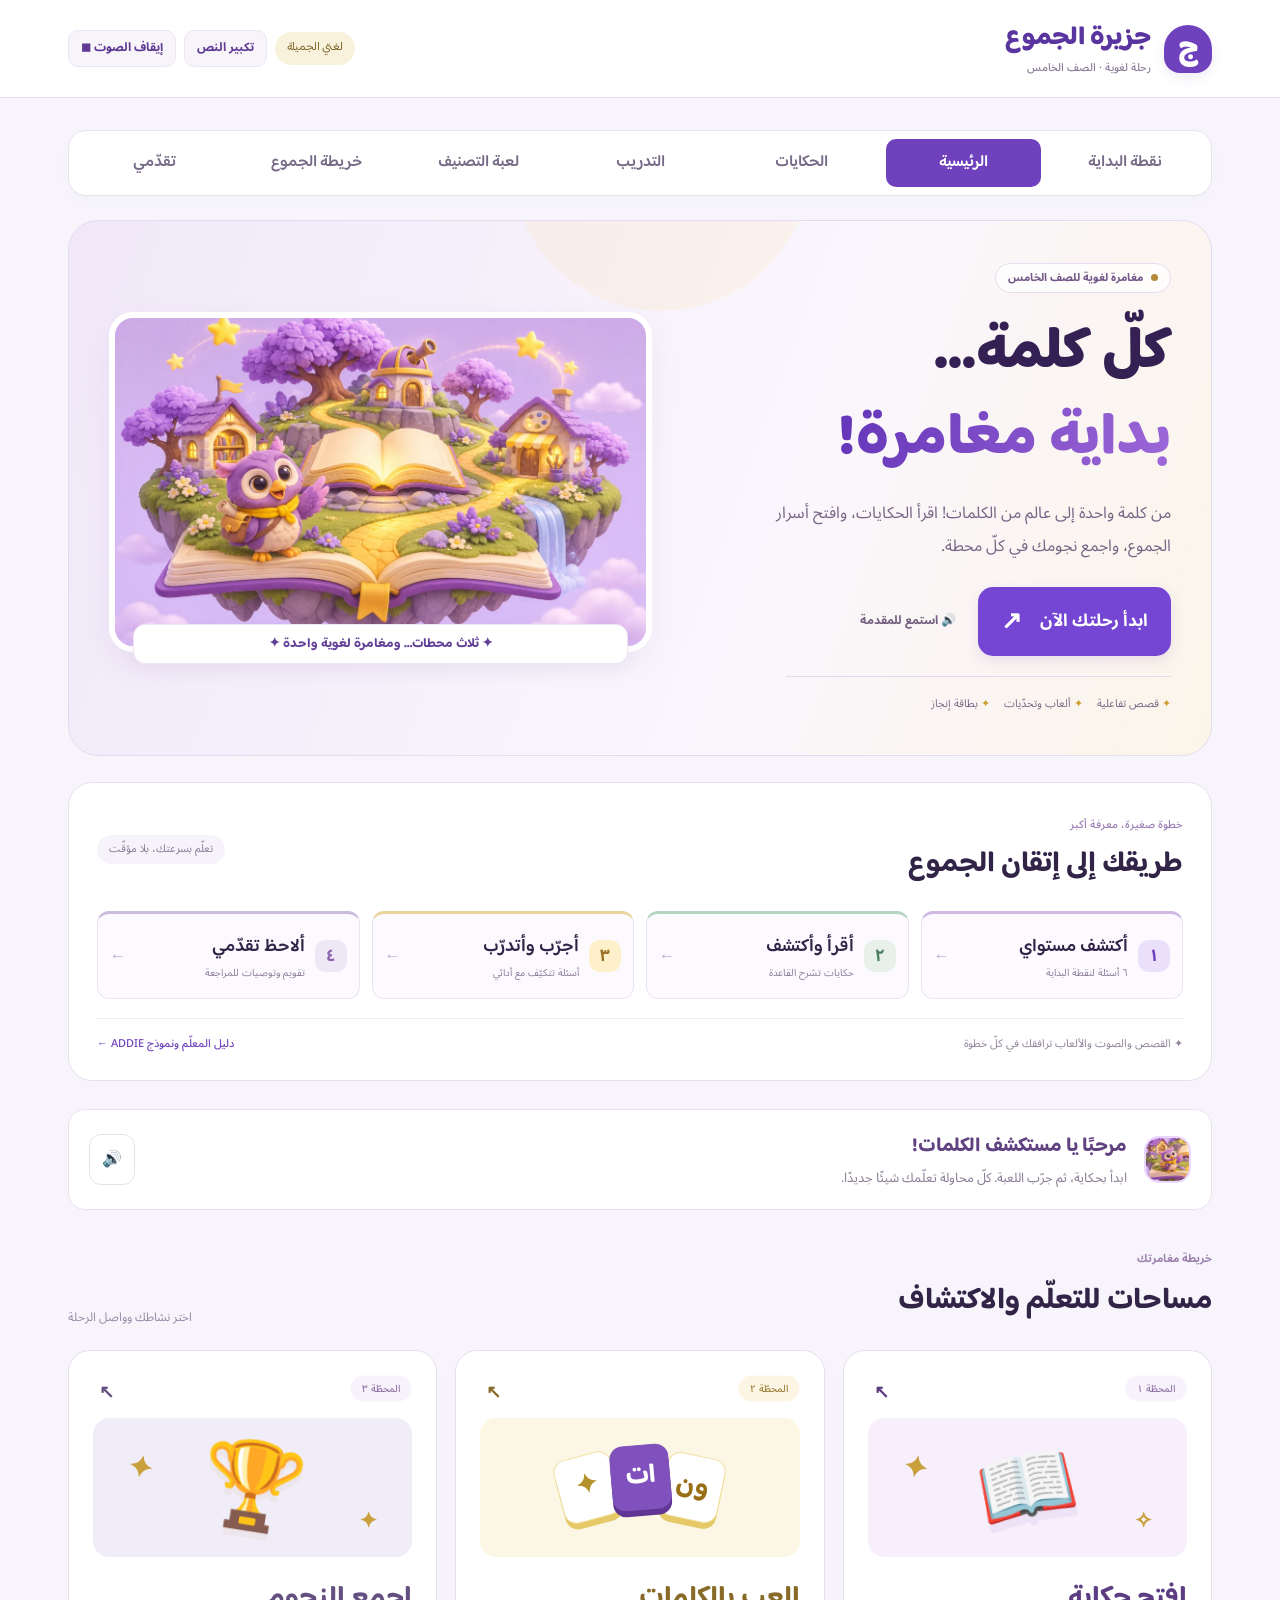
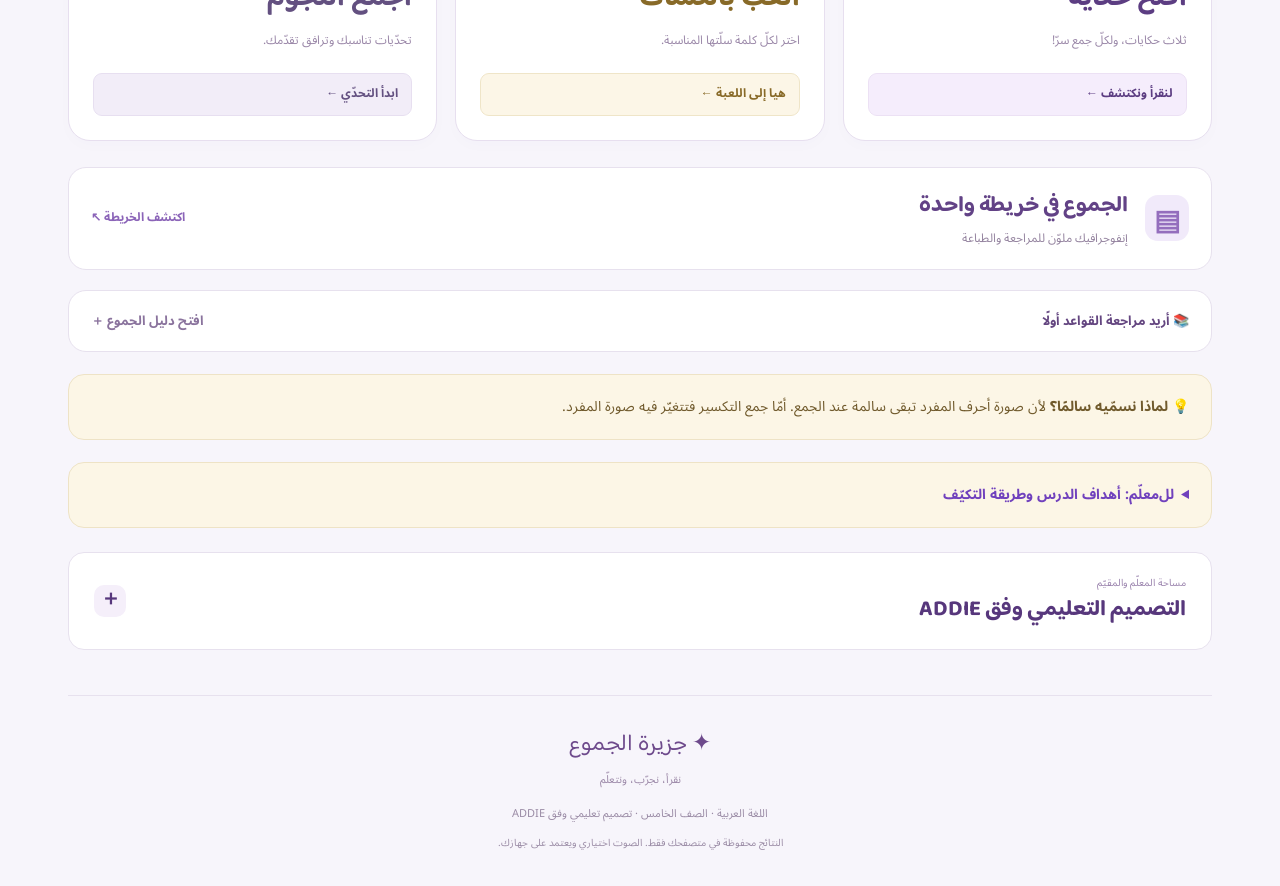
==== commit bef95f50: "Redesign plural infographic and refine activity presentation" ====
--- a/plural-quest/index.html
+++ b/plural-quest/index.html
@@ -3,4 +3,4 @@
 </style><header><div><div class="brand">✦ جزيرة الجموع <span class="tag">/ لغتي الجميلة</span></div><div class="tools"><span class="badge">الصف الخامس</span><button class="light" id="font" aria-pressed="false">تكبير النص</button><button class="light" id="stop">إيقاف الصوت ◼</button></div></div></header><main><nav aria-label="أقسام الدرس"><button class="active" data-view="learn">١ · اكتشف</button><button data-view="stories">٢ · حكايات الجموع</button><button data-view="play">٣ · العب وتعلّم</button><button data-view="game">٤ · صنّف الكلمات</button><button data-view="info">٥ · الإنفوجرافيك</button></nav>
 <section id="learn"><div class="hero"><div><div class="eyebrow"><span class="live-dot"></span> مغامرة لغوية للصف الخامس</div><h1>كلّ كلمة…<br><span>بداية مغامرة!</span></h1><p class="lead">من كلمة واحدة إلى عالم من الكلمات! اقرأ الحكايات، وافتح أسرار الجموع، واجمع نجومك في كلّ محطة.</p><div class="tools"><button id="start">ابدأ رحلتك الآن <span aria-hidden="true">↗</span></button><button class="light" id="readIntro">🔊 استمع للمقدمة</button></div><div class="hero-perks"><span>✦ قصص تفاعلية</span><span>✦ ألعاب وتحدّيات</span><span>✦ بطاقة إنجاز</span></div></div><div class="hero-art"><img src="assets/adventure.webp" width="1100" height="733" alt="جزيرة الجموع الخيالية: بومة مرشدة وكتاب كبير وبيوت تعليمية يربطها مسار ذهبي" fetchpriority="high"><div class="scene-caption">✦ ثلاث محطات… ومغامرة لغوية واحدة ✦</div></div></div><div class="guide-strip"><div class="guide-avatar" aria-hidden="true"></div><div><strong>مرحبًا يا مستكشف الكلمات!</strong><p>ابدأ بحكاية، ثم جرّب اللعبة. كلّ محاولة تعلّمك شيئًا جديدًا.</p></div><button class="light" id="guideListen" aria-label="استمع إلى رسالة الترحيب">🔊</button></div><div class="section-title journey-title"><div><span class="eyebrow">خريطة مغامرتك</span><h2>أيّ باب ستفتح اليوم؟</h2></div><span class="journey-hint">اختر محطّة وانطلق ↙</span></div><div class="quest-grid"><button class="quest-card quest-story" data-go="stories"><div class="quest-top"><span class="quest-step">المحطّة ١</span><span class="quest-arrow">↖</span></div><div class="quest-illustration" aria-hidden="true"><span class="mini-book">📖</span><i class="spark s1">✦</i><i class="spark s2">✧</i></div><h3>افتح حكاية</h3><p>ثلاث حكايات، ولكلّ جمع سرّ!</p><span class="quest-link">لنقرأ ونكتشف ←</span></button><button class="quest-card quest-game" data-go="game"><div class="quest-top"><span class="quest-step">المحطّة ٢</span><span class="quest-arrow">↖</span></div><div class="quest-illustration" aria-hidden="true"><div class="tile t1">ون</div><div class="tile t2">ات</div><div class="tile t3">✦</div></div><h3>العب بالكلمات</h3><p>اختر لكلّ كلمة سلّتها المناسبة.</p><span class="quest-link">هيا إلى اللعبة ←</span></button><button class="quest-card quest-challenge" data-go="play"><div class="quest-top"><span class="quest-step">المحطّة ٣</span><span class="quest-arrow">↖</span></div><div class="quest-illustration" aria-hidden="true"><span class="mini-trophy">🏆</span><i class="spark s1">✦</i><i class="spark s2">✦</i></div><h3>اجمع النجوم</h3><p>تحدّيات تناسبك وترافق تقدّمك.</p><span class="quest-link">ابدأ التحدّي ←</span></button></div><button class="map-banner" data-go="info"><span class="map-icon" aria-hidden="true">▤</span><span><strong>الجموع في خريطة واحدة</strong><small>إنفوجرافيك ملوّن للمراجعة والطباعة</small></span><span class="map-end">اكتشف الخريطة ↖</span></button><details class="rules-drawer"><summary><span>📚 أريد مراجعة القواعد أولًا</span><span>افتح دليل الجموع ＋</span></summary><div id="lessonCards" class="cards"></div></details><div class="note">💡 <strong>لماذا نسمّيه سالمًا؟</strong> لأن صورة أحرف المفرد تبقى سالمة عند الجمع. أمّا جمع التكسير فتتغيّر فيه صورة المفرد.</div><details class="note"><summary>لل‌معلّم: أهداف الدرس وطريقة التكيّف</summary><p>يميّز الطالب أنواع الجموع، ويحوّل المفرد إلى جمع مناسب، ويختار الصيغة الملائمة في جملة. تبدأ الجولة بالتصنيف؛ بعد إجابتين صحيحتين متتاليتين تظهر أسئلة تطبيقية. عند الخطأ يظهر تفسير، ثم تدريب داعم من النوع نفسه. يتبع ذلك تحدٍّ من ثلاثة أسئلة. يُحفظ آخر إنجاز على هذا المتصفح فقط.</p></details></section>
 <section id="stories" class="hidden"><div class="story-heading"><span class="eyebrow">نقرأ، نتخيّل، ثم نكتشف</span><h2>لكلّ جمع حكاية</h2><p>اختر حكايتك، واضغط الكلمات الملوّنة لتكتشف سرّها.</p></div><div id="storyTabs" class="story-tabs"></div><div id="storyContent"></div></section><section id="play" class="hidden"><div class="section-title"><h2>مختبر الكلمات</h2><span class="badge" id="level">مستكشف</span></div><div class="panel"><div class="stats"><span id="counter"></span><span id="score"></span></div><div class="progress"><i id="bar"></i></div><div id="quiz"><p class="tag" id="instruction"></p><h2 class="question" id="question"></h2><button class="light" id="speakQ">🔊 اقرأ السؤال</button><div class="options" id="options" style="margin-top:20px"></div><div id="feedback" class="feedback" aria-live="polite"></div><button id="next" class="hidden">تابع ←</button></div><div id="result" class="hidden"></div></div><p style="text-align:center;color:var(--muted)">لا يوجد مؤقّت؛ خذ وقتك في التفكير 🌱</p></section>
-<section id="game" class="hidden"><div class="story-heading"><span class="eyebrow">لعبة سلال الكلمات</span><h2>لكلّ كلمة سلّتها!</h2><p>اقرأ الكلمة ثم اختر نوع الجمع. جرّب حتى تصل إلى الإجابة الصحيحة.</p></div><div class="panel"><div class="stats"><span id="gameCount"></span><span id="gamePoints"></span></div><div class="progress"><i id="gameBar"></i></div><div id="gameBody"></div></div></section><section id="info" class="hidden"><div class="tools no-print" style="justify-content:space-between;margin-bottom:20px"><p>خريطة الدرس في صفحة واحدة</p><button onclick="window.print()">طباعة / حفظ PDF ↓</button></div><div class="info-head"><div>لغتي الجميلة · الصف الخامس</div><h2>الجموع في خريطة واحدة</h2><p>الجمع: ما دلّ على ثلاثة فأكثر</p></div><div id="infoCards" class="cards"></div><div class="note"><strong>مفتاح التمييز 🔑</strong><br>ارجع إلى المفرد أولًا: هل بقيت صورته مع زيادة ون / ين أو ات؟ أم تغيّرت صورته؟<br><strong>انتبه:</strong> النهاية وحدها لا تكفي؛ «أبيات» جمع تكسير، ومفردها «بيت».</div><div class="note">جمع المذكر السالم: نونه مفتوحة، مثل «المعلّمونَ، المعلّمينَ».<br>جمع المؤنث السالم: تُحذف التاء المربوطة من المفرد قبل إضافة «ات»: مرابطة ← مرابطات.</div></section><div id="saved" class="tag" style="margin-top:25px"></div><div class="footer">مبني على الصفحة المرفقة · أمثلة وتدريبات إضافية لتثبيت التعلّم<br>الصوت اختياري ويعتمد على دعم جهازك للقراءة العربية.</div></main><link rel="stylesheet" href="theme.css?v=adventure3"><script src="app.js?v=purple2"></script><script src="stories.js?v=purple2"></script><script src="activities.js?v=adventure3"></script><link rel="stylesheet" href="addie.css?v=1"><script src="addie-model.js?v=1"></script><script src="addie.js?v=1"></script><link rel="stylesheet" href="polish.css?v=1"><script src="polish.js?v=1"></script></html>
+<section id="game" class="hidden"><div class="story-heading"><span class="eyebrow">لعبة سلال الكلمات</span><h2>لكلّ كلمة سلّتها!</h2><p>اقرأ الكلمة ثم اختر نوع الجمع. جرّب حتى تصل إلى الإجابة الصحيحة.</p></div><div class="panel"><div class="stats"><span id="gameCount"></span><span id="gamePoints"></span></div><div class="progress"><i id="gameBar"></i></div><div id="gameBody"></div></div></section><section id="info" class="hidden"><div class="tools no-print" style="justify-content:space-between;margin-bottom:20px"><p>خريطة الدرس في صفحة واحدة</p><button onclick="window.print()">طباعة / حفظ PDF ↓</button></div><div class="info-head"><div>لغتي الجميلة · الصف الخامس</div><h2>الجموع في خريطة واحدة</h2><p>الجمع: ما دلّ على ثلاثة فأكثر</p></div><div id="infoCards" class="cards"></div><div class="note"><strong>مفتاح التمييز 🔑</strong><br>ارجع إلى المفرد أولًا: هل بقيت صورته مع زيادة ون / ين أو ات؟ أم تغيّرت صورته؟<br><strong>انتبه:</strong> النهاية وحدها لا تكفي؛ «أبيات» جمع تكسير، ومفردها «بيت».</div><div class="note">جمع المذكر السالم: نونه مفتوحة، مثل «المعلّمونَ، المعلّمينَ».<br>جمع المؤنث السالم: تُحذف التاء المربوطة من المفرد قبل إضافة «ات»: مرابطة ← مرابطات.</div></section><div id="saved" class="tag" style="margin-top:25px"></div><div class="footer">مبني على الصفحة المرفقة · أمثلة وتدريبات إضافية لتثبيت التعلّم<br>الصوت اختياري ويعتمد على دعم جهازك للقراءة العربية.</div></main><link rel="stylesheet" href="theme.css?v=adventure3"><script src="app.js?v=purple2"></script><script src="stories.js?v=purple2"></script><script src="activities.js?v=poster2"></script><link rel="stylesheet" href="addie.css?v=1"><script src="addie-model.js?v=1"></script><script src="addie.js?v=1"></script><link rel="stylesheet" href="polish.css?v=1"><script src="polish.js?v=1"></script><link rel="stylesheet" href="infographic.css?v=1"><script src="infographic.js?v=1"></script></html>
--- a/plural-quest/infographic.css
+++ b/plural-quest/infographic.css
@@ -0,0 +1,10 @@
+/* A self-contained printable learning poster; included in downloaded HTML too. */
+.iq-poster{--poster-ink:#322744;--poster-muted:#80728d;background:#fff;border:1px solid #e7e0ee;border-radius:28px;padding:36px;color:var(--poster-ink);font-family:'Noto Sans Arabic',Tahoma,Arial,sans-serif;box-shadow:0 14px 45px #40245b07;overflow:hidden}.iq-poster *{box-sizing:border-box}.iq-poster .iq-heading{background:transparent;box-shadow:none;border:0;display:flex;justify-content:space-between;align-items:center;gap:24px;padding:0 0 27px;margin:0;border-bottom:1px solid #eae3f0}.iq-kicker{font-size:11px;letter-spacing:0;color:#977bad}.iq-heading h2{font-family:'Baloo Bhaijaan 2',Tahoma,sans-serif;font-size:42px;line-height:1.5;font-weight:700;letter-spacing:0;margin:12px 0 8px;color:#352445}.iq-heading h2 span{display:block;color:#8051af}.iq-heading p{font-size:13px;line-height:2;margin:8px 0 0;color:var(--poster-muted)}.iq-definition{display:flex;flex-direction:column;align-items:center;justify-content:center;flex-shrink:0;width:124px;height:124px;border-radius:30px;background:#f4edf9;color:#7d4caa;border:1px solid #e8d9f2;transform:rotate(-4deg)}.iq-definition>span{font-family:Tahoma,sans-serif;font-size:56px;line-height:1.2;font-weight:bold}.iq-plus{font-size:32px;vertical-align:top}.iq-definition small{font-size:11px;margin-top:8px}.iq-intro{display:flex;align-items:center;justify-content:center;gap:22px;padding:20px;margin:22px 0 25px;border:1px solid #ede7f3;background:#fbf9fd;border-radius:14px;font-size:13px;color:#766087}.iq-intro i{font-style:normal;color:#b5a2c4}.iq-grid{display:grid;grid-template-columns:repeat(3,minmax(0,1fr));gap:18px}.iq-card{--accent:#7552aa;--tint:#f5effb;--border:#e4d7f1;background:#fff;border:1px solid var(--border);border-radius:22px;padding:23px 20px 0;overflow:hidden;display:flex;flex-direction:column;min-width:0;border-top:5px solid var(--accent)}.iq-feminine{--accent:#3e8a81;--tint:#edf7f4;--border:#d3e8e0}.iq-broken{--accent:#ac7c2b;--tint:#fdf6e5;--border:#eee0bd}.iq-card-top{display:flex;justify-content:space-between;align-items:center;height:38px;gap:12px}.iq-number{font-family:Tahoma,sans-serif;font-size:13px;color:var(--accent);opacity:.7}.iq-symbol{padding:3px 12px;border:1px solid var(--border);border-radius:10px;font-family:'Baloo Bhaijaan 2',Tahoma,sans-serif;font-size:22px;font-weight:600;background:var(--tint);color:var(--accent)}.iq-card h3{font-family:'Baloo Bhaijaan 2',Tahoma,sans-serif;font-size:26px;color:var(--accent);line-height:1.5;margin:15px 0 9px;white-space:nowrap}.iq-status{font-size:10px;color:var(--accent);background:var(--tint);border-radius:20px;align-self:flex-start;padding:3px 11px}.iq-description{font-size:12px;line-height:2.2;color:var(--poster-muted);margin:15px 0;min-height:80px}.iq-rule{background:var(--tint);border-radius:13px;padding:13px 15px;min-height:109px;border:1px solid var(--border)}.iq-rule small{font-size:10px;color:var(--accent);font-weight:600}.iq-rule p{margin:6px 0 0;font-size:12px;line-height:2.1;color:#6c6077}.iq-rule b{color:var(--accent)}.iq-art{padding:12px 0 3px}.iq-art svg{display:block;width:100%;height:118px}.iq-pair-head,.iq-pairs>div{display:grid;grid-template-columns:minmax(0,1fr) 20px minmax(0,1fr);gap:5px;align-items:center;text-align:center}.iq-pair-head{font-size:10px;color:#aa98b4;padding:8px 0;border-bottom:1px solid var(--border)}.iq-pairs{margin-bottom:18px}.iq-pairs>div{min-height:51px;padding:8px 0;border-bottom:1px solid #f0ebf4;font-size:19px;font-family:'Baloo Bhaijaan 2',Tahoma,sans-serif;line-height:1.7}.iq-pairs>div:last-child{border:0}.iq-pairs span{color:#8d7b99}.iq-pairs strong{color:var(--accent);font-weight:600}.iq-pairs i{font-style:normal;font-size:14px;color:#baa8c6}.iq-card-note{margin:auto -20px 0;padding:14px 18px;background:var(--tint);color:var(--accent);font-size:11px;line-height:2;min-height:75px;border-top:1px solid var(--border)}.iq-key{display:grid;grid-template-columns:1fr 1.5fr;gap:24px;border:1px solid #e8deef;border-radius:19px;padding:21px 24px;margin:24px 0 0;background:#f9f5fc}.iq-key-heading{display:flex;align-items:center;gap:14px}.iq-key-heading>span{display:grid;place-items:center;flex-shrink:0;width:41px;height:45px;border-radius:13px;background:#eee1f7;color:#9060b4;font-size:27px}.iq-key small{color:#a185b3;font-size:10px}.iq-key h3{font-family:'Baloo Bhaijaan 2',Tahoma,sans-serif;margin:4px 0;font-size:24px;line-height:1.6;color:#684585}.iq-key-body{display:grid;grid-template-columns:1fr 1fr;gap:20px}.iq-key p{margin:0;font-size:11px;color:#94809f;line-height:2.2}.iq-key strong{font-size:12px;font-weight:500;color:#6e567f}.iq-footer{background:transparent;box-shadow:none;display:flex;justify-content:space-between;gap:16px;padding:22px 0 0;border:0;margin:0;font-size:10px;color:#b09cbd}.iq-toolbar{margin-top:15px;gap:10px;align-items:center}.iq-toolbar>p{margin-left:auto}.iq-toolbar strong{display:block;font-family:'Baloo Bhaijaan 2',Tahoma,sans-serif;color:#5e3d7d;font-size:25px}.iq-toolbar small{display:block;font-size:11px;color:#9b88a8}.iq-toolbar button{font-size:12px;padding:10px 16px}
+/* More composed site surfaces and a stronger primary hierarchy. */
+body{background:#f7f5fb}header .brand-mark{border-radius:50% 50% 16px 16px}nav{border-radius:18px;padding:8px;background:#fff;box-shadow:0 6px 18px #53396b04}.hero{background:linear-gradient(110deg,#f0e8f8 0%,#faf6fd 60%,#fbf5e9);padding:40px;border-radius:30px;margin-bottom:26px}.hero h1{line-height:1.45}.hero-art img{border-width:6px;border-radius:24px}.hero-perks{padding-top:17px;border-top:1px solid #e4d9ed;max-width:385px}.path-heading h2{font-size:29px}.learning-steps button{border-top:3px solid #d1b8e5;background:#fcfaff;min-height:88px}.learning-steps button:nth-child(2){border-top-color:#b5d5c0}.learning-steps button:nth-child(3){border-top-color:#ebd49b}.learning-steps button:nth-child(4){border-top-color:#c9bcdf}.quest-card{background:#fff!important;border:1px solid #e7dfef!important;box-shadow:0 5px 15px #50336904!important;border-radius:22px;padding:24px!important}.quest-card:hover{box-shadow:0 10px 24px #5033690b!important;border-color:#ccb5e1!important}.quest-card .quest-illustration{background:#f7f0fc;border-radius:16px;height:139px;margin:16px 0}.quest-game .quest-illustration{background:#fcf6e5}.quest-challenge .quest-illustration{background:#f1edf8}.quest-top .quest-step{background:#f7f2fb;color:#9276a8}.quest-game .quest-step{background:#fcf5e3;color:#9d823b}.quest-link{display:flex;justify-content:space-between;background:#f5edfc;border:1px solid #ece1f4;font-size:12px;max-width:none;padding:9px 13px;margin-top:20px}.quest-game .quest-link{background:#fcf6e7;border-color:#efe5c8}.quest-challenge .quest-link{background:#f2edf8;border-color:#e7dff0}.quest-card h3{font-size:28px}.quest-card p{font-size:12px;color:#9a87a8;margin-bottom:0}.guide-strip{padding:18px 20px;background:#fff;border:1px solid #e9e1f0;border-radius:17px}.story-paper{box-shadow:0 5px 16px #53396b03}.story-question{padding:18px;margin-top:16px;border:1px solid #ede5f3;border-radius:15px;background:#fdfbff}.story-question h4{font-family:'Baloo Bhaijaan 2',Tahoma,sans-serif;font-size:22px;color:#674683}.story-feedback:empty{min-height:0}.story-feedback:not(:empty){margin-top:12px;padding:10px 12px;border-radius:10px;background:#f2edf7;min-height:0}.story-tip{border:1px solid #eee4c7}.story-paper .story-visual{padding:12px;background:#f8f3fc;border:1px solid #eae1f1}.story-heading .eyebrow{display:inline-block;padding:3px 12px;border-radius:20px;background:#f1e9f8}.section-title h2{font-size:30px}.panel{box-shadow:0 8px 28px #52306c04}.footer{background:transparent}
+@media(min-width:801px) and (max-width:1050px){.iq-poster{padding:26px}.iq-card{padding:18px 14px 0}.iq-card h3{font-size:23px}.iq-card-note{margin-right:-14px;margin-left:-14px}.iq-description{min-height:104px}.iq-rule{min-height:128px}.iq-key{grid-template-columns:1fr}.iq-pairs>div{font-size:18px}.hero{padding:30px}}
+@media(max-width:800px){.iq-poster{padding:22px;border-radius:23px}.iq-heading h2{font-size:32px;line-height:1.6;margin-top:10px}.iq-poster .iq-heading{gap:14px;padding-bottom:20px;align-items:start}.iq-heading p{font-size:11px;line-height:2.2}.iq-kicker{font-size:9px}.iq-definition{width:75px;height:86px;border-radius:20px;margin-top:10px}.iq-definition>span{font-size:35px}.iq-plus{font-size:21px}.iq-definition small{font-size:8px}.iq-intro{gap:10px;padding:14px 8px;font-size:10px;margin:20px 0}.iq-grid{grid-template-columns:1fr;gap:19px}.iq-card{padding:23px 23px 0;max-width:520px;width:100%;margin:0 auto}.iq-card h3{font-size:29px;white-space:normal}.iq-description{min-height:0;font-size:13px;line-height:2.1;margin:15px 0}.iq-rule{min-height:0;padding:15px}.iq-rule p{font-size:13px}.iq-art svg{height:139px}.iq-pair-head{font-size:11px}.iq-pairs>div{font-size:23px;min-height:54px}.iq-card-note{min-height:0;margin-right:-23px;margin-left:-23px;padding:15px 23px;font-size:12px}.iq-key{grid-template-columns:1fr;gap:17px;padding:20px}.iq-key h3{font-size:23px}.iq-key-body{grid-template-columns:1fr;gap:15px;border-top:1px solid #e6d9ee;padding-top:16px}.iq-key p{font-size:12px}.iq-key strong{font-size:13px}.iq-footer{font-size:9px;display:block;text-align:center;line-height:2.2}.iq-footer>span{display:block}.iq-toolbar{display:grid;grid-template-columns:repeat(2,minmax(0,1fr));gap:9px}.iq-toolbar>p{grid-column:1/-1;margin:0 0 9px}.iq-toolbar button{font-size:11px;padding:9px 10px;margin:0}.hero{padding:27px 23px}.learning-steps button{min-height:85px}.path-heading h2{font-size:25px}.quest-grid{gap:16px}.quest-card{padding:22px!important;min-height:0}.quest-card .quest-illustration{position:relative;inset:auto;width:100%;height:145px;opacity:1;margin:15px 0}.quest-card h3,.quest-card p{max-width:none}.quest-card h3{margin-top:0;font-size:28px}.quest-card p{font-size:13px}.quest-link{max-width:none;margin-top:17px}.mini-book,.mini-trophy{font-size:76px}.quest-illustration .spark.s1{left:24%}.quest-illustration .spark.s2{right:24%}.guide-strip{padding:15px;gap:10px}.story-question{padding:15px}.story-question h4{font-size:21px}}
+@media(max-width:380px){.iq-poster{padding:17px}.iq-heading h2{font-size:27px}.iq-definition{width:60px;height:75px}.iq-definition>span{font-size:30px}.iq-definition small{font-size:7px}.iq-intro{font-size:9px;gap:7px}.iq-card{padding-right:19px;padding-left:19px}.iq-card-note{margin-right:-19px;margin-left:-19px;padding-right:19px;padding-left:19px}.iq-card h3{font-size:27px}.iq-footer{font-size:8px}}
+@media print{@page{size:A4 landscape;margin:9mm}html,body{background:#fff!important;margin:0!important;padding:0!important;font-size:11px}body>header,body>main>nav,.no-print,.footer,#saved{display:none!important}main{max-width:none!important;width:100%!important;margin:0!important;padding:0!important}#learn,#stories,#play,#game,#assessment{display:none!important}#info{display:block!important;margin:0!important;padding:0!important}.iq-toolbar{display:none!important}.iq-poster{padding:7px 10px!important;border:0!important;border-radius:0!important;box-shadow:none!important;print-color-adjust:exact;-webkit-print-color-adjust:exact;overflow:visible!important}.iq-poster .iq-heading{display:flex!important;padding-bottom:9px!important;gap:15px!important}.iq-heading h2{font-size:27px!important;line-height:1.3!important;margin:5px 0!important}.iq-heading h2 span{display:inline!important}.iq-heading p{font-size:9px!important;margin:3px 0!important}.iq-kicker{font-size:8px!important}.iq-definition{width:57px!important;height:57px!important;border-radius:15px!important;margin:0!important}.iq-definition>span{font-size:28px!important}.iq-plus{font-size:17px!important}.iq-definition small{font-size:7px!important;margin-top:2px!important}.iq-intro{display:flex!important;padding:7px!important;margin:9px 0!important;font-size:9px!important;gap:20px!important}.iq-grid{display:grid!important;grid-template-columns:repeat(3,minmax(0,1fr))!important;gap:12px!important}.iq-card{padding:10px 13px 0!important;border-radius:14px!important;border-top-width:3px!important;max-width:none!important;break-inside:avoid}.iq-card-top{height:24px!important}.iq-number{font-size:10px!important}.iq-symbol{font-size:17px!important;padding:0 8px!important}.iq-card h3{font-size:22px!important;margin:7px 0 4px!important;white-space:nowrap!important}.iq-status{font-size:8px!important;padding:1px 8px!important}.iq-description{font-size:9px!important;line-height:1.9!important;min-height:36px!important;margin:8px 0!important}.iq-rule{padding:8px 10px!important;min-height:58px!important}.iq-rule small{font-size:8px!important}.iq-rule p{font-size:9px!important;margin-top:3px!important;line-height:1.9!important}.iq-art{padding:6px 0 0!important}.iq-art svg{height:68px!important}.iq-pair-head{padding:4px 0!important;font-size:8px!important}.iq-pairs{margin-bottom:7px!important}.iq-pairs>div{font-size:17px!important;min-height:26px!important;padding:3px 0!important;line-height:1.5!important}.iq-pairs i{font-size:11px!important}.iq-card-note{margin:0 -13px!important;padding:8px 12px!important;min-height:35px!important;font-size:8px!important;line-height:1.8!important}.iq-key{display:grid!important;grid-template-columns:1fr 1.6fr!important;gap:15px!important;margin-top:11px!important;padding:10px 14px!important;break-inside:avoid}.iq-key-heading{gap:10px!important}.iq-key-heading>span{width:30px!important;height:32px!important;font-size:20px!important}.iq-key h3{font-size:18px!important;margin:2px 0!important}.iq-key small{font-size:8px!important}.iq-key-body{display:grid!important;grid-template-columns:1fr 1fr!important;gap:16px!important;border:0!important;padding:0!important}.iq-key p,.iq-key strong{font-size:9px!important;line-height:1.9!important}.iq-footer{display:flex!important;font-size:8px!important;padding-top:10px!important}body.printing-certificate #info{display:none!important}}
+/* Isolate poster header from the application's site-header layout. */
+.iq-poster .iq-heading>div{max-width:none;margin:0;padding:0;display:block}.iq-poster .iq-heading>.iq-definition{display:flex;flex-direction:column;align-items:center;justify-content:center}@media(max-width:800px){.iq-poster .iq-heading>.iq-definition{margin-top:10px}}@media print{.iq-poster .iq-heading>div{padding:0!important;margin:0!important}}
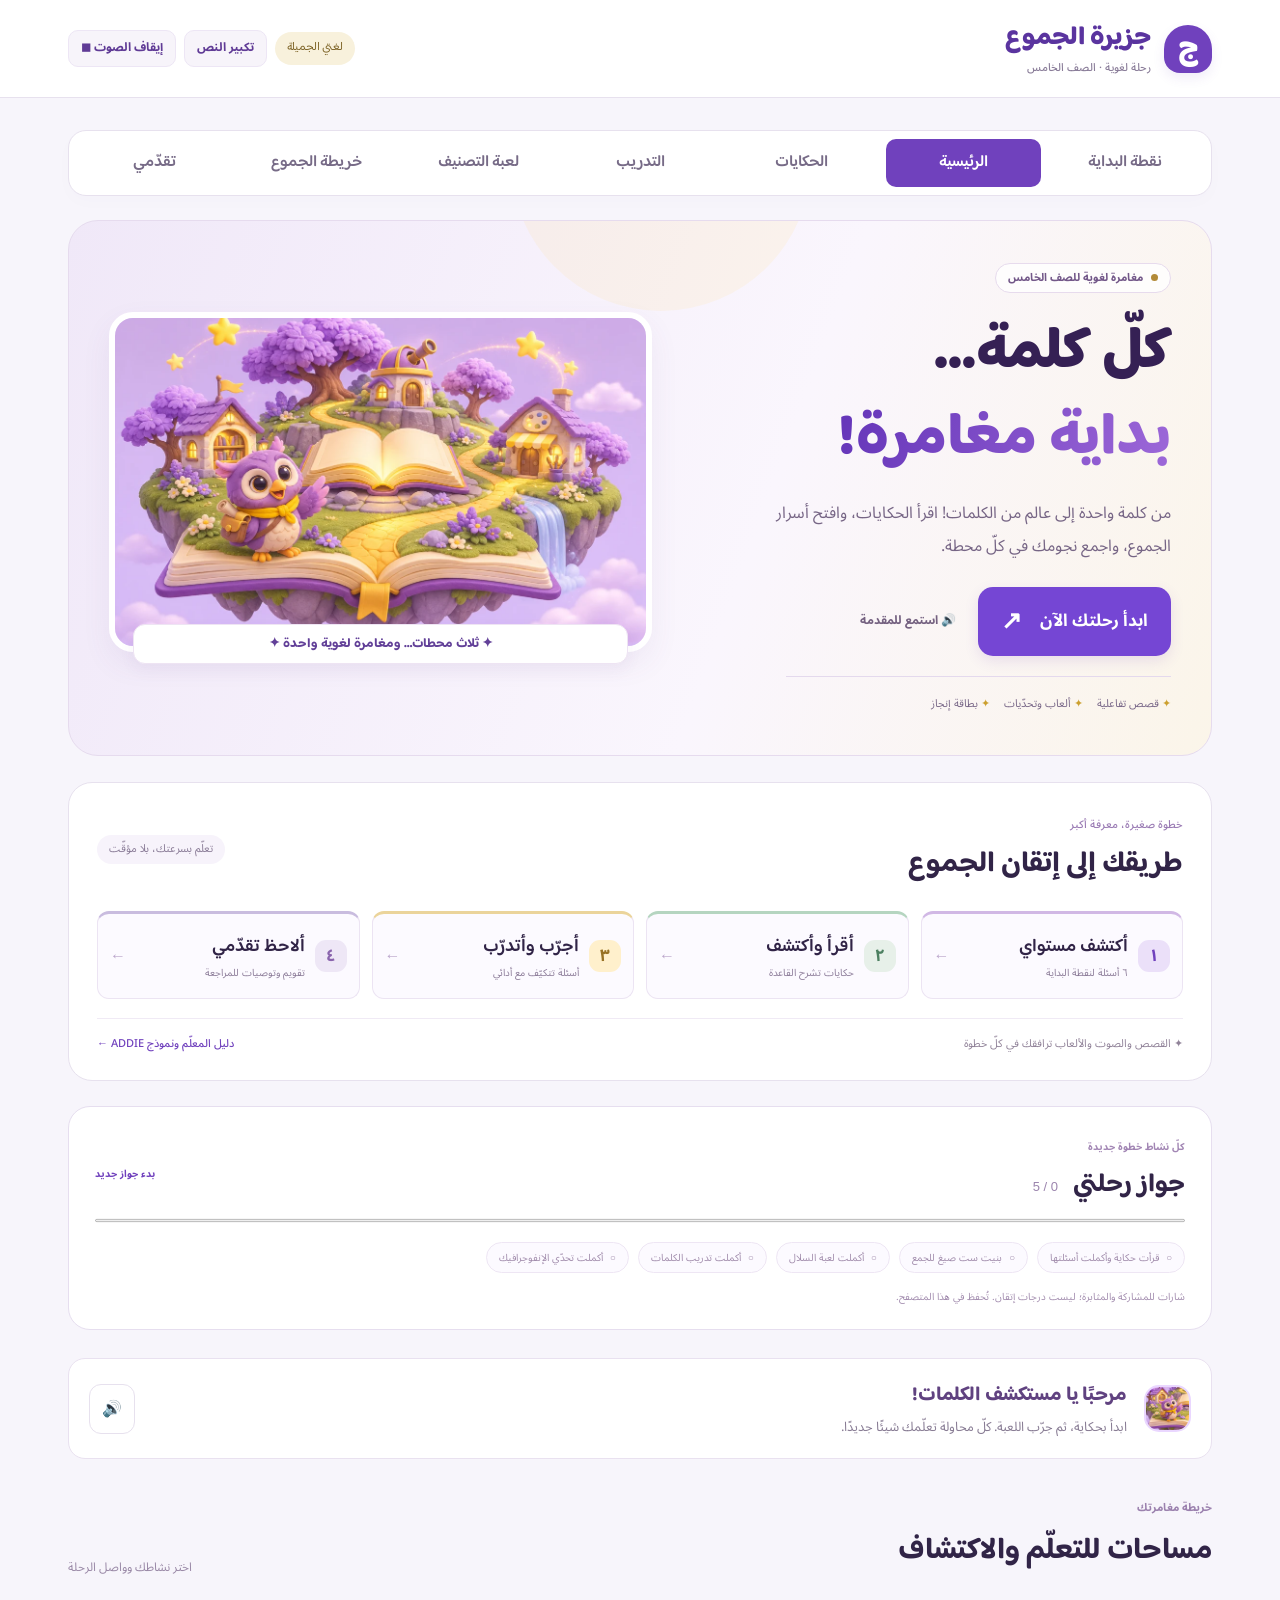
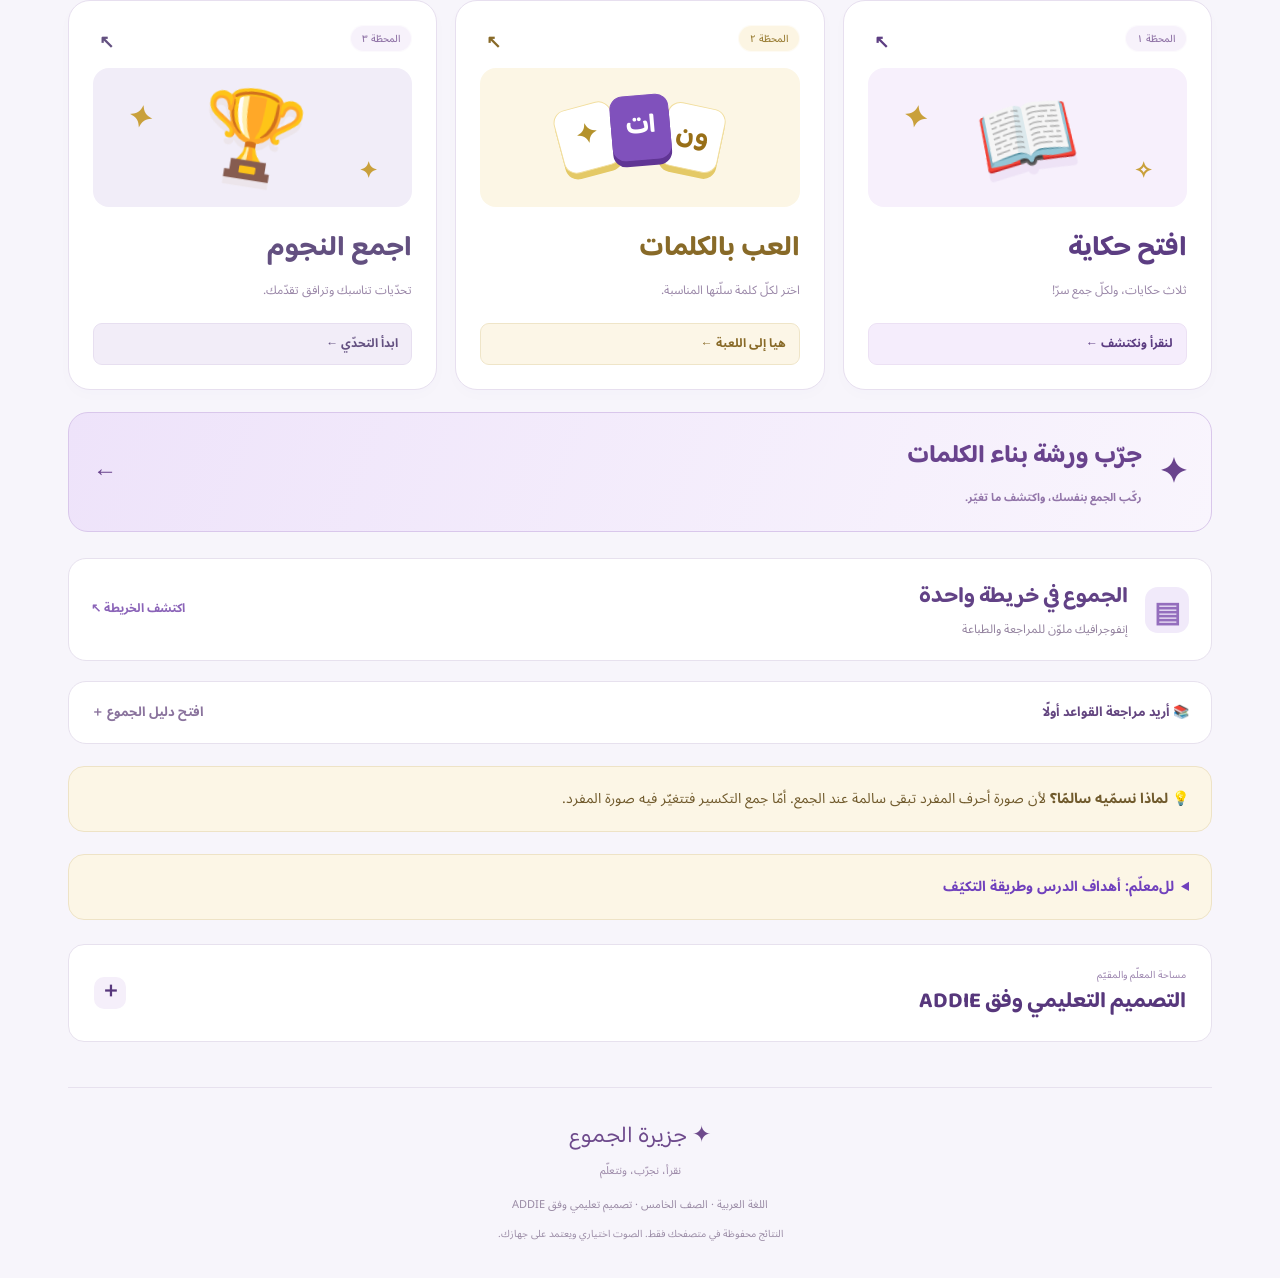
==== commit 00b5c460: "Add interactive word workshop, infographic challenge and journey badges" ====
--- a/plural-quest/index.html
+++ b/plural-quest/index.html
@@ -3,4 +3,4 @@
 </style><header><div><div class="brand">✦ جزيرة الجموع <span class="tag">/ لغتي الجميلة</span></div><div class="tools"><span class="badge">الصف الخامس</span><button class="light" id="font" aria-pressed="false">تكبير النص</button><button class="light" id="stop">إيقاف الصوت ◼</button></div></div></header><main><nav aria-label="أقسام الدرس"><button class="active" data-view="learn">١ · اكتشف</button><button data-view="stories">٢ · حكايات الجموع</button><button data-view="play">٣ · العب وتعلّم</button><button data-view="game">٤ · صنّف الكلمات</button><button data-view="info">٥ · الإنفوجرافيك</button></nav>
 <section id="learn"><div class="hero"><div><div class="eyebrow"><span class="live-dot"></span> مغامرة لغوية للصف الخامس</div><h1>كلّ كلمة…<br><span>بداية مغامرة!</span></h1><p class="lead">من كلمة واحدة إلى عالم من الكلمات! اقرأ الحكايات، وافتح أسرار الجموع، واجمع نجومك في كلّ محطة.</p><div class="tools"><button id="start">ابدأ رحلتك الآن <span aria-hidden="true">↗</span></button><button class="light" id="readIntro">🔊 استمع للمقدمة</button></div><div class="hero-perks"><span>✦ قصص تفاعلية</span><span>✦ ألعاب وتحدّيات</span><span>✦ بطاقة إنجاز</span></div></div><div class="hero-art"><img src="assets/adventure.webp" width="1100" height="733" alt="جزيرة الجموع الخيالية: بومة مرشدة وكتاب كبير وبيوت تعليمية يربطها مسار ذهبي" fetchpriority="high"><div class="scene-caption">✦ ثلاث محطات… ومغامرة لغوية واحدة ✦</div></div></div><div class="guide-strip"><div class="guide-avatar" aria-hidden="true"></div><div><strong>مرحبًا يا مستكشف الكلمات!</strong><p>ابدأ بحكاية، ثم جرّب اللعبة. كلّ محاولة تعلّمك شيئًا جديدًا.</p></div><button class="light" id="guideListen" aria-label="استمع إلى رسالة الترحيب">🔊</button></div><div class="section-title journey-title"><div><span class="eyebrow">خريطة مغامرتك</span><h2>أيّ باب ستفتح اليوم؟</h2></div><span class="journey-hint">اختر محطّة وانطلق ↙</span></div><div class="quest-grid"><button class="quest-card quest-story" data-go="stories"><div class="quest-top"><span class="quest-step">المحطّة ١</span><span class="quest-arrow">↖</span></div><div class="quest-illustration" aria-hidden="true"><span class="mini-book">📖</span><i class="spark s1">✦</i><i class="spark s2">✧</i></div><h3>افتح حكاية</h3><p>ثلاث حكايات، ولكلّ جمع سرّ!</p><span class="quest-link">لنقرأ ونكتشف ←</span></button><button class="quest-card quest-game" data-go="game"><div class="quest-top"><span class="quest-step">المحطّة ٢</span><span class="quest-arrow">↖</span></div><div class="quest-illustration" aria-hidden="true"><div class="tile t1">ون</div><div class="tile t2">ات</div><div class="tile t3">✦</div></div><h3>العب بالكلمات</h3><p>اختر لكلّ كلمة سلّتها المناسبة.</p><span class="quest-link">هيا إلى اللعبة ←</span></button><button class="quest-card quest-challenge" data-go="play"><div class="quest-top"><span class="quest-step">المحطّة ٣</span><span class="quest-arrow">↖</span></div><div class="quest-illustration" aria-hidden="true"><span class="mini-trophy">🏆</span><i class="spark s1">✦</i><i class="spark s2">✦</i></div><h3>اجمع النجوم</h3><p>تحدّيات تناسبك وترافق تقدّمك.</p><span class="quest-link">ابدأ التحدّي ←</span></button></div><button class="map-banner" data-go="info"><span class="map-icon" aria-hidden="true">▤</span><span><strong>الجموع في خريطة واحدة</strong><small>إنفوجرافيك ملوّن للمراجعة والطباعة</small></span><span class="map-end">اكتشف الخريطة ↖</span></button><details class="rules-drawer"><summary><span>📚 أريد مراجعة القواعد أولًا</span><span>افتح دليل الجموع ＋</span></summary><div id="lessonCards" class="cards"></div></details><div class="note">💡 <strong>لماذا نسمّيه سالمًا؟</strong> لأن صورة أحرف المفرد تبقى سالمة عند الجمع. أمّا جمع التكسير فتتغيّر فيه صورة المفرد.</div><details class="note"><summary>لل‌معلّم: أهداف الدرس وطريقة التكيّف</summary><p>يميّز الطالب أنواع الجموع، ويحوّل المفرد إلى جمع مناسب، ويختار الصيغة الملائمة في جملة. تبدأ الجولة بالتصنيف؛ بعد إجابتين صحيحتين متتاليتين تظهر أسئلة تطبيقية. عند الخطأ يظهر تفسير، ثم تدريب داعم من النوع نفسه. يتبع ذلك تحدٍّ من ثلاثة أسئلة. يُحفظ آخر إنجاز على هذا المتصفح فقط.</p></details></section>
 <section id="stories" class="hidden"><div class="story-heading"><span class="eyebrow">نقرأ، نتخيّل، ثم نكتشف</span><h2>لكلّ جمع حكاية</h2><p>اختر حكايتك، واضغط الكلمات الملوّنة لتكتشف سرّها.</p></div><div id="storyTabs" class="story-tabs"></div><div id="storyContent"></div></section><section id="play" class="hidden"><div class="section-title"><h2>مختبر الكلمات</h2><span class="badge" id="level">مستكشف</span></div><div class="panel"><div class="stats"><span id="counter"></span><span id="score"></span></div><div class="progress"><i id="bar"></i></div><div id="quiz"><p class="tag" id="instruction"></p><h2 class="question" id="question"></h2><button class="light" id="speakQ">🔊 اقرأ السؤال</button><div class="options" id="options" style="margin-top:20px"></div><div id="feedback" class="feedback" aria-live="polite"></div><button id="next" class="hidden">تابع ←</button></div><div id="result" class="hidden"></div></div><p style="text-align:center;color:var(--muted)">لا يوجد مؤقّت؛ خذ وقتك في التفكير 🌱</p></section>
-<section id="game" class="hidden"><div class="story-heading"><span class="eyebrow">لعبة سلال الكلمات</span><h2>لكلّ كلمة سلّتها!</h2><p>اقرأ الكلمة ثم اختر نوع الجمع. جرّب حتى تصل إلى الإجابة الصحيحة.</p></div><div class="panel"><div class="stats"><span id="gameCount"></span><span id="gamePoints"></span></div><div class="progress"><i id="gameBar"></i></div><div id="gameBody"></div></div></section><section id="info" class="hidden"><div class="tools no-print" style="justify-content:space-between;margin-bottom:20px"><p>خريطة الدرس في صفحة واحدة</p><button onclick="window.print()">طباعة / حفظ PDF ↓</button></div><div class="info-head"><div>لغتي الجميلة · الصف الخامس</div><h2>الجموع في خريطة واحدة</h2><p>الجمع: ما دلّ على ثلاثة فأكثر</p></div><div id="infoCards" class="cards"></div><div class="note"><strong>مفتاح التمييز 🔑</strong><br>ارجع إلى المفرد أولًا: هل بقيت صورته مع زيادة ون / ين أو ات؟ أم تغيّرت صورته؟<br><strong>انتبه:</strong> النهاية وحدها لا تكفي؛ «أبيات» جمع تكسير، ومفردها «بيت».</div><div class="note">جمع المذكر السالم: نونه مفتوحة، مثل «المعلّمونَ، المعلّمينَ».<br>جمع المؤنث السالم: تُحذف التاء المربوطة من المفرد قبل إضافة «ات»: مرابطة ← مرابطات.</div></section><div id="saved" class="tag" style="margin-top:25px"></div><div class="footer">مبني على الصفحة المرفقة · أمثلة وتدريبات إضافية لتثبيت التعلّم<br>الصوت اختياري ويعتمد على دعم جهازك للقراءة العربية.</div></main><link rel="stylesheet" href="theme.css?v=adventure3"><script src="app.js?v=purple2"></script><script src="stories.js?v=purple2"></script><script src="activities.js?v=poster2"></script><link rel="stylesheet" href="addie.css?v=1"><script src="addie-model.js?v=1"></script><script src="addie.js?v=1"></script><link rel="stylesheet" href="polish.css?v=1"><script src="polish.js?v=1"></script><link rel="stylesheet" href="infographic.css?v=1"><script src="infographic.js?v=1"></script></html>
+<section id="game" class="hidden"><div class="story-heading"><span class="eyebrow">لعبة سلال الكلمات</span><h2>لكلّ كلمة سلّتها!</h2><p>اقرأ الكلمة ثم اختر نوع الجمع. جرّب حتى تصل إلى الإجابة الصحيحة.</p></div><div class="panel"><div class="stats"><span id="gameCount"></span><span id="gamePoints"></span></div><div class="progress"><i id="gameBar"></i></div><div id="gameBody"></div></div></section><section id="info" class="hidden"><div class="tools no-print" style="justify-content:space-between;margin-bottom:20px"><p>خريطة الدرس في صفحة واحدة</p><button onclick="window.print()">طباعة / حفظ PDF ↓</button></div><div class="info-head"><div>لغتي الجميلة · الصف الخامس</div><h2>الجموع في خريطة واحدة</h2><p>الجمع: ما دلّ على ثلاثة فأكثر</p></div><div id="infoCards" class="cards"></div><div class="note"><strong>مفتاح التمييز 🔑</strong><br>ارجع إلى المفرد أولًا: هل بقيت صورته مع زيادة ون / ين أو ات؟ أم تغيّرت صورته؟<br><strong>انتبه:</strong> النهاية وحدها لا تكفي؛ «أبيات» جمع تكسير، ومفردها «بيت».</div><div class="note">جمع المذكر السالم: نونه مفتوحة، مثل «المعلّمونَ، المعلّمينَ».<br>جمع المؤنث السالم: تُحذف التاء المربوطة من المفرد قبل إضافة «ات»: مرابطة ← مرابطات.</div></section><div id="saved" class="tag" style="margin-top:25px"></div><div class="footer">مبني على الصفحة المرفقة · أمثلة وتدريبات إضافية لتثبيت التعلّم<br>الصوت اختياري ويعتمد على دعم جهازك للقراءة العربية.</div></main><link rel="stylesheet" href="theme.css?v=adventure3"><script src="app.js?v=purple2"></script><script src="stories.js?v=purple2"></script><script src="activities.js?v=poster2"></script><link rel="stylesheet" href="addie.css?v=1"><script src="addie-model.js?v=1"></script><script src="addie.js?v=1"></script><link rel="stylesheet" href="polish.css?v=1"><script src="polish.js?v=1"></script><link rel="stylesheet" href="infographic.css?v=1"><script src="infographic.js?v=1"></script><link rel="stylesheet" href="interactive.css?v=1"><script src="interactive.js?v=1"></script></html>
--- a/plural-quest/interactive.css
+++ b/plural-quest/interactive.css
@@ -0,0 +1 @@
+.interactive-missions{background:#fff;border:1px solid #e6deef;border-radius:22px;padding:23px 26px;margin:0 0 24px}.mission-heading,.mini-heading{display:flex;align-items:center;justify-content:space-between;gap:16px}.mission-heading h2{font-size:26px;line-height:1.5;margin:6px 0 12px}.mission-heading h2 span{font-family:Tahoma,sans-serif;font-size:13px;font-weight:400;color:#9b84ad;margin-right:10px}.mission-heading .eyebrow{font-size:10px;color:#a286b4}.mission-heading button{font-size:10px}.interactive-missions progress{width:100%;height:7px;accent-color:#9b79be;display:block}.mission-list{display:flex;flex-wrap:wrap;gap:9px;margin-top:18px}.mission-list>span{font-size:10px;color:#a08bab;border:1px solid #eee6f4;border-radius:20px;padding:5px 12px;background:#fcfaff;display:flex;align-items:center;gap:7px}.mission-list i{font-style:normal}.mission-list .mission-complete{background:#edf6ed;border-color:#d4e7d2;color:#608459}.interactive-missions>p{font-size:10px;color:#a28cae;margin:14px 0 0}.builder-launch{display:flex;align-items:center;gap:17px;width:100%;margin:22px 0 0;padding:20px 24px;border:1px solid #d9c7eb;background:linear-gradient(110deg,#eee3fa,#f9f5fd);color:#69438d;text-align:right;border-radius:20px}.builder-launch>span:first-child{font-size:34px}.builder-launch>span:last-child{margin-right:auto;font-size:24px}.builder-launch strong{font-family:'Baloo Bhaijaan 2',Tahoma,sans-serif;display:block;font-size:25px}.builder-launch small{font-size:11px;color:#9275a9}.word-workshop,.poster-challenge{padding:30px;border:1px solid #e4d9ee;border-radius:25px;background:white;margin:20px auto 28px;max-width:960px}.workshop-head h2,.poster-challenge h2{font-size:31px;line-height:1.6;color:#634083;margin:6px 0}.workshop-head .eyebrow,.mini-heading .eyebrow{font-size:11px;color:#9d7eb3}.workshop-head p,.poster-challenge>p{font-size:13px;color:#917c9f;line-height:2}.build-prompt{background:#f7f2fc;border:1px solid #eaddf5;border-radius:16px;padding:18px 23px;margin:22px 0;display:flex;align-items:center;justify-content:space-between;gap:12px;flex-wrap:wrap}.build-prompt>span{font-size:13px;color:#9a7faf}.build-prompt strong{font-size:23px;font-family:'Baloo Bhaijaan 2',Tahoma,sans-serif;color:#75519a;margin-right:10px}.build-prompt p{font-size:20px;color:#5b3c78;margin:0}.build-prompt button{font-size:11px}.build-groups{display:grid;grid-template-columns:1fr 1fr;gap:20px}.build-groups fieldset{border:1px solid #e6dcf0;border-radius:15px;padding:17px;margin:0;min-width:0}.build-groups legend{font-size:12px;color:#9375aa;padding:0 8px}.build-groups fieldset>div{display:flex;gap:8px;flex-wrap:wrap}.build-groups button{flex:1;background:#faf7fd;color:#795992;border:1px solid #e2d4ed;font-family:'Baloo Bhaijaan 2',Tahoma,sans-serif;font-size:21px;padding:10px;white-space:nowrap}.build-groups button[aria-pressed=true]{background:#7a4fab;color:white;border-color:#7a4fab}.build-preview{text-align:center;border:1px dashed #cdb6df;border-radius:16px;background:#fcfaff;padding:16px;margin:20px 0}.build-preview small{display:block;font-size:11px;color:#ac94ba}.build-preview strong{display:block;font-family:'Baloo Bhaijaan 2',Tahoma,sans-serif;color:#795497;font-size:36px;min-height:58px}.build-preview .build-success{color:#46876c}.word-workshop .tools button{font-size:13px}.build-feedback{color:#796086;font-size:14px;line-height:2.2;min-height:34px}.poster-challenge{max-width:none;background:#fcf9ff;margin-top:26px}.mini-word{font-family:'Baloo Bhaijaan 2',Tahoma,sans-serif;text-align:center;font-size:43px;line-height:1.7;color:#785098;background:#f2e9fa;border-radius:16px;margin:20px 0;padding:17px}.poster-challenge #miniFeedback{font-size:14px;color:#7d648c;line-height:2;min-height:32px}.poster-challenge #nextMini{font-size:13px}.poster-challenge .options{grid-template-columns:repeat(3,minmax(0,1fr))}@media(max-width:700px){.interactive-missions{padding:20px}.mission-heading h2{font-size:23px}.mission-heading button{font-size:9px;padding:0}.mission-list{gap:7px}.mission-list>span{font-size:9px;padding:5px 9px}.builder-launch{padding:17px;gap:12px}.builder-launch strong{font-size:22px}.builder-launch small{font-size:10px}.word-workshop,.poster-challenge{padding:22px 20px;border-radius:21px}.workshop-head h2,.poster-challenge h2{font-size:27px}.workshop-head p,.poster-challenge>p{font-size:12px}.build-groups{grid-template-columns:1fr;gap:16px}.build-prompt{padding:15px 17px;display:block}.build-prompt p{font-size:19px;margin:10px 0}.build-groups button{font-size:21px}.build-prompt button{padding:0}.word-workshop .tools{gap:9px}.word-workshop .tools button{font-size:12px;flex:1;padding:10px 12px}.build-feedback{font-size:13px}.poster-challenge .options{grid-template-columns:1fr}.mini-word{font-size:38px}.mini-heading .badge{white-space:nowrap}.mission-heading{align-items:start}}@media print{.interactive-missions,.builder-launch,.word-workshop,.poster-challenge{display:none!important}}
